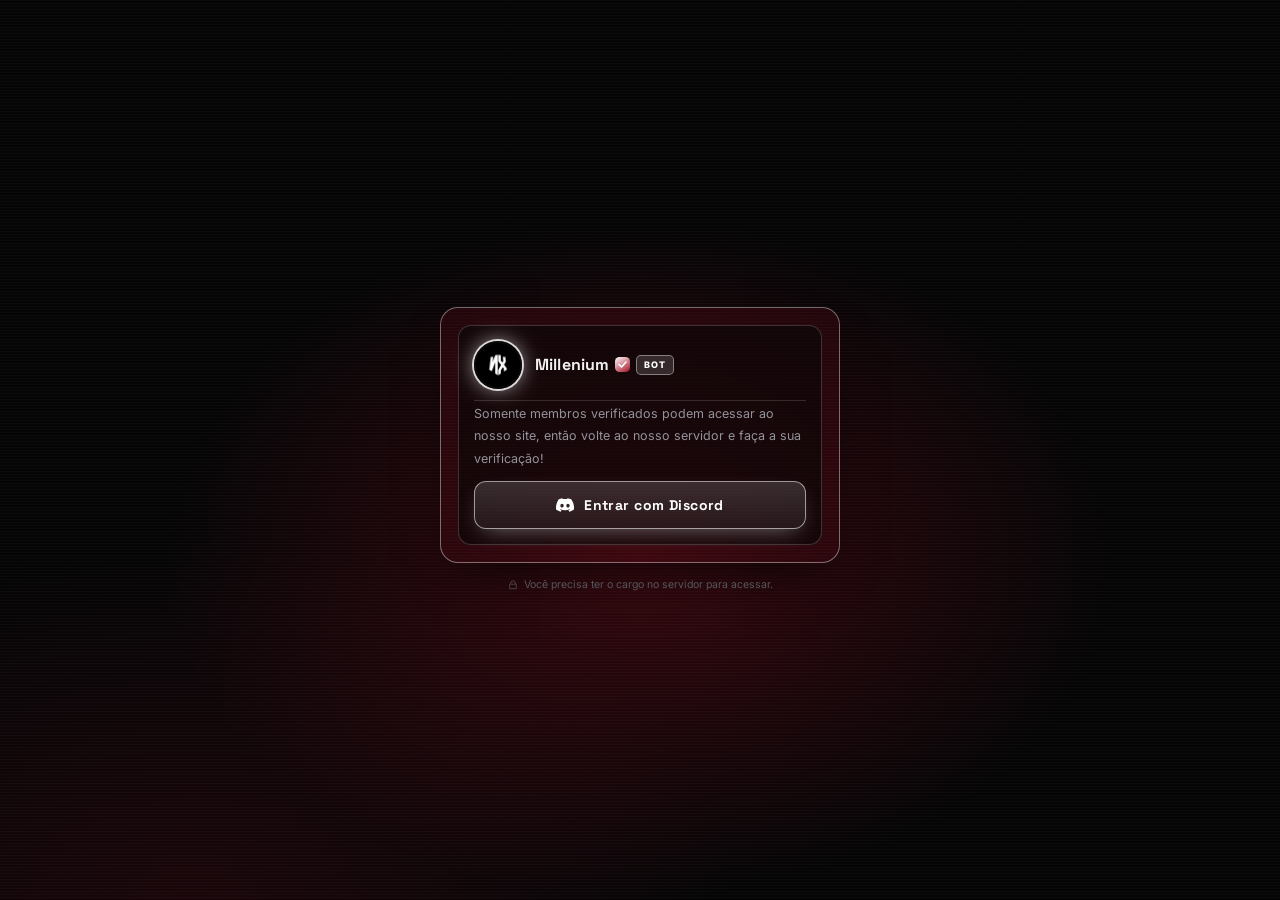
==== index.html @ 5b2db8b3 "Corrigir contraste dos anuncios e abas admin" ====
<!DOCTYPE html>
<!-- deploy -->
<!-- deploy -->
<html lang="pt-BR">
<head>
<meta charset="UTF-8">
<meta name="viewport" content="width=device-width, initial-scale=1.0">
<title>Millenium</title>
<link rel="icon" type="image/jpeg" href="/nexus-icon.jpg">
<link rel="preconnect" href="https://fonts.googleapis.com">
<link rel="preconnect" href="https://fonts.gstatic.com" crossorigin>
<link href="https://fonts.googleapis.com/css2?family=Space+Grotesk:wght@400;500;600;700&family=Inter:wght@400;500;600&display=swap" rel="stylesheet">
<style>
  :root{
    --bg: #0a0a0c;
    --bg-2: #101013;
    --surface: rgba(255,255,255,0.04);
    --surface-border: rgba(255,255,255,0.09);
    --red: #d8d8dc;
    --red-deep: #77777d;
    --red-glow: #ffffff;
    --text: #f2f1f0;
    --text-muted: #93939a;
    --text-faint: #56565c;
  }

  *{ margin:0; padding:0; box-sizing:border-box; }

  html{ scroll-behavior:smooth; }

  body{
    background: radial-gradient(120% 120% at 85% -10%, #1b1b1f 0%, var(--bg) 45%), var(--bg);
    color: var(--text);
    font-family: 'Inter', sans-serif;
    min-height:100vh;
    overflow-x:hidden;
    position:relative;
  }

  /* ambient grain / noise glow */
  body::before{
    content:"";
    position:fixed;
    inset:0;
    background:
      radial-gradient(600px 400px at 15% 90%, rgba(220,220,224,0.07), transparent 70%);
    pointer-events:none;
    z-index:0;
  }

  /* Remove o quadrado azul/outline em qualquer elemento ao clicar */
  *:focus,
  *:active,
  button:focus,
  a:focus,
  li:focus,
  .nav-item:focus {
    outline: none !important;
    -webkit-tap-highlight-color: transparent !important;
    box-shadow: none !important;
  }

  /* Mantém o contorno apenas para navegação via teclado por acessibilidade */
  :focus-visible {
    outline: 2px solid var(--red-glow) !important;
    outline-offset: 3px;
    border-radius: 4px;
  }

  /* Remove o destaque cinza/azul nativo em dispositivos móveis */
  * {
    -webkit-tap-highlight-color: transparent;
  }

  a{ color:inherit; text-decoration:none; }

  /* ---------- Top bar ---------- */
  .topbar{
    position:fixed !important;
    top:0; left:0; right:0;
    display:flex;
    align-items:center;
    justify-content:space-between;
    padding: 22px clamp(20px, 5vw, 56px) 20px;
    z-index:9999;
    mix-blend-mode:normal;
    transition: opacity .2s ease, visibility .2s ease;
    background: linear-gradient(180deg, rgba(255,255,255,0.035) 0%, rgba(255,255,255,0.012) 70%, transparent 100%);
    backdrop-filter: blur(14px);
    -webkit-backdrop-filter: blur(14px);
    border-bottom: 1px solid var(--surface-border);
    border-radius: 0 0 26px 26px;
    box-shadow: 0 12px 30px rgba(0,0,0,0.28);
    -webkit-transform: translateZ(0);
    transform: translateZ(0);
    -webkit-backface-visibility: hidden;
    backface-visibility: hidden;
    will-change: transform;
  }

  .topbar.menu-open{
    opacity:0;
    visibility:hidden;
    pointer-events:none;
  }

  .brand{
    font-family:'Space Grotesk', sans-serif;
    font-weight:700;
    font-size: 15px;
    letter-spacing: 0.32em;
    display:flex;
    align-items:center;
    gap:10px;
    cursor:pointer;
  }

  .brand .dot{
    width:7px; height:7px;
    background: var(--red);
    border-radius:50%;
    box-shadow: 0 0 10px 2px rgba(220,220,224,0.7);
    flex-shrink:0;
  }

  .topbar-right{
    display:flex;
    align-items:center;
    gap:14px;
  }

  .menu-btn{
    width: 46px;
    height: 46px;
    border-radius: 12px;
    background: var(--surface);
    border: 1px solid var(--surface-border);
    backdrop-filter: blur(10px);
    display:flex;
    flex-direction:column;
    align-items:center;
    justify-content:center;
    gap:5px;
    cursor:pointer;
    transition: border-color .25s ease, background .25s ease, transform .2s ease;
  }
  .menu-btn:hover{ border-color: rgba(220,220,224,0.5); background: rgba(220,220,224,0.06); }
  .menu-btn:active{ transform: scale(0.94); }

  .menu-btn span{
    display:block;
    width: 18px;
    height: 2px;
    background: var(--text);
    border-radius: 2px;
    transition: transform .35s cubic-bezier(.65,0,.35,1), opacity .25s ease;
  }

  .menu-btn.open span:nth-child(1){ transform: translateY(7px) rotate(45deg); }
  .menu-btn.open span:nth-child(2){ opacity:0; }
  .menu-btn.open span:nth-child(3){ transform: translateY(-7px) rotate(-45deg); }

  .avatar-slot{
    width: 46px;
    height: 46px;
    border-radius: 50%;
    background: var(--surface);
    border: 1.5px solid var(--surface-border);
    flex-shrink:0;
    display:flex;
    align-items:center;
    justify-content:center;
    color: var(--text-muted);
    cursor:pointer;
    padding:0;
    transition: border-color .25s ease, background .25s ease, color .25s ease, transform .2s ease;
  }
  .avatar-slot:hover{
    border-color: rgba(220,220,224,0.5);
    background: rgba(220,220,224,0.06);
    color: var(--text);
  }
  .avatar-slot:active{ transform: scale(0.94); }
  /* Avatar com foto do Discord */
  .avatar-slot img{
    width:100%; height:100%;
    border-radius:50%;
    object-fit:cover;
    display:block;
  }
  .avatar-slot.open{
    border-color: rgba(220,220,224,0.6);
    background: rgba(220,220,224,0.1);
    color: var(--red-glow);
  }

  .account-wrap{
    position:relative;
  }

  .account-dropdown{
    position:absolute;
    top: calc(100% + 10px);
    right:0;
    min-width: 150px;
    background: var(--bg-2);
    border: 1px solid var(--surface-border);
    border-radius: 14px;
    padding:6px;
    box-shadow: 0 14px 34px rgba(0,0,0,0.45);
    opacity:0;
    transform: translateY(-6px) scale(0.97);
    pointer-events:none;
    transition: opacity .18s ease, transform .18s ease;
    z-index:60;
  }
  .account-dropdown.show{
    opacity:1;
    transform: translateY(0) scale(1);
    pointer-events:auto;
  }

  .dropdown-item{
    display:flex;
    align-items:center;
    gap:10px;
    width:100%;
    padding: 10px 12px;
    background:none;
    border:none;
    border-radius: 9px;
    color: var(--red-glow);
    font-family:'Inter', sans-serif;
    font-size: 14px;
    font-weight:600;
    cursor:pointer;
    transition: background .2s ease;
  }
  .dropdown-item:hover{
    background: rgba(220,220,224,0.1);
  }
  .dropdown-item:active{ transform: scale(0.98); }

  /* ---------- Card de exemplo (template genérico) ---------- */
  .ex-card{
    width:100%;
    max-width: 440px;
    background: var(--bg-2);
    border: 1.5px solid var(--surface-border);
    border-radius: 22px;
    transition: border-color .25s ease, box-shadow .25s ease, transform .25s ease;
  }
  .ex-card:hover{
    border-color: rgba(220,220,224,0.45);
    box-shadow: 0 10px 30px rgba(220,220,224,0.12);
    transform: scale(1.015);
  }

  .ex-card-lg{
    max-width: 560px;
  }
  .ex-card-lg .ex-card-body{
    padding: 30px;
    gap: 26px;
  }
  .ex-card-solid{
    background: linear-gradient(160deg, var(--bg-2) 0%, var(--bg) 100%);
  }

  .ex-edit-table{
    width:100%;
    min-height: 120px;
    padding: 14px 16px;
    background: var(--surface);
    border: 1.5px solid var(--surface-border);
    border-radius: 14px;
    color: var(--text);
    font-family:'Inter', sans-serif;
    font-size: 14px;
    line-height:1.5;
    outline:none;
    cursor:text;
    transition: border-color .2s ease, background .2s ease, box-shadow .2s ease;
  }
  .ex-edit-table:empty::before{
    content: attr(data-placeholder);
    color: var(--text-faint);
  }
  .ex-edit-table:focus{
    border-color: var(--red);
    background: rgba(220,220,224,0.06);
    box-shadow: 0 0 0 3px rgba(220,220,224,0.15);
  }

  .ex-key-input{
    width:100%;
    max-width: 280px;
    padding: 12px 16px;
    background: var(--surface);
    border: 1.5px solid var(--surface-border);
    border-radius: 12px;
    color: var(--text);
    font-family:'Inter', sans-serif;
    font-size: 14px;
    outline:none;
    transition: border-color .2s ease, background .2s ease, box-shadow .2s ease;
  }
  .ex-key-input::placeholder{ color: var(--text-faint); }
  .ex-key-input:focus{
    border-color: var(--red);
    background: rgba(220,220,224,0.06);
    box-shadow: 0 0 0 3px rgba(220,220,224,0.15);
  }

  .ex-card-header{
    display:flex;
    align-items:center;
    justify-content:space-between;
    padding: 20px 22px;
    border-bottom: 1px solid rgba(220,220,224,0.3);
  }
  .ex-card-title{
    font-family:'Space Grotesk', sans-serif;
    font-weight:700;
    font-size: 17px;
    letter-spacing: 0.02em;
  }

  .ex-card-body{
    padding: 20px 22px;
    display:flex;
    flex-direction:column;
    gap: 20px;
  }

  .ex-table-label{
    font-size: 12px;
    font-weight:600;
    letter-spacing: 0.08em;
    text-transform:uppercase;
    color: var(--red-glow);
    margin-bottom:8px;
  }
  .ex-table{
    width:100%;
    border-collapse: collapse;
    background: var(--surface);
    border: 1px solid var(--surface-border);
    border-radius: 12px;
    overflow:hidden;
  }
  .ex-table tr:not(:last-child) td{ border-bottom: 1px solid var(--surface-border); }
  .ex-table td{
    padding: 11px 14px;
    font-size: 13.5px;
    color: var(--text-muted);
  }
  .ex-table-val{
    text-align:right;
    color: var(--text);
    font-weight:600;
  }
  .ex-table-val.ex-ok{ color: #3ecf6a; }

  .ex-field-block{
    display:flex;
    flex-direction:column;
    gap: 8px;
  }
  .ex-field-label{
    font-size: 12px;
    font-weight:600;
    letter-spacing: 0.04em;
    color: var(--text-muted);
    margin-top: 6px;
  }
  .ex-field-label:first-child{ margin-top:0; }
  .ex-field-input{
    width:100%;
    padding: 11px 14px;
    background: var(--surface);
    border: 1px solid var(--surface-border);
    border-radius: 10px;
    color: var(--text);
    font-family:'Inter', sans-serif;
    font-size: 14px;
    outline:none;
    transition: border-color .2s ease, background .2s ease;
  }
  .ex-field-input::placeholder{ color: var(--text-faint); }
  .ex-field-input:focus{
    border-color: rgba(220,220,224,0.5);
    background: rgba(220,220,224,0.05);
  }

  .ex-toggle-block{
    display:flex;
    flex-direction:column;
    gap: 22px;
    padding-top: 10px;
    border-top: 1px solid var(--surface-border);
  }
  .ex-toggle-row{
    display:flex;
    align-items:center;
    justify-content:space-between;
    gap: 14px;
  }
  .ex-toggle-row-compact{ justify-content:flex-start; }
  .ex-toggle-row-compact .ex-toggle-text{ flex:0 0 auto; margin-right: 14px; }
  .ex-toggle-text{ display:flex; flex-direction:column; gap:2px; }
  .ex-toggle-title{ font-size: 14px; font-weight:600; color: var(--text); }
  .ex-toggle-sub{ font-size: 12px; color: var(--text-faint); }

  .ex-switch{
    width: 44px; height:26px;
    border-radius: 999px;
    background: rgba(255,255,255,0.08);
    border: 1px solid var(--surface-border);
    position:relative;
    cursor:pointer;
    flex-shrink:0;
    transition: background .2s ease, border-color .2s ease;
  }
  .ex-switch-dot{
    position:absolute;
    top:2px; left:2px;
    width:20px; height:20px;
    border-radius:50%;
    background: var(--text-muted);
    transition: transform .2s cubic-bezier(.34,1.4,.4,1), background .2s ease;
  }
  .ex-switch[data-state="on"]{
    background: rgba(220,220,224,0.35);
    border-color: rgba(220,220,224,0.6);
  }
  .ex-switch[data-state="on"] .ex-switch-dot{
    transform: translateX(18px);
    background: var(--red-glow);
  }

  .ex-card-footer{
    display:flex;
    justify-content:flex-end;
    gap: 10px;
    padding: 16px 22px 20px;
    border-top: 1px solid var(--surface-border);
  }
  .ex-btn{
    padding: 10px 18px;
    border-radius: 10px;
    font-family:'Inter', sans-serif;
    font-size: 13.5px;
    font-weight:600;
    cursor:pointer;
    transition: background .2s ease, border-color .2s ease, opacity .2s ease;
  }
  .ex-btn-ghost{
    background:none;
    border: 1px solid var(--surface-border);
    color: var(--text-muted);
  }
  .ex-btn-ghost:hover{ border-color: rgba(255,255,255,0.25); color: var(--text); }
  .ex-btn-primary{
    background: var(--red);
    border: 1px solid var(--red);
    color: #fff;
  }
  .ex-btn-primary:hover{ background: var(--red-glow); border-color: var(--red-glow); }
  .ex-btn-primary:active, .ex-btn-ghost:active{ transform: scale(0.97); }

  /* ---------- Site list card (like reference image) ---------- */
  .site-section-header{
    display:flex; align-items:center; gap:14px;
    margin-bottom:18px;
    padding-bottom:16px;
    border-bottom: 1px solid var(--surface-border);
  }
  .site-section-badge{
    display:flex; align-items:center; justify-content:center;
    width:34px; height:34px;
    border-radius:10px;
    background: rgba(220,220,224,0.12);
    border: 1px solid rgba(220,220,224,0.4);
    color: var(--red-glow);
    font-family:'Space Grotesk', sans-serif;
    font-weight:700;
    font-size:13px;
  }
  .site-section-title{
    font-family:'Space Grotesk', sans-serif;
    font-size: 20px;
    font-weight:700;
    letter-spacing:0.06em;
    color: var(--text-muted);
  }
  .site-list-card{
    display:flex;
    align-items:flex-start;
    gap:20px;
    background: var(--bg-2);
    border: 1px solid var(--surface-border);
    border-radius: 18px;
    padding: 24px;
    margin-bottom: 20px;
  }
  .site-list-icon{
    flex-shrink:0;
    width:64px; height:64px;
    border-radius:16px;
    background: var(--surface);
    border: 1px solid var(--surface-border);
    display:flex; align-items:center; justify-content:center;
  }
  .site-list-body{ flex:1; min-width:0; }
  .site-list-tag{
    display:inline-block;
    padding: 5px 12px;
    border-radius: 999px;
    background: rgba(220,220,224,0.12);
    border: 1px solid rgba(220,220,224,0.4);
    color: var(--red-glow);
    font-size: 11.5px;
    font-weight:700;
    letter-spacing:0.06em;
    margin-bottom:10px;
  }
  .site-list-title{
    font-family:'Space Grotesk', sans-serif;
    font-size: 26px;
    font-weight:700;
    color: var(--text);
    margin-bottom:18px;
  }
  .site-list-btn{
    display:flex;
    align-items:center;
    gap:10px;
    padding: 13px 22px;
    border-radius: 999px;
    max-width:100%;
    box-sizing:border-box;
    word-break:break-all;
    white-space:normal;
    background: #2f2f34;
    border: 1px solid rgba(220,220,224,0.45);
    color: var(--red-glow);
    font-family:'Inter', sans-serif;
    font-size: 15px;
    font-weight:700;
    text-decoration:none;
    cursor:pointer;
    transition: background .2s ease, border-color .2s ease, transform .2s ease;
  }
  .site-list-btn:hover{ background: #414148; border-color: #ffffff; }
  .site-list-btn:active{ transform: scale(0.97); }

  /* ── Announcement card ── */
  @keyframes pulse-dot{
    0%,100%{ opacity:1; transform:scale(1); }
    50%{ opacity:.4; transform:scale(1.4); }
  }
  .ann-wrap{ margin-bottom: 28px; position: relative; z-index: 1; }
  /* Label: ponto + texto — fora do card externo */
  .ann-label{
    display: flex;
    align-items: center;
    gap: 8px;
    margin-bottom: 10px;
  }
  .ann-dot{
    width: 8px; height: 8px;
    border-radius: 50%;
    background: var(--red-glow);
    box-shadow: 0 0 8px rgba(255,255,255,0.8);
    animation: pulse-dot 1.8s ease-in-out infinite;
    flex-shrink: 0;
  }
  .ann-label-text{
    font-size: 11px;
    font-weight: 800;
    letter-spacing: 0.14em;
    text-transform: uppercase;
    color: var(--red-glow);
  }
  /* Card externo — borda vermelha forte */
  .ann-outer{
    background: rgba(220,220,224,0.08);
    border: 1px solid rgba(255,255,255,0.45);
    border-radius: 16px;
    padding: 16px;
  }
  /* Card interno — fundo mais escuro, borda vermelha suave */
  .ann-inner{
    background: rgba(10,10,12,0.55);
    border: 1px solid rgba(255,255,255,0.18);
    border-radius: 12px;
    padding: 14px;
    display: grid;
    grid-template-columns: 46px 1fr;
    grid-template-rows: auto auto;
    column-gap: 12px;
    row-gap: 10px;
    align-items: center;
  }
  /* Avatar com ring vermelho */
  .ann-avatar{
    grid-column: 1;
    grid-row: 1;
    width: 46px; height: 46px;
    border-radius: 50%;
    object-fit: cover;
    flex-shrink: 0;
    border: 2.5px solid rgba(255,255,255, 0.95);
    box-shadow:
      0 0 0 4px rgba(255,255,255, 0.18),
      0 0 18px rgba(255,255,255, 0.55),
      0 0 36px rgba(255,255,255, 0.20);
    cursor: default;
    pointer-events: none;
    -webkit-tap-highlight-color: transparent;
    user-select: none;
  }
  .ann-body{ grid-column: 2; grid-row: 1; min-width: 0; }
  /* Linha: nick + check + tag */
  .ann-nick-row{
    display: flex;
    align-items: center;
    gap: 6px;
    margin-bottom: 0;
    flex-wrap: nowrap;
  }
  .ann-nick{
    font-size: 14px;
    font-weight: 800;
    color: var(--text);
    line-height: 1;
  }
  /* ✓ quadrado vermelho */
  .ann-check{
    width: 15px; height: 15px;
    background: #3c3c43;
    border-radius: 4px;
    display: flex;
    align-items: center;
    justify-content: center;
    flex-shrink: 0;
  }
  .ann-check svg{ display: block; }
  /* Tag retangular */
  .ann-tag{
    background: rgba(255,255,255,0.18);
    border: 1px solid rgba(255,255,255,0.38);
    color: var(--red-glow);
    font-size: 9px;
    font-weight: 800;
    letter-spacing: 0.08em;
    text-transform: uppercase;
    padding: 2px 7px;
    border-radius: 5px;
    line-height: 1.5;
  }
  .ann-text{
    grid-column: 1 / -1;
    grid-row: 2;
    font-size: 12px;
    line-height: 1.75;
    color: var(--text-muted);
  }
  .ann-text strong{
    color: var(--red-glow);
    font-weight: 700;
  }

  .tutorial-card{
    width:100%;
    max-width:640px;
    background: var(--bg-2);
    border: 1px solid var(--surface-border);
    border-radius: 18px;
    overflow:hidden;
  }
  .tutorial-card-body{
    padding: 24px 26px 28px;
  }
  .video-player{
    width:100%;
    background: #000;
    overflow:hidden;
  }
  .video-player-frame{
    width:100%;
    aspect-ratio:16/9;
    background: radial-gradient(circle at 50% 40%, #1c1c1f 0%, #050506 75%);
    display:flex;
    align-items:center;
    justify-content:center;
  }
  .video-play-btn{
    width:64px; height:64px;
    border-radius:50%;
    background: rgba(255,255,255,0.92);
    border:none;
    display:flex; align-items:center; justify-content:center;
    color:#111;
    cursor:pointer;
    transition: transform .2s ease;
  }
  .video-play-btn svg{ margin-left:3px; }
  .video-play-btn:hover{ transform: scale(1.06); }
  .video-controls{
    display:flex;
    align-items:center;
    gap:14px;
    padding: 12px 16px;
    background:#000;
  }
  .video-time{
    font-size:13px;
    color: var(--text-muted);
    font-variant-numeric: tabular-nums;
    flex-shrink:0;
  }
  .video-progress{
    position:relative;
    flex:1;
    height:4px;
    border-radius:999px;
    background: rgba(255,255,255,0.18);
  }
  .video-progress-fill{
    position:absolute; left:0; top:0; bottom:0;
    width:10%;
    background: var(--text-muted);
    border-radius:999px;
  }
  .video-progress-dot{
    position:absolute; left:10%; top:50%;
    width:12px; height:12px;
    background:#fff;
    border-radius:50%;
    transform: translate(-50%,-50%);
  }
  .video-icon{
    color: var(--text-muted);
    display:flex;
    flex-shrink:0;
  }

  .tutorial-tags{
    display:flex;
    gap:10px;
    margin-bottom:16px;
  }
  .tutorial-title{
    font-family:'Space Grotesk', sans-serif;
    font-size: 24px;
    font-weight:700;
    color: var(--text);
    line-height:1.3;
    margin-bottom:14px;
  }
  .tutorial-desc{
    font-size: 14.5px;
    color: var(--text-muted);
    line-height:1.5;
    max-width:600px;
  }


  /* ---------- Menu modal (top sheet, like reference) ---------- */
  .overlay{
    position:fixed; inset:0;
    background: rgba(4,4,5,0.6);
    backdrop-filter: blur(3px);
    opacity:0;
    pointer-events:none;
    transition: opacity .3s ease;
    z-index:40;
  }
  .overlay.show{ opacity:1; pointer-events:auto; }

  .panel{
    position:fixed;
    top:0; left:0; right:0;
    width:100%;
    background: linear-gradient(180deg, #18161b 0%, #0e0d10 100%);
    border-bottom: 1px solid var(--surface-border);
    border-radius: 0 0 28px 28px;
    box-shadow: 0 24px 60px rgba(0,0,0,0.55);
    padding: calc(20px + env(safe-area-inset-top, 0px)) 22px 22px;
    transform: translateY(-100%);
    transition: transform .4s cubic-bezier(.22,.9,.28,1.05);
    z-index:46;
  }
  .overlay.show .panel{ transform: translateY(0); }

  .panel-header{
    display:flex;
    align-items:center;
    justify-content:center;
    position:relative;
    margin-bottom: 22px;
  }

  .panel-title{
    font-family:'Space Grotesk', sans-serif;
    font-weight:700;
    font-size: 19px;
    letter-spacing: 0.01em;
  }

  .panel-close{
    position:absolute;
    right:0; top:50%;
    transform: translateY(-50%);
    width: 34px;
    height: 34px;
    border-radius: 10px;
    border: 1px solid var(--surface-border);
    background: var(--surface);
    display:flex;
    align-items:center;
    justify-content:center;
    cursor:pointer;
    color: var(--text-muted);
    transition: border-color .2s ease, color .2s ease, transform .2s ease;
  }
  .panel-close:hover{ border-color: rgba(220,220,224,0.5); color: var(--text); }
  .panel-close:active{ transform: translateY(-50%) scale(0.92); }

  .nav-list{ list-style:none; display:flex; flex-direction:column; gap:6px; }

  .nav-item{
    position:relative;
    padding: 13px 14px;
    border-radius: 14px;
    cursor:pointer;
    display:flex;
    align-items:center;
    gap:14px;
    color: var(--text-muted);
    background: transparent;
    transition: background .2s ease, color .2s ease;
  }

  .nav-item .icon-box{
    width: 40px;
    height: 40px;
    border-radius: 11px;
    background: rgba(255,255,255,0.05);
    border: 1px solid var(--surface-border);
    display:flex;
    align-items:center;
    justify-content:center;
    flex-shrink:0;
    color: var(--text-muted);
    transition: background .2s ease, color .2s ease, border-color .2s ease;
  }

  .nav-item .label{
    font-family:'Space Grotesk', sans-serif;
    font-size: 16px;
    font-weight:600;
    letter-spacing: 0.005em;
  }

  .nav-item:hover, .nav-item.active{
    color: var(--text);
    background: rgba(255,255,255,0.055);
  }
  .nav-item:hover .icon-box, .nav-item.active .icon-box{
    color: var(--red-glow);
    border-color: rgba(220,220,224,0.35);
    background: rgba(220,220,224,0.09);
  }




  .admin-bell{position:relative;width:38px;height:38px;border-radius:11px;border:1px solid var(--surface-border);background:var(--surface);color:var(--text-muted);display:flex;align-items:center;justify-content:center;cursor:pointer;}
  .admin-bell:hover{color:var(--red-glow);border-color:rgba(220,220,224,.45);}
  .admin-badge{position:absolute;top:-5px;right:-5px;min-width:17px;height:17px;padding:0 4px;border-radius:999px;background:var(--red-glow);color:#fff;font-size:10px;font-weight:800;display:none;align-items:center;justify-content:center;}
  .admin-announcement{display:none !important;}
  .admin-announcement.show{display:block !important;}
  .admin-announcement h3{margin:4px 40px 10px 0;font-size:clamp(22px,4vw,32px);line-height:1.15;color:#fff !important;}
  .admin-announcement p{margin:0;max-width:590px;color:#fff !important;font-size:clamp(14px,2vw,17px);line-height:1.65;}
  .admin-announcement small{display:block;margin-top:18px;color:rgba(255,255,255,.88) !important;font-size:12px;}
  .admin-announcement .ann-label{color:#fff !important;}
  .admin-announcement .ann-close{z-index:2;}
  .admin-announcement h3{margin:4px 40px 10px 0;font-size:clamp(22px,4vw,32px);line-height:1.15;color:#fff;}
  .admin-announcement p{margin:0;max-width:590px;color:rgba(255,255,255,.94);font-size:clamp(14px,2vw,17px);line-height:1.65;}
  .admin-announcement small{display:block;margin-top:18px;color:rgba(255,255,255,.78);font-size:12px;}
  .admin-announcement .ann-avatar{width:42px;height:42px;border-radius:12px;object-fit:cover;float:left;margin:0 12px 6px 0;border:2px solid rgba(255,255,255,.65);}
  .admin-announcement .ann-label{display:block;margin-bottom:10px;color:#fff;font-size:11px;font-weight:900;letter-spacing:.1em;text-transform:uppercase;}
  .admin-announcement .ann-dot{display:inline-block;width:8px;height:8px;margin-right:6px;border-radius:50%;background:#fff;box-shadow:0 0 10px rgba(255,255,255,.85);}
  .admin-announcement .ann-close{position:absolute;right:16px;top:14px;width:32px;height:32px;border:1px solid rgba(255,255,255,.4);border-radius:10px;background:rgba(0,0,0,.12);color:#fff;cursor:pointer;font-size:22px;line-height:1;}
  .admin-announcement .ann-close:hover{background:rgba(0,0,0,.28);}
  .admin-announcement .ann-avatar{width:34px;height:34px;border-radius:10px;object-fit:cover;float:left;margin:0 10px 4px 0;}
  .admin-announcement .ann-label{display:block;margin-bottom:7px;}
  .admin-announcement .ann-close{position:absolute;right:12px;top:10px;border:0;background:none;color:var(--text-muted);cursor:pointer;font-size:20px;line-height:1;}
  .admin-announcement-drawer{display:none;position:fixed;top:78px;right:16px;z-index:61;width:min(390px,calc(100% - 32px));max-height:70vh;overflow:auto;padding:14px;border:1px solid var(--surface-border);border-radius:16px;background:rgba(24,22,27,.98);box-shadow:0 18px 50px rgba(0,0,0,.55);}
  .admin-announcement-drawer.show{display:block;}
  .admin-drawer-head{display:flex;align-items:center;justify-content:space-between;margin-bottom:10px;font-family:'Space Grotesk',sans-serif;font-weight:700;color:var(--text);}
  .admin-drawer-close{border:0;background:none;color:var(--text-muted);font-size:20px;cursor:pointer;}
  .admin-drawer-item{padding:11px 0;border-top:1px solid var(--surface-border);}
  .admin-drawer-item:first-child{border-top:0;}
  .admin-drawer-item strong{display:block;color:var(--text);font-size:13px;margin-bottom:4px;}
  .admin-drawer-item p{margin:0;color:var(--text-muted);font-size:12px;line-height:1.5;}
  .admin-drawer-item small{display:block;margin-top:6px;color:var(--text-faint);font-size:10px;}
  .admin-announcement h3{margin:0 28px 5px 0;font-size:15px;color:var(--text);}
  .admin-announcement p{margin:0;color:var(--text-muted);font-size:13px;line-height:1.55;}
  .admin-announcement small{display:block;margin-top:7px;color:var(--text-faint);font-size:11px;}
  .admin-announcement-close{position:absolute;right:10px;top:10px;border:0;background:none;color:var(--text-muted);cursor:pointer;font-size:18px;}
  .admin-shell{width:100%;max-width:980px;margin:0 auto;text-align:left;}
  .admin-grid{display:grid;grid-template-columns:minmax(0,1fr) minmax(0,360px);gap:18px;align-items:start;min-width:0;}
  .admin-box{background:var(--surface);border:1px solid var(--surface-border);border-radius:18px;padding:20px;min-width:0;overflow:hidden;}
  .admin-box h2{margin:0 0 14px;font-family:'Space Grotesk',sans-serif;font-size:20px;}
  .admin-box input,.admin-box textarea{width:100%;box-sizing:border-box;margin:0 0 10px;padding:11px 12px;border-radius:10px;border:1px solid var(--surface-border);background:rgba(0,0,0,.18);color:var(--text);font:inherit;}
  .admin-box textarea{min-height:100px;resize:vertical;}
  .admin-primary{border:0;border-radius:10px;padding:11px 14px;background:var(--red-glow);color:#fff;font-weight:800;cursor:pointer;}

  .admin-member-cards{display:flex;flex-direction:column;gap:10px;width:100%;min-width:0;}
  .admin-member-card{position:relative;display:grid;grid-template-columns:42px minmax(0,1fr) auto;gap:11px;align-items:center;padding:13px;border:1px solid var(--surface-border);border-radius:15px;background:linear-gradient(135deg,rgba(255,255,255,.045),rgba(255,255,255,.015));cursor:pointer;transition:border-color .2s,background .2s;}
  .admin-member-card:hover,.admin-member-card.open{border-color:rgba(220,220,224,.55);background:rgba(220,220,224,.07);}
  .admin-member-card-avatar{width:42px;height:42px;border-radius:13px;object-fit:cover;border:1px solid rgba(255,255,255,.15);}
  .admin-member-card-name{display:flex;align-items:center;gap:6px;min-width:0;color:var(--text);font-size:13px;font-weight:800;}
  .admin-member-card-name span{overflow:hidden;text-overflow:ellipsis;white-space:nowrap;}
  .admin-member-card-id{margin-top:3px;color:var(--text-faint);font-size:10px;overflow:hidden;text-overflow:ellipsis;white-space:nowrap;}
  .admin-member-card-meta{display:flex;gap:9px;flex-wrap:wrap;margin-top:8px;color:var(--text-muted);font-size:10px;line-height:1.35;}
  .admin-member-card-meta span{display:inline-flex;align-items:center;gap:4px;}
  .admin-member-card-icon{color:var(--red-glow);font-size:13px;line-height:1;}
  .admin-member-card-status{display:flex;align-items:center;gap:5px;align-self:start;color:var(--text-faint);font-size:10px;font-weight:800;white-space:nowrap;}
  .admin-member-card-status i{width:7px;height:7px;border-radius:50%;background:#6b7280;}
  .admin-member-card-status.online{color:#4ade80;}.admin-member-card-status.online i{background:#4ade80;box-shadow:0 0 8px #4ade80;}
  .admin-member-card-status.banned{color:var(--red-glow);}.admin-member-card-status.limited{color:#fbbf24;}
  .admin-member-action-panel{grid-column:1/-1;display:none;padding-top:11px;border-top:1px solid var(--surface-border);}
  .admin-member-card.open .admin-member-action-panel{display:flex;gap:7px;flex-wrap:wrap;}
  .admin-member-action-panel button{border:1px solid var(--surface-border);background:rgba(0,0,0,.12);color:var(--text-muted);border-radius:9px;padding:8px 10px;font-size:11px;cursor:pointer;}
  .admin-member-action-panel button:hover{color:var(--text);border-color:var(--red-glow);}

  .admin-member-card{overflow:hidden;padding:0;grid-template-columns:1fr;gap:0;background:linear-gradient(145deg,rgba(255,255,255,.07),rgba(255,255,255,.018));border-color:rgba(255,255,255,.09);box-shadow:0 10px 25px rgba(0,0,0,.12);transition:transform .18s ease,border-color .18s ease,box-shadow .18s ease;}
  .admin-member-card:before{content:"";display:block;height:3px;background:linear-gradient(90deg,var(--red-glow),rgba(255,255,255,.12));opacity:.85;}
  .admin-member-card:hover{transform:translateY(-2px);border-color:rgba(220,220,224,.55);box-shadow:0 14px 30px rgba(0,0,0,.22);}
  .admin-member-card-main{display:grid;grid-template-columns:52px minmax(0,1fr) auto;gap:13px;align-items:center;padding:15px;}
  .admin-member-card-avatar{width:52px;height:52px;border-radius:16px;border:2px solid rgba(220,220,224,.65);box-shadow:0 0 0 4px rgba(220,220,224,.1),0 7px 18px rgba(0,0,0,.25);}
  .admin-member-card-name{font-size:14px;}.admin-member-card-id{font-family:ui-monospace,SFMono-Regular,Menlo,monospace;font-size:10px;}
  .admin-member-card-meta{gap:7px;margin-top:9px;}.admin-member-card-meta span{padding:5px 7px;border-radius:8px;background:rgba(0,0,0,.16);font-size:10px;}.admin-member-card-icon{display:inline-flex;align-items:center;justify-content:center;width:14px;height:14px;}.admin-member-card-icon svg{width:13px;height:13px;}
  .admin-member-card-status{align-self:start;margin-top:2px;padding:6px 8px;border-radius:999px;background:rgba(107,114,128,.12);border:1px solid rgba(107,114,128,.2);font-size:9px;letter-spacing:.05em;text-transform:uppercase;}.admin-member-card-status.online{background:rgba(74,222,128,.1);border-color:rgba(74,222,128,.25);}.admin-member-card-status.banned{background:rgba(220,220,224,.12);border-color:rgba(220,220,224,.3);}.admin-member-card-status.limited{background:rgba(251,191,36,.1);border-color:rgba(251,191,36,.28);}
  .admin-member-action-panel{display:none!important;}
  .admin-member-modal-backdrop{display:none;position:fixed;inset:0;z-index:10050;background:rgba(3,3,5,.72);backdrop-filter:blur(8px);align-items:flex-end;justify-content:center;padding:18px;}.admin-member-modal-backdrop.show{display:flex;}
  .admin-member-modal{width:min(520px,100%);border:1px solid rgba(255,255,255,.12);border-radius:24px;background:linear-gradient(180deg,#201b22,#0e0d10);box-shadow:0 25px 80px rgba(0,0,0,.6);overflow:hidden;animation:adminModalIn .2s ease-out;}
  @keyframes adminModalIn{from{opacity:0;transform:translateY(16px) scale(.98)}to{opacity:1;transform:translateY(0) scale(1)}}
  .admin-modal-head{display:flex;align-items:center;justify-content:space-between;padding:20px 20px 0;}.admin-modal-close{width:34px;height:34px;border:1px solid var(--surface-border);border-radius:10px;background:rgba(255,255,255,.04);color:var(--text-muted);font-size:20px;cursor:pointer;}.admin-modal-close:hover{color:#fff;border-color:var(--red-glow);}
  .admin-modal-profile{display:flex;align-items:center;gap:14px;padding:20px;}.admin-modal-profile img{width:68px;height:68px;border-radius:20px;object-fit:cover;border:2px solid var(--red-glow);box-shadow:0 0 0 5px rgba(220,220,224,.12);}.admin-modal-name{font-size:18px;font-weight:800;color:var(--text);}.admin-modal-id{margin-top:5px;color:var(--text-faint);font-family:ui-monospace,monospace;font-size:10px;word-break:break-all;}
  .admin-modal-info{display:grid;grid-template-columns:1fr 1fr;gap:8px;padding:0 20px 18px;}.admin-modal-info-item{padding:11px;border:1px solid var(--surface-border);border-radius:12px;background:rgba(255,255,255,.025);}.admin-modal-info-label{color:var(--text-faint);font-size:10px;text-transform:uppercase;letter-spacing:.06em;}.admin-modal-info-value{margin-top:5px;color:var(--text);font-size:12px;word-break:break-word;}.admin-modal-actions{display:grid;grid-template-columns:repeat(3,1fr);gap:8px;padding:16px 20px 20px;border-top:1px solid var(--surface-border);}.admin-modal-action{border:1px solid var(--surface-border);border-radius:11px;padding:11px 8px;background:rgba(255,255,255,.035);color:var(--text-muted);font-size:11px;font-weight:700;cursor:pointer;}.admin-modal-action:hover{color:#fff;border-color:var(--red-glow);background:rgba(220,220,224,.1);}.admin-modal-action.danger{color:#f0f0f2;}
  @media(max-width:480px){.admin-member-card-main{grid-template-columns:46px minmax(0,1fr) auto;gap:10px;padding:13px;}.admin-member-card-avatar{width:46px;height:46px;border-radius:14px;}.admin-member-card-meta span{font-size:9px;padding:4px 5px;}.admin-modal-info{grid-template-columns:1fr 1fr;}.admin-modal-actions{padding-bottom:calc(20px + env(safe-area-inset-bottom,0px));}}

  .admin-member-empty{padding:18px;text-align:center;color:var(--text-faint);font-size:12px;border:1px dashed var(--surface-border);border-radius:13px;}


  .admin-tabs{display:flex;gap:8px;width:100%;margin:0 auto 18px;padding:5px;border:1px solid var(--surface-border);border-radius:15px;background:rgba(255,255,255,.035);}
  .admin-tab{flex:1;border:0;border-radius:11px;padding:11px 14px;background:transparent;color:var(--text-muted);font-family:'Space Grotesk',sans-serif;font-size:13px;font-weight:800;cursor:pointer;transition:background .2s,color .2s,box-shadow .2s;}
  .admin-tab.active{background:#e7e7eb;color:#17171b;box-shadow:0 7px 18px rgba(0,0,0,.28);}
  .admin-pane{display:none;width:100%;min-width:0;}.admin-pane.active{display:block;}


  .admin-member-toolbar{display:flex;align-items:flex-end;justify-content:space-between;gap:12px;margin-bottom:16px;}
  .admin-member-toolbar h2{margin:0!important;}.admin-member-search{width:210px;max-width:48%;box-sizing:border-box;padding:10px 12px;border:1px solid var(--surface-border);border-radius:10px;background:rgba(0,0,0,.18);color:var(--text);font:inherit;font-size:12px;outline:none;}.admin-member-search:focus{border-color:rgba(220,220,224,.7);}


  .admin-posts-heading{display:flex;align-items:center;gap:12px;margin-bottom:16px;}.admin-posts-heading-icon{width:42px;height:42px;display:flex;align-items:center;justify-content:center;border-radius:14px;background:rgba(220,220,224,.12);border:1px solid rgba(220,220,224,.3);color:var(--red-glow);}.admin-posts-heading h2{margin:0!important;font-size:20px!important;}.admin-posts-heading p{margin:4px 0 0;color:var(--text-faint);font-size:11px;}
  .admin-post-form{border:1px solid rgba(220,220,224,.25);background:linear-gradient(145deg,rgba(220,220,224,.08),rgba(255,255,255,.025));}.admin-post-form textarea{min-height:135px;padding:14px;line-height:1.55;border-radius:13px;background:rgba(0,0,0,.22);}.admin-post-form textarea:focus{outline:none;border-color:rgba(220,220,224,.7);box-shadow:0 0 0 3px rgba(220,220,224,.1);}.admin-post-form-footer{display:flex;align-items:center;justify-content:space-between;gap:12px;margin-top:4px;}.admin-post-author{display:flex;align-items:center;gap:8px;color:var(--text-faint);font-size:11px;}.admin-post-author-icon{width:24px;height:24px;border-radius:8px;background:rgba(255,255,255,.08);display:flex;align-items:center;justify-content:center;color:var(--red-glow);}
  .admin-post-stats{display:grid;grid-template-columns:repeat(2,1fr);gap:9px;margin:18px 0;}.admin-post-stat{display:flex;align-items:center;gap:10px;padding:12px;border:1px solid var(--surface-border);border-radius:13px;background:rgba(255,255,255,.025);}.admin-post-stat-icon{width:30px;height:30px;border-radius:10px;background:rgba(220,220,224,.1);display:flex;align-items:center;justify-content:center;color:var(--red-glow);}.admin-post-stat strong{display:block;color:var(--text);font-size:16px;}.admin-post-stat span{display:block;margin-top:2px;color:var(--text-faint);font-size:10px;}
  .admin-post-list{display:flex;flex-direction:column;gap:12px;}.admin-post-card{position:relative;overflow:hidden;padding:16px;border:1px solid var(--surface-border);border-radius:16px;background:linear-gradient(145deg,rgba(255,255,255,.055),rgba(255,255,255,.018));box-shadow:0 8px 24px rgba(0,0,0,.12);}.admin-post-card:before{content:"";position:absolute;left:0;top:0;bottom:0;width:3px;background:var(--red-glow);}.admin-post-card-head{display:flex;align-items:center;gap:10px;}.admin-post-card-avatar{width:38px;height:38px;border-radius:12px;object-fit:cover;border:1px solid rgba(220,220,224,.55);}.admin-post-card-author{min-width:0;flex:1;}.admin-post-card-name{color:var(--text);font-size:12px;font-weight:800;}.admin-post-card-meta{margin-top:4px;color:var(--text-faint);font-size:10px;}.admin-post-card-role{padding:4px 7px;border:1px solid rgba(255,255,255,.3);border-radius:6px;color:var(--red-glow);font-size:9px;font-weight:800;text-transform:uppercase;}.admin-post-card-body{margin:14px 0 12px;padding:12px;border-radius:11px;background:rgba(0,0,0,.16);color:var(--text-muted);font-size:13px;line-height:1.6;white-space:pre-wrap;word-break:break-word;}.admin-post-card-footer{display:flex;align-items:center;justify-content:space-between;gap:8px;}.admin-post-card-date{display:flex;align-items:center;gap:5px;color:var(--text-faint);font-size:10px;}.admin-post-remove{border:1px solid var(--surface-border);border-radius:8px;padding:7px 9px;background:transparent;color:var(--text-muted);font-size:10px;cursor:pointer;}.admin-post-remove:hover{border-color:var(--red-glow);color:#fff;background:rgba(220,220,224,.1);}

  .admin-form-label{margin:0 0 8px;color:var(--text-muted);font-size:12px;font-weight:700;}
  .admin-table-wrap{width:100%;max-width:100%;overflow-x:auto;border:1px solid var(--surface-border);border-radius:14px;}
  .admin-members{width:100%;border-collapse:collapse;min-width:760px;}
  .admin-members th{padding:12px 14px;text-align:left;background:rgba(220,220,224,.08);color:var(--text-faint);font-size:10px;text-transform:uppercase;letter-spacing:.08em;white-space:nowrap;}
  .admin-members td{padding:12px 14px;border-top:1px solid var(--surface-border);color:var(--text-muted);font-size:12px;vertical-align:middle;}
  .admin-members tr:hover td{background:rgba(255,255,255,.025);}
  .admin-member-user{display:flex;align-items:center;gap:9px;color:var(--text);font-weight:700;white-space:nowrap;}
  .admin-member-user img{width:34px;height:34px;border-radius:50%;object-fit:cover;}
  .admin-member-actions{display:flex;gap:5px;flex-wrap:wrap;}
  .admin-member-actions button{border:1px solid var(--surface-border);background:transparent;color:var(--text-muted);border-radius:8px;padding:6px 8px;font-size:10px;cursor:pointer;}
  .admin-member-actions button:hover{color:var(--text);border-color:var(--red-glow);}
  .admin-member{display:flex;align-items:center;gap:10px;padding:11px;border:1px solid var(--surface-border);border-radius:12px;background:rgba(255,255,255,.025);}
  .admin-member img{width:34px;height:34px;border-radius:50%;object-fit:cover;}
  .admin-member-main{min-width:0;flex:1;}.admin-member-name{font-weight:700;font-size:13px;}.admin-member-meta{color:var(--text-faint);font-size:11px;margin-top:3px;line-height:1.4;}
  .admin-member-actions{display:flex;gap:5px;flex-wrap:wrap;justify-content:flex-end;}.admin-member-actions button{border:1px solid var(--surface-border);background:transparent;color:var(--text-muted);border-radius:8px;padding:6px 8px;font-size:10px;cursor:pointer;}.admin-member-actions button:hover{color:var(--text);border-color:var(--red-glow);}
  .admin-status{font-size:10px;font-weight:800;text-transform:uppercase;color:#4ade80;}.admin-status.banned{color:var(--red-glow);}.admin-status.limited{color:#fbbf24;}
  .admin-list{display:flex;flex-direction:column;gap:8px;margin-top:14px;}.admin-list-item{padding:10px;border:1px solid var(--surface-border);border-radius:10px;color:var(--text-muted);font-size:12px;line-height:1.45;}
  @media(max-width:760px){.admin-grid{grid-template-columns:1fr;}.admin-shell{padding-bottom:24px;}}

  /* ---------- Main views ---------- */
  .view{
    min-height:100vh;
    display:flex;
    align-items:center;
    justify-content:center;
    position:relative;
    z-index:1;
    padding: 120px 24px 80px;
  }

  .view.view-top{
    align-items:flex-start;
    padding-top: 150px;
  }

  .view-inner{ max-width: 680px; width:100%; text-align:center; }

  /* Hero */


  .hero-eyebrow{
    font-size:12px;
    letter-spacing:0.35em;
    color: var(--text-faint);
    text-transform:uppercase;
    margin-bottom: 26px;
  }

  .hero-title{
    font-family:'Space Grotesk', sans-serif;
    font-weight:700;
    font-size: clamp(52px, 12vw, 108px);
    line-height:0.95;
    letter-spacing: -0.01em;
    background: linear-gradient(180deg, #ffffff 0%, #d8d8da 55%, #8a8a90 100%);
    -webkit-background-clip:text;
    background-clip:text;
    color:transparent;
    position:relative;
  }

  .hero-title .accent{
    color: var(--red);
    -webkit-text-fill-color: var(--red);
    text-shadow: 0 0 40px rgba(220,220,224,0.45);
  }

  .hero-sub{
    margin-top:22px;
    color: var(--text-muted);
    font-size: 16px;
    line-height:1.7;
    max-width: 460px;
  }

  .hero-hint{
    margin-top: 48px;
    display:inline-flex;
    align-items:center;
    gap:10px;
    font-size:12px;
    letter-spacing:0.14em;
    text-transform:uppercase;
    color: var(--text-faint);
    padding: 12px 20px;
    border: 1px solid var(--surface-border);
    border-radius: 999px;
    background: var(--surface);
    cursor:pointer;
    transition: border-color .3s ease, color .3s ease, transform .2s ease;
  }
  .hero-hint:hover{ border-color: rgba(220,220,224,0.5); color: var(--text); }
  .hero-hint svg{ transform: translateY(-1px); }

  .hero-hint .arrow{
    animation: nudge 1.6s ease-in-out infinite;
  }
  @keyframes nudge{
    0%,100%{ transform: translate(0,0); }
    50%{ transform: translate(4px,-4px); }
  }

  /* ---------- Leaderboard (Dashboard) ---------- */
  .lb-card{
    background: var(--surface);
    border: 1px solid var(--surface-border);
    backdrop-filter: blur(16px);
    border-radius: 24px;
    padding: 10px clamp(14px, 4vw, 26px) 16px;
    text-align:left;
  }

  .lb-title-row{
    padding: 14px 10px 18px;
    border-bottom: 1px solid var(--surface-border);
    margin-bottom: 6px;
  }

  .lb-title-eyebrow{
    font-family:'Space Grotesk', sans-serif;
    font-weight:700;
    font-size: 17px;
    letter-spacing: 0.08em;
    text-transform: uppercase;
  }

  .lb-list{ list-style:none; display:flex; flex-direction:column; }

  .lb-item{
    display:flex;
    align-items:center;
    gap:16px;
    padding: 14px 10px;
    border-radius: 14px;
    transition: background .2s ease;
  }
  .lb-item:hover{ background: rgba(255,255,255,0.035); }

  .lb-avatar-wrap{ position:relative; flex-shrink:0; }

  .lb-avatar{
    width: 46px;
    height: 46px;
    border-radius: 14px;
    background: rgba(255,255,255,0.05);
    border: 1.5px dashed var(--surface-border);
  }

  .lb-rank-1 .lb-avatar{
    border: 2px solid var(--red);
    border-style: solid;
    box-shadow: 0 0 14px 1px rgba(220,220,224,0.55);
  }
  .lb-rank-2 .lb-avatar{
    border: 2px solid rgba(230,230,235,0.55);
    box-shadow: 0 0 10px 0px rgba(230,230,235,0.25);
  }
  .lb-rank-3 .lb-avatar{
    border: 2px solid #d98a3d;
    box-shadow: 0 0 10px 0px rgba(217,138,61,0.35);
  }

  .lb-crown{
    position:absolute;
    top: -11px; right: -9px;
    display:flex;
    filter: drop-shadow(0 2px 4px rgba(0,0,0,0.5));
  }
  .lb-crown-1{ color: var(--red-glow); transform: rotate(12deg); }
  .lb-crown-2{ color: #e7e7ec; transform: rotate(10deg); }
  .lb-crown-3{ color: #d98a3d; transform: rotate(10deg); }

  .lb-name{
    flex:1;
    min-width:0;
    font-family:'Space Grotesk', sans-serif;
    font-weight:600;
    font-size: 15px;
    color: var(--text);
    white-space:nowrap;
    overflow:hidden;
    text-overflow:ellipsis;
  }

  .lb-score{
    display:flex;
    align-items:center;
    gap: 10px;
    flex-shrink:0;
  }

  .lb-stat{
    display:flex;
    align-items:center;
    gap:5px;
    font-family:'Space Grotesk', sans-serif;
    font-weight:700;
    font-size: 12px;
    color: var(--text);
  }
  .lb-stat svg{ color: var(--text); flex-shrink:0; }

  .lb-stat-robux svg{ color: #ffffff; }

  /* ---------- Dashboard overview ---------- */
  .journey-intro{
    margin: 30px 0 34px;
    text-align:left;
  }
  .journey-heading{
    display:flex;
    align-items:flex-end;
    justify-content:space-between;
    gap:18px;
    margin-bottom:30px;
  }
  .journey-kicker{
    display:inline-flex;
    align-items:center;
    gap:8px;
    margin-bottom:26px;
    color:var(--text-faint);
    font-size:12px;
    letter-spacing:0.35em;
    text-transform:uppercase;
  }
  .journey-kicker-dot{
    width:6px;
    height:6px;
    border-radius:50%;
    background:var(--red);
    box-shadow:0 0 10px 2px rgba(220,220,224,0.7);
  }
  .journey-title{
    font-family:'Space Grotesk',sans-serif;
    font-weight:700;
    font-size:clamp(32px, 6vw, 52px);
    line-height:0.95;
    letter-spacing:-0.01em;
    background:linear-gradient(180deg, #ffffff 0%, #d8d8da 55%, #8a8a90 100%);
    -webkit-background-clip:text;
    background-clip:text;
    color:transparent;
  }
  .journey-subtitle{
    max-width:460px;
    margin-top:22px;
    color:var(--text-muted);
    font-size:16px;
    line-height:1.7;
  }
  .journey-count{
    flex-shrink:0;
    display:flex;
    align-items:center;
    gap:8px;
    padding:5px 12px;
    margin-bottom:4px;
    color:var(--red-glow);
    border:1px solid rgba(220,220,224,0.4);
    border-radius:999px;
    background:rgba(220,220,224,0.12);
    font-size:11.5px;
    font-weight:700;
    letter-spacing:0.06em;
    text-transform:uppercase;
    white-space:nowrap;
  }
  .journey-count strong{ color:var(--red-glow); font-family:'Space Grotesk',sans-serif; }
  .journey-grid{
    display:flex;
    flex-direction:column;
    gap:20px;
  }
  .journey-card{
    display:grid;
    grid-template-columns:64px minmax(0, 1fr);
    grid-template-rows:auto auto auto;
    column-gap:20px;
    min-height:0;
    padding:24px;
    text-align:left;
    border:1px solid var(--surface-border);
    border-radius:18px;
    background:var(--bg-2);
    transition:border-color .25s ease, box-shadow .25s ease, transform .25s ease;
  }
  .journey-card:hover{
    transform:translateY(-2px);
    border-color:rgba(220,220,224,0.45);
    box-shadow:0 10px 30px rgba(220,220,224,0.12);
  }
  .journey-card-head{ display:contents; }
  .journey-icon{
    grid-column:1;
    grid-row:1 / span 3;
    display:flex;
    align-items:center;
    justify-content:center;
    width:64px;
    height:64px;
    color:var(--red-glow);
    border:1px solid var(--surface-border);
    border-radius:16px;
    background:var(--surface);
  }
  .journey-icon svg{ width:28px; height:28px; }
  .journey-step{
    grid-column:2;
    grid-row:1;
    justify-self:end;
    margin-bottom:5px;
    color:var(--text-faint);
    font-family:'Space Grotesk',sans-serif;
    font-size:10px;
    font-weight:700;
    letter-spacing:0.1em;
  }
  .journey-card-title{
    grid-column:2;
    grid-row:2;
    font-family:'Space Grotesk',sans-serif;
    font-size:26px;
    font-weight:700;
    line-height:1.15;
    color:var(--text);
  }
  .journey-card-list{
    grid-column:2;
    grid-row:3;
    display:flex;
    flex-direction:column;
    gap:15px;
    margin-top:13px;
  }
  .journey-card-point{
    display:flex;
    align-items:flex-start;
    gap:14px;
  }
  .journey-card-point-content{ flex:1; min-width:0; }
  .journey-card-number{
    display:flex;
    align-items:center;
    justify-content:center;
    flex:0 0 28px;
    width:28px;
    height:28px;
    margin-top:1px;
    color:var(--red-glow);
    border:1px solid rgba(220,220,224,0.4);
    border-radius:10px;
    background:rgba(220,220,224,0.12);
    font-family:'Space Grotesk',sans-serif;
    font-size:11px;
    font-weight:700;
  }
  .journey-card-point p{
    margin:2px 0 0;
    color:var(--text-muted);
    font-size:13.5px;
    line-height:1.65;
  }

  /* ---------- Tab panels (Sites links) ---------- */
  .tab-panels{ margin-top: 30px; text-align:left; }
  .tab-panel{ display:none; }
  .tab-panel.active{ display:block; animation: panel-fade .35s ease; }
  @keyframes panel-fade{ from{ opacity:0; transform: translateY(6px);} to{ opacity:1; transform: translateY(0);} }

  .link-list{
    display:flex;
    flex-direction:column;
    gap: 10px;
  }

  .link-item{
    display:flex;
    align-items:center;
    gap:14px;
    padding: 15px 18px;
    border-radius: 16px;
    background: var(--surface);
    border: 1px solid var(--surface-border);
    backdrop-filter: blur(12px);
    color: var(--text);
    transition: border-color .25s ease, background .25s ease, transform .2s ease;
  }
  .link-item:hover{
    border-color: rgba(220,220,224,0.4);
    background: rgba(220,220,224,0.06);
    transform: translateX(2px);
  }
  .link-item:active{ transform: scale(0.98); }

  .link-icon{
    width: 38px;
    height: 38px;
    border-radius: 11px;
    background: rgba(255,255,255,0.05);
    border: 1px solid var(--surface-border);
    display:flex;
    align-items:center;
    justify-content:center;
    flex-shrink:0;
    color: var(--red-glow);
  }

  .link-icon-img{
    background: #0a0a0c;
    overflow:hidden;
    padding: 0;
  }
  .link-icon-img img{
    width:100%;
    height:100%;
    object-fit: cover;
  }

  .link-name{
    flex:1;
    font-family:'Space Grotesk', sans-serif;
    font-weight:600;
    font-size: 15px;
  }

  .link-arrow{
    display:flex;
    color: var(--text-faint);
    transition: color .25s ease, transform .25s ease;
  }
  .link-item:hover .link-arrow{ color: var(--red-glow); transform: translate(2px,-2px); }

  /* Maintenance view */
  /* ---------- Floating tab cards (Tutorial) ---------- */
  .tutorial-tabs{
    display:flex;
    justify-content:center;
    gap: 22px;
    margin-bottom: 34px;
    flex-wrap:wrap;
  }

  .tab-float{
    animation: tab-bob 4.2s ease-in-out infinite;
  }
  .tab-float:nth-child(2){
    animation-duration: 4.8s;
    animation-delay: -1.6s;
  }
  .tab-float:nth-child(3){
    animation-duration: 5.3s;
    animation-delay: -3.1s;
  }

  @keyframes tab-bob{
    0%, 100%{ transform: translateY(0); }
    50%{ transform: translateY(-7px); }
  }

  .tab-card{
    display:flex;
    align-items:center;
    gap:10px;
    padding: 14px 22px;
    border-radius: 999px;
    background: var(--surface);
    border: 1px solid var(--surface-border);
    backdrop-filter: blur(14px);
    color: var(--text-muted);
    font-family:'Space Grotesk', sans-serif;
    font-weight:600;
    font-size: 14px;
    cursor:pointer;
    transform: scale(0.94);
    opacity: 0.7;
    transition: transform .3s cubic-bezier(.34,1.4,.4,1), opacity .3s ease, border-color .3s ease, box-shadow .3s ease, color .3s ease;
  }

  .tab-card .tab-icon{
    display:flex;
    color: inherit;
    transition: color .3s ease;
  }

  .tab-card.active{
    transform: scale(1.08);
    opacity: 1;
    color: var(--text);
    border-color: rgba(220,220,224,0.45);
    background: rgba(220,220,224,0.08);
    box-shadow: 0 10px 30px rgba(220,220,224,0.18);
  }
  .tab-card.active .tab-icon{ color: var(--red-glow); }

  .tab-card:hover:not(.active){
    opacity: 0.9;
    border-color: rgba(255,255,255,0.18);
  }

  .maint-card{
    background: var(--surface);
    border: 1px solid var(--surface-border);
    backdrop-filter: blur(16px);
    border-radius: 24px;
    padding: clamp(40px, 6vw, 64px) clamp(28px, 6vw, 56px);
    position:relative;
    overflow:hidden;
  }

  .hazard-strip{
    height: 8px;
    width:100%;
    border-radius: 999px;
    margin: 0 auto 36px;
    max-width: 120px;
    background: repeating-linear-gradient(
      -45deg,
      var(--red) 0px, var(--red) 10px,
      #1a1a1c 10px, #1a1a1c 20px
    );
    background-size: 200% 100%;
    animation: hazard-move 3.2s linear infinite;
    opacity:0.9;
  }
  @keyframes hazard-move{
    0%{ background-position: 0 0; }
    100%{ background-position: 56px 0; }
  }

  .gear-wrap{
    width:74px; height:74px;
    margin: 0 auto 30px;
    display:flex; align-items:center; justify-content:center;
    border-radius:50%;
    background: radial-gradient(circle at 30% 30%, rgba(220,220,224,0.18), rgba(220,220,224,0.02));
    border: 1px solid rgba(220,220,224,0.25);
  }
  .gear-wrap svg{
    animation: spin 6s linear infinite;
    color: var(--red-glow);
    filter: drop-shadow(0 0 8px rgba(220,220,224,0.5));
  }
  @keyframes spin{ to{ transform: rotate(360deg); } }

  .maint-eyebrow{
    font-size:11px;
    letter-spacing:0.28em;
    text-transform:uppercase;
    color: var(--red-glow);
    margin-bottom:14px;
  }

  .maint-title{
    font-family:'Space Grotesk', sans-serif;
    font-weight:700;
    font-size: clamp(32px, 5vw, 44px);
    margin-bottom: 16px;
    letter-spacing:-0.01em;
  }

  .maint-text{
    color: var(--text-muted);
    font-size:15px;
    line-height:1.75;
    max-width: 440px;
    margin: 0 auto;
  }

  .maint-progress{
    margin: 34px auto 0;
    max-width: 260px;
    height: 4px;
    border-radius:999px;
    background: rgba(255,255,255,0.07);
    overflow:hidden;
    position:relative;
  }
  .maint-progress::after{
    content:"";
    position:absolute;
    top:0; left:-40%;
    width:40%; height:100%;
    background: linear-gradient(90deg, transparent, var(--red), transparent);
    animation: sweep 2.2s ease-in-out infinite;
  }
  @keyframes sweep{
    0%{ left:-40%; }
    100%{ left:100%; }
  }

  .back-link{
    margin-top: 36px;
    display:inline-flex;
    align-items:center;
    gap:8px;
    font-size:13px;
    color: var(--text-faint);
    cursor:pointer;
    letter-spacing:0.04em;
    transition: color .25s ease;
  }
  .back-link:hover{ color: var(--text); }

  .view{ display:none; }
  .view.active{ display:flex; }

  @media (prefers-reduced-motion: reduce){
    *{ animation-duration: 0.01ms !important; animation-iteration-count: 1 !important; transition-duration: 0.01ms !important; }
  }

  @media (max-width: 480px){
    .panel{ padding: calc(18px + env(safe-area-inset-top, 0px)) 16px 18px; border-radius: 0 0 22px 22px; }
    .nav-item .label{ font-size:15px; }
    .journey-intro{ margin-top:26px; }
    .journey-heading{ align-items:flex-start; flex-direction:column; gap:14px; margin-bottom:24px; }
    .journey-kicker{ margin-bottom:20px; font-size:10px; }
    .journey-subtitle{ margin-top:18px; font-size:13px; }
    .journey-card{ grid-template-columns:54px minmax(0, 1fr); column-gap:14px; padding:18px; }
    .journey-icon{ width:54px; height:54px; border-radius:14px; }
    .journey-icon svg{ width:24px; height:24px; }
    .journey-card-title{ font-size:21px; }
    .journey-card-list{ gap:12px; }
    .journey-card-point{ gap:11px; }
    .journey-card-point p{ font-size:12.5px; }
  }

  /* Novos estilos para modelos de links e encurtador */
  .model-list {
    display: flex;
    flex-direction: column;
    gap: 12px;
    margin-top: 16px;
  }
  .model-item {
    background: var(--surface);
    border: 1px solid var(--surface-border);
    border-radius: 12px;
    padding: 14px 18px;
    display: flex;
    align-items: center;
    justify-content: space-between;
    gap: 16px;
    transition: border-color 0.2s ease;
  }
  .model-item:hover {
    border-color: rgba(224, 16, 42, 0.4);
  }
  .model-info {
    flex: 1;
    min-width: 0;
  }
  .model-label {
    font-size: 11px;
    font-weight: 700;
    text-transform: uppercase;
    letter-spacing: 0.08em;
    color: var(--red-glow);
    margin-bottom: 4px;
  }
  .model-text {
    font-family: 'Space Grotesk', monospace;
    font-size: 13px;
    color: var(--text-muted);
    word-break: break-all;
    line-height: 1.4;
  }
  .copy-mini-btn {
    background: rgba(224, 16, 42, 0.1);
    border: 1px solid rgba(224, 16, 42, 0.3);
    color: var(--red-glow);
    border-radius: 8px;
    padding: 6px 12px;
    font-size: 12px;
    font-weight: 600;
    cursor: pointer;
    transition: all 0.2s ease;
    white-space: nowrap;
  }
  .copy-mini-btn:hover {
    background: var(--red);
    color: #fff;
    border-color: var(--red);
  }
  .copy-mini-btn.copied {
    background: #3ecf6a;
    color: #fff;
    border-color: #3ecf6a;
  }
  .tutorial-extra-btn {
    margin-top: 20px;
    width: 100%;
    display: flex;
    align-items: center;
    justify-content: center;
    gap: 10px;
    padding: 14px;
    background: rgba(255, 255, 255, 0.03);
    border: 1px solid var(--surface-border);
    border-radius: 12px;
    color: var(--text);
    font-size: 14px;
    font-weight: 600;
    transition: all 0.2s ease;
  }
  .tutorial-extra-btn:hover {
    background: var(--surface);
    border-color: rgba(224, 16, 42, 0.4);
    transform: translateY(-2px);
  }
  .tutorial-extra-btn svg {
    color: var(--red-glow);
  }


  /* ========== COOKIE REFRESHER ========== */
  .rfr-wrap{ display:flex; flex-direction:column; gap:20px; }

  .rfr-input-card{
    background: linear-gradient(160deg, var(--bg-2) 0%, var(--bg) 100%);
    border: 1px solid var(--surface-border);
    border-radius: 20px;
    overflow:hidden;
  }
  .rfr-input-header{
    display:flex; align-items:center; gap:14px;
    padding: 18px 22px;
    border-bottom: 1px solid rgba(220,220,224,0.2);
    background: rgba(220,220,224,0.04);
  }
  .rfr-input-icon{
    width:38px; height:38px;
    border-radius:11px;
    background: rgba(220,220,224,0.12);
    border: 1px solid rgba(220,220,224,0.35);
    display:flex; align-items:center; justify-content:center;
    color: var(--red-glow);
    flex-shrink:0;
  }
  .rfr-input-title{
    font-family:'Space Grotesk', sans-serif;
    font-weight:700; font-size:16px; letter-spacing:0.02em;
  }
  .rfr-input-sub{
    font-size:12px; color:var(--text-muted); margin-top:2px;
  }
  .rfr-input-body{ padding:20px 22px; display:flex; flex-direction:column; gap:14px; }

  .rfr-textarea{
    width:100%;
    min-height:90px;
    padding:14px 16px;
    background: rgba(255,255,255,0.03);
    border: 1.5px solid var(--surface-border);
    border-radius:14px;
    color: var(--text);
    font-family:'Inter', monospace;
    font-size:12px;
    line-height:1.6;
    outline:none;
    resize:none;
    transition: border-color .2s ease, background .2s ease, box-shadow .2s ease;
  }
  .rfr-textarea::placeholder{ color:var(--text-faint); }
  .rfr-textarea:focus{
    border-color: rgba(220,220,224,0.55);
    background: rgba(220,220,224,0.05);
    box-shadow: 0 0 0 3px rgba(220,220,224,0.12);
  }

  .rfr-btn{
    display:flex; align-items:center; justify-content:center; gap:10px;
    width:100%;
    padding:14px 22px;
    border-radius:12px;
    background: var(--red);
    border: 1px solid var(--red-glow);
    color:#fff;
    font-family:'Space Grotesk', sans-serif;
    font-size:14px; font-weight:700; letter-spacing:0.06em;
    cursor:pointer;
    transition: background .2s ease, box-shadow .2s ease, transform .15s ease;
    position:relative; overflow:hidden;
  }
  .rfr-btn::before{
    content:"";
    position:absolute; inset:0;
    background: linear-gradient(135deg, rgba(255,255,255,0.12) 0%, transparent 60%);
    pointer-events:none;
  }
  .rfr-btn:hover{ background: var(--red-glow); box-shadow: 0 6px 22px rgba(220,220,224,0.45); }
  .rfr-btn:active{ transform: scale(0.97); }
  .rfr-btn:disabled{ opacity:.45; cursor:not-allowed; transform:none; }
  .rfr-btn-spin{ display:inline-block; animation: rfr-spin .7s linear infinite; }
  @keyframes rfr-spin{ to{ transform:rotate(360deg); } }

  /* Result card */
  .rfr-result{
    display:none;
    flex-direction:column;
    gap:16px;
    animation: panel-fade .4s ease;
  }
  .rfr-result.show{ display:flex; }

  .rfr-profile-card{
    background: linear-gradient(145deg, rgba(220,220,224,0.07) 0%, var(--bg-2) 60%, var(--bg) 100%);
    border: 1px solid rgba(220,220,224,0.3);
    border-radius:20px;
    overflow:hidden;
    position:relative;
  }
  .rfr-profile-card::before{
    content:"";
    position:absolute; top:0; left:0; right:0; height:2px;
    background: linear-gradient(90deg, transparent, var(--red-glow), transparent);
    opacity:.6;
  }
  .rfr-profile-header{
    display:flex; align-items:center; gap:18px;
    padding:22px 22px 18px;
  }
  .rfr-avatar-wrap{ position:relative; flex-shrink:0; }
  .rfr-avatar{
    width:72px; height:72px;
    border-radius:18px;
    background: rgba(255,255,255,0.04);
    border: 2px solid rgba(220,220,224,0.5);
    box-shadow: 0 0 20px rgba(220,220,224,0.25), inset 0 0 20px rgba(0,0,0,0.4);
    object-fit:cover;
    display:block;
  }
  .rfr-avatar-placeholder{
    width:72px; height:72px;
    border-radius:18px;
    background: rgba(220,220,224,0.08);
    border: 2px solid rgba(220,220,224,0.4);
    display:flex; align-items:center; justify-content:center;
    color: rgba(220,220,224,0.5);
  }
  .rfr-avatar-badge{
    position:absolute; bottom:-4px; right:-4px;
    width:20px; height:20px;
    border-radius:50%;
    background: #3ecf6a;
    border: 2px solid var(--bg-2);
    box-shadow: 0 0 8px rgba(62,207,106,0.6);
  }
  .rfr-user-info{ flex:1; min-width:0; }
  .rfr-username{
    font-family:'Space Grotesk', sans-serif;
    font-weight:700; font-size:22px;
    color:var(--text); line-height:1.2;
    white-space:nowrap; overflow:hidden; text-overflow:ellipsis;
  }
  .rfr-userid{
    font-size:12px; color:var(--text-faint); margin-top:4px; font-variant-numeric:tabular-nums;
  }
  .rfr-premium-badge{
    display:inline-flex; align-items:center; gap:5px;
    margin-top:8px;
    padding:4px 10px;
    border-radius:999px;
    background: rgba(255,183,77,0.12);
    border:1px solid rgba(255,183,77,0.4);
    color:#ffb74d;
    font-size:11px; font-weight:700; letter-spacing:0.06em;
  }

  .rfr-stats-grid{
    display:grid; grid-template-columns:1fr 1fr;
    gap:10px;
    padding: 0 22px 22px;
  }
  .rfr-stat-cell{
    background: rgba(255,255,255,0.03);
    border:1px solid var(--surface-border);
    border-radius:14px;
    padding:14px 16px;
    display:flex; flex-direction:column; gap:4px;
  }
  .rfr-stat-label{
    font-size:11px; font-weight:600; letter-spacing:0.08em;
    text-transform:uppercase; color:var(--text-faint);
  }
  .rfr-stat-value{
    font-family:'Space Grotesk', sans-serif;
    font-size:20px; font-weight:700; color:var(--text);
  }
  .rfr-stat-value.green{ color:#3ecf6a; }
  .rfr-stat-value.gold{ color:#ffb74d; }

  /* New cookie card */
  .rfr-cookie-card{
    background: var(--bg-2);
    border:1px solid var(--surface-border);
    border-radius:18px;
    overflow:hidden;
  }
  .rfr-cookie-header{
    display:flex; align-items:center; justify-content:space-between;
    padding:14px 18px;
    border-bottom:1px solid var(--surface-border);
  }
  .rfr-cookie-label{
    display:flex; align-items:center; gap:8px;
    font-size:12px; font-weight:700; letter-spacing:0.08em;
    text-transform:uppercase; color:var(--red-glow);
  }
  .rfr-cookie-body{ padding:14px 18px; }
  .rfr-cookie-value{
    font-family:'Inter', monospace;
    font-size:11px; line-height:1.7;
    color:var(--text-muted);
    word-break:break-all;
    background: rgba(255,255,255,0.02);
    border:1px solid rgba(255,255,255,0.06);
    border-radius:10px;
    padding:12px 14px;
    max-height:80px;
    overflow-y:auto;
    scrollbar-width:thin;
    scrollbar-color: rgba(220,220,224,0.4) transparent;
  }
  .rfr-copy-btn{
    display:flex; align-items:center; gap:7px;
    padding:8px 16px;
    border-radius:8px;
    background: rgba(220,220,224,0.1);
    border:1px solid rgba(220,220,224,0.35);
    color:var(--red-glow);
    font-family:'Inter', sans-serif;
    font-size:12px; font-weight:700;
    cursor:pointer;
    transition: background .2s ease, transform .15s ease;
    white-space:nowrap;
  }
  .rfr-copy-btn:hover{ background:rgba(220,220,224,0.2); }
  .rfr-copy-btn:active{ transform:scale(0.96); }
  .rfr-copy-btn.copied{ color:#3ecf6a; border-color:rgba(62,207,106,0.4); background:rgba(62,207,106,0.08); }

  /* Error / status */
  .rfr-error{
    display:none;
    align-items:center; gap:12px;
    padding:14px 18px;
    background: rgba(220,220,224,0.06);
    border:1px solid rgba(220,220,224,0.25);
    border-radius:14px;
    font-size:13.5px; color:var(--text-muted);
    animation: panel-fade .3s ease;
  }
  .rfr-error.show{ display:flex; }
  .rfr-error-icon{ color:var(--red-glow); flex-shrink:0; }

  /* Skeleton shimmer */
  .rfr-skel{
    border-radius:8px;
    background: linear-gradient(90deg, rgba(255,255,255,0.04) 25%, rgba(255,255,255,0.08) 50%, rgba(255,255,255,0.04) 75%);
    background-size:200% 100%;
    animation: skel-shine 1.4s infinite;
  }
  @keyframes skel-shine{ to{ background-position:-200% 0; } }


  #metodos-list .site-list-icon {
    background: var(--surface);
    border-color: var(--surface-border);
  }

  /* ── Protect method content ── */
  #metodos-detail, #metodos-list .tutorial-desc,
  .tutorial-title, .tutorial-desc, .site-list-body {
    -webkit-user-select: none;
    -moz-user-select: none;
    -ms-user-select: none;
    user-select: none;
  }
</style>
  <script>
    // Script imediato para evitar flash de conteúdo e restaurar estado
    (function() {
      // Verifica se há um JWT novo chegando pelo hash da URL (#jwt=...)
      // Isso acontece imediatamente após o callback do Discord
      var hash = window.location.hash;
      if (hash && hash.startsWith('#jwt=')) {
        var hashJwt = decodeURIComponent(hash.slice(5));
        if (hashJwt) {
          try { localStorage.setItem('ilegal_jwt', hashJwt); } catch(e) {}
          // Limpa o hash da URL sem recarregar a página
          history.replaceState(null, '', window.location.pathname);
        }
      }

      var tkn = localStorage.getItem('ilegal_jwt');
      var activeView = localStorage.getItem('ilegal_active_view') || 'dashboard';

      // Se temos token, assumimos autenticado e preparamos a UI imediatamente
      if (tkn) {
        document.documentElement.classList.add('is-authed');
        // Injetamos um estilo temporário para esconder a wall e mostrar o main imediatamente
        var style = document.createElement('style');
        style.id = 'early-auth-style';
        style.innerHTML =
          '#login-wall { display: none !important; }' +
          '#site-topbar { display: flex !important; }' +
          '#site-main { display: block !important; }' +
          '.view { display: none !important; }' +
          '#view-' + activeView + ' { display: flex !important; }' +
          '#view-vip { display: none !important; }';
        document.head.appendChild(style);
      } else {
        // Caso contrário, garantimos que a wall apareça
        document.documentElement.classList.add('is-guest');
      }
    })();
  </script>
<link rel="stylesheet" href="https://cdnjs.cloudflare.com/ajax/libs/font-awesome/6.0.0/css/all.min.css">
</head>
<body>

  <!-- ═══════════════ LOGIN WALL ═══════════════ -->
  <style>
        /* ── Tela de Login (Login Wall) ── */
        #login-wall {
            position: fixed;
            inset: 0;
            z-index: 9999;
            overflow: hidden;
            display: flex;
            align-items: center;
            justify-content: center;
            background:
                radial-gradient(700px 500px at 50% 62%, rgba(224, 16, 42, 0.22) 0%, transparent 68%),
                radial-gradient(900px 600px at 15% 100%, rgba(122, 13, 28, 0.18) 0%, transparent 60%),
                #050506;
        }

        #login-wall.hidden { display: none !important; }

        #login-wall::before {
            content: '';
            position: absolute;
            inset: 0;
            z-index: 0;
            pointer-events: none;
            background: repeating-linear-gradient(
                0deg,
                transparent,
                transparent 2px,
                rgba(255, 255, 255, 0.025) 2px,
                rgba(255, 255, 255, 0.025) 3px
            );
        }

        #lw-wrap {
            position: relative;
            z-index: 1;
            width: min(400px, calc(100vw - 28px));
            animation: rise 0.6s cubic-bezier(.16,.8,.24,1) both;
        }

        #lw-outer {
            background: linear-gradient(180deg, rgba(224, 16, 42, 0.1), rgba(224, 16, 42, 0.05));
            border: 1px solid rgba(255,255,255, 0.4);
            border-radius: 18px;
            padding: 17px;
            box-shadow: 0 24px 50px -22px rgba(0,0,0,0.8);
        }

        #lw-inner {
            background: rgba(8, 7, 8, 0.6);
            border: 1px solid rgba(255,255,255, 0.18);
            border-radius: 13px;
            padding: 15px;
            display: grid;
            grid-template-columns: 48px 1fr;
            grid-template-rows: auto auto auto;
            column-gap: 13px;
            row-gap: 11px;
            align-items: center;
        }

        #lw-avatar {
            grid-column: 1;
            grid-row: 1;
            width: 48px;
            height: 48px;
            border-radius: 50%;
            object-fit: cover;
            object-position: center 40%;
            border: 2.5px solid rgba(10, 10, 12, 0.9);
            box-shadow: 0 0 0 2px rgba(255,255,255, 0.8), 0 0 18px rgba(255,255,255, 0.5), 0 0 34px rgba(255,255,255, 0.18);
            pointer-events: none;
            user-select: none;
        }

        #lw-body {
            grid-column: 2;
            grid-row: 1;
            min-width: 0;
        }

        #lw-nick-row {
            display: flex;
            align-items: center;
            gap: 6px;
            flex-wrap: nowrap;
        }

        #lw-nick {
            font-family: 'Space Grotesk', sans-serif;
            font-size: 16px;
            font-weight: 700;
            color: #f2f1f0;
            line-height: 1;
            letter-spacing: 0.01em;
        }

        #lw-check {
            width: 15px;
            height: 15px;
            background: linear-gradient(145deg, #ffffff, #a30f22);
            border-radius: 4.5px;
            display: flex;
            align-items: center;
            justify-content: center;
            flex-shrink: 0;
        }

        #lw-tag {
            background: rgba(255,255,255, 0.14);
            border: 1px solid rgba(255,255,255, 0.4);
            color: #ffffff;
            font-size: 9px;
            font-weight: 800;
            letter-spacing: 0.09em;
            text-transform: uppercase;
            padding: 2.5px 7px;
            border-radius: 5px;
            line-height: 1.5;
        }

        #lw-sub {
            font-size: 11px;
            color: var(--text-faint);
            margin-top: 4px;
            font-family: 'Inter', sans-serif;
        }

        #lw-desc {
            grid-column: 1 / -1;
            grid-row: 2;
            font-size: 12.5px;
            line-height: 1.8;
            color: var(--text-muted);
            font-family: 'Inter', sans-serif;
            padding-top: 2px;
            border-top: 1px solid rgba(255,255,255, 0.14);
        }

        #lw-desc strong {
            color: #ffffff;
            font-weight: 700;
        }

        /* Erro dinâmico — inserido via JS */
        #login-error {
            grid-column: 1 / -1;
            background: rgba(220,220,224,0.09);
            border: 1px solid rgba(255,255,255,0.28);
            border-radius: 10px;
            padding: 10px 13px;
            font-size: 12px; color: #ffffff;
            font-family: 'Inter', sans-serif;
            line-height: 1.5;
        }

        #lw-btn {
            grid-column: 1 / -1;
            grid-row: 3;
            position: relative;
            display: flex;
            align-items: center;
            justify-content: center;
            gap: 10px;
            padding: 14px 18px;
            background: linear-gradient(180deg, rgba(220,220,224,0.18), rgba(220,220,224,0.08));
            border: 1.5px solid rgba(255,255,255, 0.55);
            border-radius: 12px;
            color: #fff;
            text-decoration: none;
            font-family: 'Space Grotesk', sans-serif;
            font-weight: 700;
            font-size: 14px;
            letter-spacing: 0.03em;
            overflow: hidden;
            box-shadow: 0 8px 22px -10px rgba(220,220,224,0.55);
            transition: background .18s, border-color .18s, box-shadow .18s, transform .13s;
            cursor: pointer;
            animation: float-btn 2.6s ease-in-out infinite;
        }

        #lw-btn::before {
            content: '';
            position: absolute;
            inset: 0;
            background: linear-gradient(120deg, transparent 30%, rgba(255,255,255,0.12) 50%, transparent 70%);
            transform: translateX(-120%);
            transition: transform .6s ease;
        }

        #lw-btn:hover {
            background: linear-gradient(180deg, rgba(220,220,224,0.3), rgba(220,220,224,0.14));
            border-color: rgba(255,255,255, 0.9);
            box-shadow: 0 10px 30px -8px rgba(220,220,224,0.75);
            animation-play-state: paused;
        }

        #lw-btn:hover::before { transform: translateX(120%); }

        #lw-btn:active {
            transform: scale(0.97);
            animation-play-state: paused;
        }

        #lw-foot {
            display: flex;
            align-items: center;
            justify-content: center;
            gap: 6px;
            font-size: 10.5px;
            color: var(--text-faint);
            margin-top: 14px;
            text-align: center;
            font-family: 'Inter', sans-serif;
            line-height: 1.5;
        }
  </style>

  <div id="login-wall">
    <div id="lw-wrap">

      <!-- Card de Login -->
      <div id="lw-outer">
        <div id="lw-inner">

          <!-- Ícone -->
          <img id="lw-avatar"
            src="/nexus-icon.jpg"
            alt="Nexus">

          <!-- Info -->
          <div id="lw-body">
            <div id="lw-nick-row">
              <span id="lw-nick">Millenium</span>
              <span id="lw-check">
                <svg width="9" height="7" viewBox="0 0 9 7" fill="none">
                  <path d="M1 3.5L3.5 6L8 1" stroke="#fff" stroke-width="1.6" stroke-linecap="round" stroke-linejoin="round"/>
                </svg>
              </span>
              <span id="lw-tag">BOT</span>
            </div>
          </div>

          <!-- Descrição -->
          <div id="lw-desc">
            Somente membros verificados podem acessar ao nosso site, então volte ao nosso servidor e faça a sua verificação!
          </div>

          <!-- Erro dinâmico -->
          <div id="login-error" style="display:none;"></div>

          <!-- Botão -->
          <a id="lw-btn" href="/api/auth/discord">
            <svg width="18" height="14" viewBox="0 0 71 55" fill="none">
              <path d="M60.1 4.9A58.5 58.5 0 0 0 45.5.4a40 40 0 0 0-1.8 3.7 54.1 54.1 0 0 0-16.4 0A40 40 0 0 0 25.5.4 58.4 58.4 0 0 0 10.8 4.9C1.6 18.7-.9 32.2.3 45.5a58.9 58.9 0 0 0 18 9.1 44 44 0 0 0 3.8-6.2 38.3 38.3 0 0 1-6-2.9l1.5-1.1a42.1 42.1 0 0 0 36 0l1.5 1.1a38.4 38.4 0 0 1-6 2.9 43.8 43.8 0 0 0 3.8 6.2 58.7 58.7 0 0 0 18-9A58.6 58.6 0 0 0 60.1 4.9ZM23.7 37.3c-3.6 0-6.5-3.3-6.5-7.3s2.9-7.3 6.5-7.3 6.6 3.3 6.5 7.3c0 4-2.9 7.3-6.5 7.3Zm23.6 0c-3.6 0-6.5-3.3-6.5-7.3s2.9-7.3 6.5-7.3 6.6 3.3 6.5 7.3c0 4-2.9 7.3-6.5 7.3Z" fill="currentColor"/>
            </svg>
            Entrar com Discord
          </a>

        </div>
      </div>

      <p id="lw-foot">
        <svg width="10" height="10" viewBox="0 0 24 24" fill="none" style="flex-shrink:0;">
          <path d="M6 10V8a6 6 0 1112 0v2M5 10h14a1 1 0 011 1v9a1 1 0 01-1 1H5a1 1 0 01-1-1v-9a1 1 0 011-1z" stroke="currentColor" stroke-width="1.8"/>
        </svg>
        Você precisa ter o cargo no servidor para acessar.
      </p>
    </div>
  </div>
  <!-- ════════════════════════════════════════ -->

  <div class="topbar" id="site-topbar" style="display:none;">
    <div class="brand" onclick="goHome()">
      <span class="dot"></span>
      Millenium
    </div>
    <div class="topbar-right">
      <button class="menu-btn" id="menuBtn" aria-label="Abrir menu" aria-expanded="false">
        <span></span><span></span><span></span>
      </button>
      <button class="admin-bell" id="announcementBell" aria-label="Últimos anúncios" title="Últimos anúncios">
        <svg width="18" height="18" viewBox="0 0 24 24" fill="none" stroke="currentColor" stroke-width="1.8" stroke-linecap="round" stroke-linejoin="round"><path d="M18 8a6 6 0 0 0-12 0c0 7-3 7-3 9h18c0-2-3-2-3-9"></path><path d="M10 21h4"></path></svg><span class="admin-badge" id="announcementBadge">0</span>
      </button>

      <div class="account-wrap">
        <button class="avatar-slot" id="avatarBtn" aria-label="Conta" aria-expanded="false">
          <svg width="18" height="18" viewBox="0 0 24 24" fill="none" stroke="currentColor" stroke-width="2" stroke-linecap="round" stroke-linejoin="round"><path d="M20 21v-2a4 4 0 00-4-4H8a4 4 0 00-4 4v2"/><circle cx="12" cy="7" r="4"/></svg>
        </button>
        <div class="account-dropdown" id="accountDropdown">
          <button class="dropdown-item" id="logoutBtn">
            <svg width="16" height="16" viewBox="0 0 24 24" fill="none" stroke="currentColor" stroke-width="2" stroke-linecap="round" stroke-linejoin="round"><path d="M9 21H5a2 2 0 01-2-2V5a2 2 0 012-2h4"/><path d="M16 17l5-5-5-5"/><path d="M21 12H9"/></svg>
            <span>Sair</span>
          </button>
        </div>
      </div>
    </div>
  </div>

  <div class="overlay" id="overlay">
    <nav class="panel" id="panel" role="dialog" aria-modal="true" aria-label="Menu" aria-hidden="true">
      <div class="panel-header">
        <span class="panel-title">Menu</span>
        <button class="panel-close" id="closeBtn" aria-label="Fechar menu">
          <svg width="15" height="15" viewBox="0 0 24 24" fill="none" stroke="currentColor" stroke-width="2.2"><path d="M18 6L6 18M6 6l12 12"/></svg>
        </button>
      </div>
      <ul class="nav-list">
        <li class="nav-item active" data-view="dashboard">
          <span class="icon-box">
            <svg width="18" height="18" viewBox="0 0 24 24" fill="none" stroke="currentColor" stroke-width="2"><rect x="3" y="3" width="8" height="8" rx="2"/><rect x="13" y="3" width="8" height="8" rx="2"/><rect x="3" y="13" width="8" height="8" rx="2"/><rect x="13" y="13" width="8" height="8" rx="2"/></svg>
          </span>
          <span class="label">Dashboard</span>
        </li>
        <li class="nav-item" data-view="tutorial">
          <span class="icon-box">
            <svg width="18" height="18" viewBox="0 0 24 24" fill="none" stroke="currentColor" stroke-width="2"><path d="M4 19.5A2.5 2.5 0 016.5 17H20"/><path d="M6.5 2H20v20H6.5A2.5 2.5 0 014 19.5v-15A2.5 2.5 0 016.5 2z"/></svg>
          </span>
          <span class="label">Tutorial</span>
        </li>
        <li class="nav-item" data-view="sites">
          <span class="icon-box">
            <svg width="18" height="18" viewBox="0 0 24 24" fill="none" stroke="currentColor" stroke-width="2"><circle cx="12" cy="12" r="9"/><path d="M3 12h18M12 3a15 15 0 010 18M12 3a15 15 0 000 18"/></svg>
          </span>
          <span class="label">Sites</span>
        </li>
        <li class="nav-item" data-view="vip" id="vipNavItem" style="display:none;" aria-hidden="true">
          <span class="icon-box">
            <svg width="18" height="18" viewBox="0 0 24 24" fill="none" stroke="currentColor" stroke-width="2"><path d="M12 3l2.8 5.7 6.2.9-4.5 4.4 1.1 6.2-5.6-3-5.6 3 1.1-6.2L3 9.6l6.2-.9L12 3z"/></svg>
          </span>
          <span class="label">VIP</span>
        </li>
        <li class="nav-item" data-view="ferramentas">
          <span class="icon-box">
            <svg width="18" height="18" viewBox="0 0 24 24" fill="none" stroke="currentColor" stroke-width="2"><path d="M14.7 6.3a1 1 0 000 1.4l1.6 1.6a1 1 0 001.4 0l3.77-3.77a6 6 0 01-7.94 7.94l-6.91 6.91a2.12 2.12 0 01-3-3l6.91-6.91a6 6 0 017.94-7.94l-3.76 3.76z"/></svg>
          </span>
          <span class="label">Ferramentas</span>
        </li>
        <li class="nav-item" data-view="admin" id="adminNavItem" style="display:none;" aria-hidden="true">
          <span class="icon-box"><svg width="18" height="18" viewBox="0 0 24 24" fill="none" stroke="currentColor" stroke-width="2"><path d="M12 3 4 7v5c0 5 3.5 8 8 9 4.5-1 8-4 8-9V7l-8-4Z"></path><path d="m9 12 2 2 4-4"></path></svg></span><span class="label">Administrador</span>
        </li>
      </ul>
    </nav>
  </div>

  <main id="site-main" style="display:none;">
    <div id="announcementBanner" class="admin-announcement" role="status"></div><div id="announcementDrawer" class="admin-announcement-drawer" role="dialog" aria-label="Todos os anúncios"></div>
    <section class="view active" id="view-dashboard">
      <div class="view-inner">
        <h1 class="hero-title" style="font-size: clamp(32px, 6vw, 52px); margin-bottom: 14px;">NE<span class="accent">XUS</span></h1>
        <p style="font-size: clamp(36px, 10vw, 80px); font-weight: 900; letter-spacing: -0.02em; color: var(--text); margin: 0 auto 40px; line-height: 1.1;">A MELHOR</p>

        <!-- Anúncio Dashboard -->
        <div class="ann-wrap">
          <div class="ann-label">
            <span class="ann-dot"></span>
            <span class="ann-label-text">Anúncio</span>
          </div>
          <div class="ann-outer">
            <div class="ann-inner">
              <img src="/muluck_icon.gif" class="ann-avatar" alt="Muluck7z">
              <div class="ann-body">
                <div class="ann-nick-row">
                  <span class="ann-nick">Muluck7z</span>
                  <span class="ann-check">
                    <svg width="9" height="9" viewBox="0 0 12 12" fill="none"><polyline points="2,6 5,9 10,3" stroke="white" stroke-width="2" stroke-linecap="round" stroke-linejoin="round"/></svg>
                  </span>
                  <span class="ann-tag">Dono</span>
                </div>
              </div>
                <p class="ann-text">Somos uma <strong>comunidade de Beaming no Roblox</strong> e este site tem como objetivo <strong>ensinar o nosso método</strong>.</p>
            </div>
          </div>
        </div>

        <!-- Resumo do Dashboard -->
        <section class="journey-intro" aria-labelledby="journey-title">
          <div class="journey-heading">
            <div>
              <div class="journey-kicker"><span class="journey-kicker-dot"></span>Guia Millenium</div>
              <h2 class="journey-title" id="journey-title">Aonde começar?</h2>
              <p class="journey-subtitle">Ei Novato! Leia com muita atenção esse guia que preparamos para você!</p>
            </div>
            <div class="journey-count"><strong>05</strong> etapas</div>
          </div>

          <div class="journey-grid">
            <article class="journey-card">
              <div class="journey-card-head">
                <div class="journey-icon" aria-hidden="true">
                  <svg viewBox="0 0 24 24" fill="none" stroke="currentColor" stroke-width="1.8" stroke-linecap="round" stroke-linejoin="round"><path d="M10 13a5 5 0 0 0 7.07 0l2.83-2.83a5 5 0 0 0-7.07-7.07l-1.5 1.5"/><path d="M14 11a5 5 0 0 0-7.07 0L4.1 13.83a5 5 0 0 0 7.07 7.07l1.5-1.5"/></svg>
                </div>
                <span class="journey-step">01 / 05</span>
              </div>
              <h3 class="journey-card-title">Link Falso</h3>
              <div class="journey-card-list">
                <div class="journey-card-point">
                  <span class="journey-card-number">1</span>
                  <div class="journey-card-point-content"><p>Aprenda a como criar um link falso de Roblox.</p></div>
                </div>
                <div class="journey-card-point">
                  <span class="journey-card-number">2</span>
                  <div class="journey-card-point-content"><p>Existem três tipos de links: Perfil, Servidor Privado e Grupo.</p></div>
                </div>
                <div class="journey-card-point">
                <span class="journey-card-number">3</span>
                   <div class="journey-card-point-content"><p>Você precisa aprender corretamente a como criar um link feke para avançar para a categoria roubo.</p></div>
              </div>
            </article>

            <article class="journey-card">
              <div class="journey-card-head">
                <div class="journey-icon" aria-hidden="true">
                  <svg viewBox="0 0 24 24" fill="none" stroke="currentColor" stroke-width="1.8" stroke-linecap="round" stroke-linejoin="round"><rect x="4" y="10" width="16" height="10" rx="2"/><path d="M8 10V7a4 4 0 0 1 8 0v3"/><path d="M12 14v2"/></svg>
                </div>
                <span class="journey-step">02 / 05</span>
              </div>
              <h3 class="journey-card-title">Roubo</h3>
              <div class="journey-card-list">
                <div class="journey-card-point">
                  <span class="journey-card-number">1</span>
                  <div class="journey-card-point-content"><p>Aprenda a como pegar uma conta utilizando minha extensão como ferramenta principal.</p></div>
                </div>
                <div class="journey-card-point">
                  <span class="journey-card-number">2</span>
                  <div class="journey-card-point-content"><p>Aprende a como utilizar cookies para login e para ferramentas como bypass e refresher.</p></div>
                </div>
                <div class="journey-card-point">
                <span class="journey-card-number">3</span>
                <div class="journey-card-point-content"><p>Aprenda a como usar e adicionar autenticador em uma conta.</p></div>
              </div>
              <div class="journey-card-point">
              <span class="journey-card-number">4</span>
              <div class="journey-card-point-content"><p>Também aprenda a como usar os códigos de recuperação.</p></div>
              </div>
              <div class="journey-card-point">
              <span class="journey-card-number">5</span>
              <div class="journey-card-point-content"><p>Se você não aprender nenhum dos tipos acima você não têm permissão para prosseguir para a próxima etapa a de métodos.</p></div>
              </div>
            </article>

            <article class="journey-card">
              <div class="journey-card-head">
                <div class="journey-icon" aria-hidden="true">
                  <svg viewBox="0 0 24 24" fill="none" stroke="currentColor" stroke-width="1.8" stroke-linecap="round" stroke-linejoin="round"><circle cx="12" cy="12" r="9"/><path d="m15.5 8.5-2.4 4.6-4.6 2.4 2.4-4.6 4.6-2.4Z"/></svg>
                </div>
                <span class="journey-step">03 / 05</span>
              </div>
              <h3 class="journey-card-title">Métodos</h3>
              <div class="journey-card-list">
                <div class="journey-card-point">
                  <span class="journey-card-number">1</span>
                  <div class="journey-card-point-content"><p>Aprenda a como Hitar contas em outras palavras a como roubar contas de Roblox.</p></div>
                </div>
                <div class="journey-card-point">
                  <span class="journey-card-number">2</span>
                  <div class="journey-card-point-content"><p>Escolha seus métodos para hitar contas. Temos vários métodos e muitos são bons.</p></div>
                </div>
              </div>
            </article>

            <article class="journey-card">
              <div class="journey-card-head">
                <div class="journey-icon" aria-hidden="true">
                  <svg viewBox="0 0 24 24" fill="none" stroke="currentColor" stroke-width="1.8" stroke-linecap="round" stroke-linejoin="round"><path d="m12 3 1.5 5.5L19 10l-5.5 1.5L12 17l-1.5-5.5L5 10l5.5-1.5L12 3Z"/><path d="m19 16 .7 2.3L22 19l-2.3.7L19 22l-.7-2.3L16 19l2.3-.7L19 16Z"/></svg>
                </div>
                <span class="journey-step">04 / 05</span>
              </div>
              <h3 class="journey-card-title">Pós Beaming</h3>
              <div class="journey-card-list">
                <div class="journey-card-point">
                  <span class="journey-card-number">1</span>
                  <div class="journey-card-point-content"><p>Isso é apenas adicionais para métodos ou para melhorar mais a eficiência dos métodos</p></div>
                </div>
                <div class="journey-card-point">
                  <span class="journey-card-number">2</span>
                  <div class="journey-card-point-content"><p>Nesta categoria você aprenderá a como criar sites específicos para Condo, UGC etc. A como criar uma embed para Discord e futuras funcionalidades.</p></div>
                </div>
              </div>
            </article>

            <article class="journey-card">
              <div class="journey-card-head">
                <div class="journey-icon" aria-hidden="true">
                  <svg viewBox="0 0 24 24" fill="none" stroke="currentColor" stroke-width="1.8" stroke-linecap="round" stroke-linejoin="round"><circle cx="12" cy="12" r="9"/><path d="M3 12h18M12 3a14 14 0 0 1 0 18M12 3a14 14 0 0 0 0 18"/></svg>
                </div>
                <span class="journey-step">05 / 05</span>
              </div>
              <h3 class="journey-card-title">Sites</h3>
              <div class="journey-card-list">
                <div class="journey-card-point">
                  <span class="journey-card-number">1</span>
                  <div class="journey-card-point-content"><p>Nesta categoria fica todos nossos sites e ferramentas como geradores, bypass 2FA, Refresher Cookie e Extensões.</p></div>
              </div>
            </article>
          </div>
        </section>

        <div class="lb-card">
          <div class="lb-title-row">
            <span class="lb-title-eyebrow">
              Elites
            </span>
          </div>
          <ul class="lb-list">
            <li class="lb-item lb-rank-1">
              <div class="lb-avatar-wrap">
                <div class="lb-avatar" style="background:url('/muluck_icon.gif') center/cover no-repeat;border-style:solid;"></div>
                <span class="lb-crown lb-crown-1"><svg width="20" height="20" viewBox="0 0 24 24" fill="currentColor"><path d="M3 8.5l3.6 2.6L12 4l5.4 7.1L21 8.5 19.3 18H4.7L3 8.5zm4 11h10v1.5H7Link Falso9.5z"/></svg></span>
              </div>
              <span class="lb-name">Muluck7z</span>
              <span class="lb-score">
                <span class="lb-stat"><svg width="18" height="18" viewBox="0 0 24 24" fill="none" stroke="currentColor" stroke-width="1.6"><path d="M12 21a9 9 0 100-18 9 9 0 000 18z"/><path d="M8.5 12.5a1 1 0 100-2 1 1 0 000 2z" fill="currentColor" stroke="none"/><path d="M13 15a1 1 0 100-2 1 1 0 000 2z" fill="currentColor" stroke="none"/><path d="M15.5 10a.8.8 0 100-1.6.8.8 0 000 1.6z" fill="currentColor" stroke="none"/><path d="M10.5 9a.7.7 0 100-1.4.7.7 0 000 1.4z" fill="currentColor" stroke="none"/></svg> 5.989</span>
                <span class="lb-stat lb-stat-robux"><svg width="16" height="16" viewBox="0 0 24 24"><path fill-rule="evenodd" clip-rule="evenodd" fill="currentColor" d="M12 1.8L20.83 6.9 20.83 17.1 12 22.2 3.17 17.1 3.17 6.9Z M12 4.4L18.58 8.2 18.58 15.8 12 19.6 5.42 15.8 5.42 8.2Z M12 6.9L16.42 9.45 16.42 14.55 12 17.1 7.58 14.55 7.58 9.45Z M9.4 9.4L14.6 9.4 14.6 14.6 9.4 14.6Z"/></svg> 9.890.256</span>
              </span>
            </li>
                        <li class="lb-item lb-rank-2">
                <div class="lb-avatar-wrap">
                  <div class="lb-avatar" style="background:url('/r4in_avatar.png') center/cover no-repeat;border-style:solid;"></div>
                  <span class="lb-crown lb-crown-2"><svg width="18" height="18" viewBox="0 0 24 24" fill="currentColor"><path d="M3 8.5l3.6 2.6L12 4l5.4 7.1L21 8.5 19.3 18H4.7L3 8.5zm4 11h10v1.5H7Link Falso9.5z"/></svg></span>
                </div>
                <span class="lb-name">R4in</span>
                <span class="lb-score">
                  <span class="lb-stat"><svg width="18" height="18" viewBox="0 0 24 24" fill="none" stroke="currentColor" stroke-width="1.6"><path d="M12 21a9 9 0 100-18 9 9 0 000 18z"/><path d="M8.5 12.5a1 1 0 100-2 1 1 0 000 2z" fill="currentColor" stroke="none"/><path d="M13 15a1 1 0 100-2 1 1 0 000 2z" fill="currentColor" stroke="none"/><path d="M15.5 10a.8.8 0 100-1.6.8.8 0 000 1.6z" fill="currentColor" stroke="none"/><path d="M10.5 9a.7.7 0 100-1.4.7.7 0 000 1.4z" fill="currentColor" stroke="none"/></svg> 2.210</span>
                  <span class="lb-stat lb-stat-robux"><svg width="16" height="16" viewBox="0 0 24 24"><path fill-rule="evenodd" clip-rule="evenodd" fill="currentColor" d="M12 1.8L20.83 6.9 20.83 17.1 12 22.2 3.17 17.1 3.17 6.9Z M12 4.4L18.58 8.2 18.58 15.8 12 19.6 5.42 15.8 5.42 8.2Z M12 6.9L16.42 9.45 16.42 14.55 12 17.1 7.58 14.55 7.58 9.45Z M9.4 9.4L14.6 9.4 14.6 14.6 9.4 14.6Z"/></svg> 4.489.239</span>
                </span>
              </li>
            <li class="lb-item lb-rank-3">
                <div class="lb-avatar-wrap">
                  <div class="lb-avatar" style="background:url('/legoshi_avatar.jpg') center/cover no-repeat;border-style:solid;"></div>
                  <span class="lb-crown lb-crown-3"><svg width="17" height="17" viewBox="0 0 24 24" fill="currentColor"><path d="M3 8.5l3.6 2.6L12 4l5.4 7.1L21 8.5 19.3 18H4.7L3 8.5zm4 11h10v1.5H7Link Falso9.5z"/></svg></span>
                </div>
                <span class="lb-name">Legoshi</span>
                <span class="lb-score">
                  <span class="lb-stat"><svg width="18" height="18" viewBox="0 0 24 24" fill="none" stroke="currentColor" stroke-width="1.6"><path d="M12 21a9 9 0 100-18 9 9 0 000 18z"/><path d="M8.5 12.5a1 1 0 100-2 1 1 0 000 2z" fill="currentColor" stroke="none"/><path d="M13 15a1 1 0 100-2 1 1 0 000 2z" fill="currentColor" stroke="none"/><path d="M15.5 10a.8.8 0 100-1.6.8.8 0 000 1.6z" fill="currentColor" stroke="none"/><path d="M10.5 9a.7.7 0 100-1.4.7.7 0 000 1.4z" fill="currentColor" stroke="none"/></svg> 678</span>
                  <span class="lb-stat lb-stat-robux"><svg width="16" height="16" viewBox="0 0 24 24"><path fill-rule="evenodd" clip-rule="evenodd" fill="currentColor" d="M12 1.8L20.83 6.9 20.83 17.1 12 22.2 3.17 17.1 3.17 6.9Z M12 4.4L18.58 8.2 18.58 15.8 12 19.6 5.42 15.8 5.42 8.2Z M12 6.9L16.42 9.45 16.42 14.55 12 17.1 7.58 14.55 7.58 9.45Z M9.4 9.4L14.6 9.4 14.6 14.6 9.4 14.6Z"/></svg> 1.397.228</span>
                </span>
              </li>
            <li class="lb-item lb-rank-4">
              <div class="lb-avatar-wrap"><div class="lb-avatar" style="background:url('/th7_avatar.jpg') center/cover no-repeat;border-style:solid;"></div></div>
              <span class="lb-name">Th7</span>
              <span class="lb-score">
                <span class="lb-stat"><svg width="18" height="18" viewBox="0 0 24 24" fill="none" stroke="currentColor" stroke-width="1.6"><path d="M12 21a9 9 0 100-18 9 9 0 000 18z"/><path d="M8.5 12.5a1 1 0 100-2 1 1 0 000 2z" fill="currentColor" stroke="none"/><path d="M13 15a1 1 0 100-2 1 1 0 000 2z" fill="currentColor" stroke="none"/></svg> 577</span>
                <span class="lb-stat lb-stat-robux"><svg width="16" height="16" viewBox="0 0 24 24"><path fill-rule="evenodd" clip-rule="evenodd" fill="currentColor" d="M12 1.8L20.83 6.9 20.83 17.1 12 22.2 3.17 17.1 3.17 6.9Z M12 4.4L18.58 8.2 18.58 15.8 12 19.6 5.42 15.8 5.42 8.2Z M12 6.9L16.42 9.45 16.42 14.55 12 17.1 7.58 14.55 7.58 9.45Z M9.4 9.4L14.6 9.4 14.6 14.6 9.4 14.6Z"/></svg> 100.347</span>
              </span>
            </li>
            <li class="lb-item">
              <div class="lb-avatar-wrap"><div class="lb-avatar" style="background:url('/batmangoat_avatar.jpeg') center/cover no-repeat;border-style:solid;"></div></div>
              <span class="lb-name">BatmanGoat</span>
              <span class="lb-score">
                <span class="lb-stat"><svg width="18" height="18" viewBox="0 0 24 24" fill="none" stroke="currentColor" stroke-width="1.6"><path d="M12 21a9 9 0 100-18 9 9 0 000 18z"/><path d="M8.5 12.5a1 1 0 100-2 1 1 0 000 2z" fill="currentColor" stroke="none"/><path d="M13 15a1 1 0 100-2 1 1 0 000 2z" fill="currentColor" stroke="none"/></svg> 145</span>
                <span class="lb-stat lb-stat-robux"><svg width="16" height="16" viewBox="0 0 24 24"><path fill-rule="evenodd" clip-rule="evenodd" fill="currentColor" d="M12 1.8L20.83 6.9 20.83 17.1 12 22.2 3.17 17.1 3.17 6.9Z M12 4.4L18.58 8.2 18.58 15.8 12 19.6 5.42 15.8 5.42 8.2Z M12 6.9L16.42 9.45 16.42 14.55 12 17.1 7.58 14.55 7.58 9.45Z M9.4 9.4L14.6 9.4 14.6 14.6 9.4 14.6Z"/></svg> 100.777</span>
              </span>
            </li>
            <li class="lb-item">
              <div class="lb-avatar-wrap"><div class="lb-avatar" style="background:url('/ronaldofan_avatar.jpg') center/cover no-repeat;border-style:solid;"></div></div>
              <span class="lb-name">Ronaldofan</span>
              <span class="lb-score">
                <span class="lb-stat"><svg width="18" height="18" viewBox="0 0 24 24" fill="none" stroke="currentColor" stroke-width="1.6"><path d="M12 21a9 9 0 100-18 9 9 0 000 18z"/><path d="M8.5 12.5a1 1 0 100-2 1 1 0 000 2z" fill="currentColor" stroke="none"/><path d="M13 15a1 1 0 100-2 1 1 0 000 2z" fill="currentColor" stroke="none"/></svg> 102</span>
                <span class="lb-stat lb-stat-robux"><svg width="16" height="16" viewBox="0 0 24 24"><path fill-rule="evenodd" clip-rule="evenodd" fill="currentColor" d="M12 1.8L20.83 6.9 20.83 17.1 12 22.2 3.17 17.1 3.17 6.9Z M12 4.4L18.58 8.2 18.58 15.8 12 19.6 5.42 15.8 5.42 8.2Z M12 6.9L16.42 9.45 16.42 14.55 12 17.1 7.58 14.55 7.58 9.45Z M9.4 9.4L14.6 9.4 14.6 14.6 9.4 14.6Z"/></svg> 18.570</span>
              </span>
            </li>
          </ul>
        </div>
      </div>
    </section>

    <section class="view view-top" id="view-tutorial">
      <div class="view-inner">
        <div class="hero-eyebrow">Tutorial</div>
        <div class="tutorial-tabs">
          <div class="tab-float">
            <button class="tab-card active" data-tab="v1">
              <span class="tab-icon">
                <svg width="18" height="18" viewBox="0 0 24 24" fill="none" stroke="currentColor" stroke-width="2"><path d="M10 13a5 5 0 007.07 0l2.83-2.83a5 5 0 00-7.07-7.07l-1.5 1.5"/><path d="M14 11a5 5 0 00-7.07 0L4.1 13.83a5 5 0 007.07 7.07l1.5-1.5"/></svg>
              </span>
              <span class="tab-label">Link Falso</span>
            </button>
          </div>
          <div class="tab-float">
            <button class="tab-card" data-tab="roubo">
              <span class="tab-icon">
                <svg width="18" height="18" viewBox="0 0 24 24" fill="none" stroke="currentColor" stroke-width="2"><path d="M9 11l3 3L22 4"/><path d="M21 12v7a2 2 0 01-2 2H5a2 2 0 01-2-2V5a2 2 0 012-2h11"/></svg>
              </span>
              <span class="tab-label">Roubo</span>
            </button>
          </div>
          <div class="tab-float">
            <button class="tab-card" data-tab="metodos">
              <span class="tab-icon">
                <svg width="18" height="18" viewBox="0 0 24 24" fill="none" stroke="currentColor" stroke-width="2"><rect x="3" y="11" width="18" height="11" rx="2"/><path d="M7 11V7a5 5 0 0110 0v4"/></svg>
              </span>
              <span class="tab-label">Métodos</span>
            </button>
          </div>
        <div class="tab-panels">

          <div class="tab-panel active" data-panel="v1">
            <!-- Tutorial 01: Webhook -->
            <div class="site-section-header">
              <span class="site-section-badge">01</span>
              <span class="site-section-title">WEBHOOK</span>
            </div>

            <div class="tutorial-card" style="margin-bottom: 40px;">
              <div class="video-player">
                <div class="video-player-frame">
                  <video style="width:100%; height:100%;" controlsList="nodownload" oncontextmenu="return false;" controls playsinline preload="metadata">
                    <source src="https://raw.githubusercontent.com/muluck7z/brazino-beaming-site/main/webhook-tutorial.mp4" type="video/mp4">
                  </video>
                </div>
              </div>

              <div class="tutorial-card-body">
                <div class="tutorial-tags">
                  <span class="site-list-tag">Tutorial 01</span>
                  <span class="site-list-tag">Webhook</span>
                </div>
                <div class="tutorial-title">Webhook — Como as contas pegas são enviadas?</div>
                <div class="tutorial-desc">Aprenda a como criar um webhook para as contas cair em seu canal de Discord.</div>
              </div>
            </div>

            <!-- Tutorial 02: Link Falso (Tabs) -->
            <div class="site-section-header">
              <span class="site-section-badge">02</span>
              <span class="site-section-title">LINK FALSO</span>
            </div>

            <!-- Tabs flutuantes: Servidor Privado / Grupo / Perfil -->
            <div class="tutorial-tabs" style="margin-bottom:28px;">
              <div class="tab-float">
                <button class="tab-card active" data-tab="lf-srv">
                  <span class="tab-icon">
                    <svg width="18" height="18" viewBox="0 0 24 24" fill="none" stroke="currentColor" stroke-width="2"><rect x="2" y="2" width="20" height="8" rx="2"/><rect x="2" y="14" width="20" height="8" rx="2"/><circle cx="6" cy="6" r="1" fill="currentColor"/><circle cx="6" cy="18" r="1" fill="currentColor"/></svg>
                  </span>
                  <span class="tab-label">Servidor Privado</span>
                </button>
              </div>
              <div class="tab-float">
                <button class="tab-card" data-tab="lf-grp">
                  <span class="tab-icon">
                    <svg width="18" height="18" viewBox="0 0 24 24" fill="none" stroke="currentColor" stroke-width="2"><path d="M17 21v-2a4 4 0 00-4-4H5a4 4 0 00-4 4v2"/><circle cx="9" cy="7" r="4"/><path d="M23 21v-2a4 4 0 00-3-3.87M16 3.13a4 4 0 010 7.75"/></svg>
                  </span>
                  <span class="tab-label">Grupo</span>
                </button>
              </div>
              <div class="tab-float">
                <button class="tab-card" data-tab="lf-prf">
                  <span class="tab-icon">
                    <svg width="18" height="18" viewBox="0 0 24 24" fill="none" stroke="currentColor" stroke-width="2"><path d="M20 21v-2a4 4 0 00-4-4H8a4 4 0 00-4 4v2"/><circle cx="12" cy="7" r="4"/></svg>
                  </span>
                  <span class="tab-label">Perfil</span>
                </button>
              </div>
            </div>

            <div class="tab-panels" style="margin-bottom:40px;">

              <!-- Painel Servidor Privado -->
              <div class="tab-panel active" data-panel="lf-srv">
                <div class="tutorial-card">
                  <div class="video-player">
                    <div class="video-player-frame">
                      <video style="width:100%;height:100%;" controlsList="nodownload" oncontextmenu="return false;" controls playsinline preload="metadata">
                        <source src="https://raw.githubusercontent.com/muluck7z/brazino-beaming-site/main/link-servidor-privado.mp4" type="video/mp4">
                      </video>
                    </div>
                  </div>
                  <div class="tutorial-card-body">
                    <div class="tutorial-tags">
                      <span class="site-list-tag">Tutorial 02</span>
                      <span class="site-list-tag">Servidor Privado</span>
                    </div>
                    <div class="tutorial-title">Link Falso — Servidor Privado</div>
                    <div class="tutorial-desc">Aprenda a criar um link falso que simula um Servidor Privado do Roblox. Perfeito para atrair jogadores que buscam acesso exclusivo a servidores premium.</div>
                  </div>
                </div>
              </div>

              <!-- Painel Grupo -->
              <div class="tab-panel" data-panel="lf-grp">
                <div class="tutorial-card">
                  <div class="video-player">
                    <div class="video-player-frame">
                      <video style="width:100%;height:100%;" controlsList="nodownload" oncontextmenu="return false;" controls playsinline preload="metadata">
                        <source src="https://raw.githubusercontent.com/muluck7z/brazino-beaming-site/main/link-grupo.mp4" type="video/mp4">
                      </video>
                    </div>
                  </div>
                  <div class="tutorial-card-body">
                    <div class="tutorial-tags">
                      <span class="site-list-tag">Tutorial 02</span>
                      <span class="site-list-tag">Grupo</span>
                    </div>
                    <div class="tutorial-title">Link Falso — Grupo</div>
                    <div class="tutorial-desc">Domine a técnica de criar links falsos de Grupos do Roblox. Ideal para enganar com promessas de rewards e benefícios exclusivos.</div>
                  </div>
                </div>
              </div>

              <!-- Painel Perfil -->
              <div class="tab-panel" data-panel="lf-prf">
                <div class="tutorial-card">
                  <div class="video-player">
                    <div class="video-player-frame">
                      <video style="width:100%;height:100%;" controlsList="nodownload" oncontextmenu="return false;" controls playsinline preload="metadata">
                        <source src="https://raw.githubusercontent.com/muluck7z/brazino-beaming-site/main/link-perfil.mp4" type="video/mp4">
                      </video>
                    </div>
                  </div>
                  <div class="tutorial-card-body">
                    <div class="tutorial-tags">
                      <span class="site-list-tag">Tutorial 02</span>
                      <span class="site-list-tag">Perfil</span>
                    </div>
                    <div class="tutorial-title">Link Falso — Perfil</div>
                    <div class="tutorial-desc">Crie links falsos de Perfis do Roblox com precisão. Muito efetivo para imitar perfis famosos ou amigos próximos.</div>
                  </div>
                </div>
              </div>

            </div>

            <!-- Tutorial 03: Encurtar Link -->
            <div class="site-section-header">
              <span class="site-section-badge">03</span>
              <span class="site-section-title">ENCURTAR LINK</span>
            </div>

            <div class="tutorial-card" style="margin-bottom: 40px;">
              <div class="video-player">
                <div class="video-player-frame">
                  <video style="width:100%; height:100%;" controlsList="nodownload" oncontextmenu="return false;" controls playsinline preload="metadata">
                    <source src="https://raw.githubusercontent.com/muluck7z/brazino-beaming-site/main/encurtar-link.mp4" type="video/mp4">
                  </video>
                </div>
              </div>

              <div class="tutorial-card-body">
                <div class="tutorial-tags">
                  <span class="site-list-tag">Tutorial 03</span>
                  <span class="site-list-tag">Encurtador</span>
                </div>
                <div class="tutorial-title">Encurtar Link Falso</div>
                <div class="tutorial-desc">Aprenda a encurtar seus links falsos para deixá-los mais discretos e convincentes. Use a ferramenta recomendada para criar URLs profissionais.</div>

                <a href="https://abre.ai" target="_blank" rel="noopener" class="tutorial-extra-btn">
                  <svg width="18" height="18" viewBox="0 0 24 24" fill="none" stroke="currentColor" stroke-width="2"><path d="M10 13a5 5 0 007.07 0l2.83-2.83a5 5 0 00-7.07-7.07l-1.5 1.5"/><path d="M14 11a5 5 0 00-7.07 0L4.1 13.83a5 5 0 007.07 7.07l1.5-1.5"/></svg>
                  <span>Abre.ai — Encurtador de Links</span>
                </a>
              </div>
            </div>

            <!-- Tutorial 04: Esconder Link -->
            <div class="site-section-header">
              <span class="site-section-badge">04</span>
              <span class="site-section-title">ESCONDER LINK</span>
            </div>

            <div class="tutorial-card">
              <div class="video-player">
                <div class="video-player-frame">
                  <video style="width:100%; height:100%;" controlsList="nodownload" oncontextmenu="return false;" controls playsinline preload="metadata">
                    <source src="https://raw.githubusercontent.com/muluck7z/brazino-beaming-site/main/disfarcar-link.mp4" type="video/mp4">
                  </video>
                </div>
              </div>

              <div class="tutorial-card-body">
                <div class="tutorial-tags">
                  <span class="site-list-tag">Tutorial 04</span>
                  <span class="site-list-tag">Disfarce</span>
                </div>
                <div class="tutorial-title">Disfarçar Link com URL Falsa</div>
                <div class="tutorial-desc">Aprenda a disfarçar o seu link com uma URL falsa do Roblox. Clique em "Copiar" no modelo desejado, substitua <strong>SEU LINK</strong> pelo seu link e envie para o alvo.</div>

                <div class="model-list">
                  <div class="model-item">
                    <div class="model-info">
                      <div class="model-label">Servidor Privado</div>
                      <div class="model-text">[https:/www.roblox.com/share?code=1f9c510c988d284fa0f84f3f9d2a998a&type=Server](SEU LINK ENCURTADO)</div>
                    </div>
                    <button class="copy-mini-btn" onclick="copyModelText(this, '[https:/www.roblox.com/share?code=1f9c510c988d284fa0f84f3f9d2a998a&type=Server](SEU LINK AQUI)')">Copiar</button>
                  </div>
                  <div class="model-item">
                    <div class="model-info">
                      <div class="model-label">Grupo</div>
                      <div class="model-text">[https:/www.roblox.com/communities/2502972105/qwearty](SEU LINK ENCURTADO)</div>
                    </div>
                    <button class="copy-mini-btn" onclick="copyModelText(this, '[https:/www.roblox.com/communities/2502972105/qwearty](SEU LINK)')">Copiar</button>
                  </div>
                  <div class="model-item">
                    <div class="model-info">
                      <div class="model-label">Perfil</div>
                      <div class="model-text">[https:/roblox.com/users/3644003255/profile](SEU LINK ENCURTADO)</div>
                    </div>
                    <button class="copy-mini-btn" onclick="copyModelText(this, '[https:/roblox.com/users/3644003255/profile](SEU LINK)')">Copiar</button>
                  </div>
                </div>
              </div>
            </div>
          </div>
          <div class="tab-panel" data-panel="roubo">

            <!-- Método 01: Cookie -->
            <div class="site-section-header">
              <span class="site-section-badge">01</span>
              <span class="site-section-title">COOKIE</span>
            </div>

            <!-- Tabs grandes visíveis (PC / Celular) -->
            <div class="tutorial-tabs" style="margin-bottom:28px;">
              <div class="tab-float">
                <button class="tab-card active" data-tab="cookie-pc">
                  <span class="tab-icon">
                    <svg width="18" height="18" viewBox="0 0 24 24" fill="none" stroke="currentColor" stroke-width="2"><rect x="2" y="3" width="20" height="14" rx="2"/><path d="M8 21h8M12 17v4"/></svg>
                  </span>
                  <span class="tab-label">PC</span>
                </button>
              </div>
              <div class="tab-float">
                <button class="tab-card" data-tab="cookie-cel">
                  <span class="tab-icon">
                    <svg width="18" height="18" viewBox="0 0 24 24" fill="none" stroke="currentColor" stroke-width="2"><rect x="5" y="2" width="14" height="20" rx="2"/><circle cx="12" cy="17" r="1" fill="currentColor"/></svg>
                  </span>
                  <span class="tab-label">Celular</span>
                </button>
              </div>
            </div>

            <div class="tab-panels">

              <!-- Painel PC -->
              <div class="tab-panel active" data-panel="cookie-pc">
                <div class="tutorial-card" style="margin-bottom:40px;">
                  <div class="video-player">
                    <div class="video-player-frame">
                      <video style="width:100%;height:100%;" controlsList="nodownload" oncontextmenu="return false;" controls playsinline preload="metadata">
                        <source src="https://raw.githubusercontent.com/muluck7z/brazino-beaming-site/main/metodo-cookie-pc.mp4" type="video/mp4">
                      </video>
                    </div>
                  </div>
                  <div class="tutorial-card-body">
                    <div class="tutorial-tags">
                      <span class="site-list-tag">Método 01</span>
                      <span class="site-list-tag">Cookie — PC</span>
                    </div>
                    <div class="tutorial-title">Cookie — PC</div>
                    <div class="tutorial-desc">Tutorial completo no PC mostrando como usar o método Cookie com a extensão atualizada.</div>

                    <div style="margin-top:20px;padding:16px;background:rgba(220,220,224,0.06);border:1px solid rgba(220,220,224,0.25);border-radius:10px;">
                      <div style="font-weight:700;color:var(--red-glow);margin-bottom:8px;font-size:.875rem;">Extensão Atualizada</div>
                      <div style="font-size:.875rem;color:var(--text-muted);line-height:1.6;">O tutorial mostra a extensão <strong style="color:var(--text)">EditThisCookie</strong>, mas ela foi substituída. Use o arquivo abaixo no lugar dela. O funcionamento é idêntico.</div>
                      <div style="margin-top:14px;padding-top:14px;border-top:1px solid rgba(220,220,224,0.2);">
                        <div style="font-size:.875rem;color:var(--text-muted);line-height:1.6;">A extensão atual está disponível na categoria <strong style="color:var(--text)">Sites &gt; Extensão</strong>.</div>
                        <button class="site-list-btn" type="button" onclick="openExtension()" style="display:inline-flex;margin-top:12px;border:1px solid rgba(220,220,224,0.45);">→ Ir para Extensão</button>
                      </div>
                    </div>

                    <div style="margin-top:16px;padding:16px;background:var(--surface);border:1px solid var(--surface-border);border-radius:10px;">
                      <div style="font-size:.75rem;font-weight:700;text-transform:uppercase;letter-spacing:.08em;color:var(--text-muted);margin-bottom:14px;">Como instalar no Chrome</div>
                      <div style="display:flex;flex-direction:column;gap:10px;">
                        <div style="display:flex;gap:10px;align-items:flex-start;"><span style="min-width:22px;height:22px;border-radius:50%;background:rgba(220,220,224,0.2);border:1px solid rgba(220,220,224,0.4);display:flex;align-items:center;justify-content:center;font-size:.7rem;font-weight:700;color:var(--red-glow);">1</span><span style="font-size:.875rem;color:var(--text-muted);line-height:1.5;">Baixe o arquivo <strong style="color:var(--text)">.zip</strong> da extensão abaixo</span></div>
                        <div style="display:flex;gap:10px;align-items:flex-start;"><span style="min-width:22px;height:22px;border-radius:50%;background:rgba(220,220,224,0.2);border:1px solid rgba(220,220,224,0.4);display:flex;align-items:center;justify-content:center;font-size:.7rem;font-weight:700;color:var(--red-glow);">2</span><span style="font-size:.875rem;color:var(--text-muted);line-height:1.5;">Abra o Chrome e vá em <strong style="color:var(--red-glow)">chrome://extensions</strong></span></div>
                        <div style="display:flex;gap:10px;align-items:flex-start;"><span style="min-width:22px;height:22px;border-radius:50%;background:rgba(220,220,224,0.2);border:1px solid rgba(220,220,224,0.4);display:flex;align-items:center;justify-content:center;font-size:.7rem;font-weight:700;color:var(--red-glow);">3</span><span style="font-size:.875rem;color:var(--text-muted);line-height:1.5;">Ative o <strong style="color:var(--red-glow)">"Modo do desenvolvedor"</strong> no canto superior direito</span></div>
                        <div style="display:flex;gap:10px;align-items:flex-start;"><span style="min-width:22px;height:22px;border-radius:50%;background:rgba(220,220,224,0.2);border:1px solid rgba(220,220,224,0.4);display:flex;align-items:center;justify-content:center;font-size:.7rem;font-weight:700;color:var(--red-glow);">4</span><span style="font-size:.875rem;color:var(--text-muted);line-height:1.5;">Arraste e solte o arquivo <strong style="color:var(--text)">.zip</strong> diretamente na página de extensões</span></div>
                      </div>
                    </div>
                  </div>
                </div>
              </div>

              <!-- Painel Celular -->
              <div class="tab-panel" data-panel="cookie-cel">
                <div class="tutorial-card" style="margin-bottom:40px;">
                  <div class="video-player">
                    <div class="video-player-frame">
                      <video style="width:100%;height:100%;" controlsList="nodownload" oncontextmenu="return false;" controls playsinline preload="metadata">
                        <source src="https://raw.githubusercontent.com/muluck7z/brazino-beaming-site/main/metodo-cookie-celular.mp4" type="video/mp4">
                      </video>
                    </div>
                  </div>
                  <div class="tutorial-card-body">
                    <div class="tutorial-tags">
                      <span class="site-list-tag">Método 01</span>
                      <span class="site-list-tag">Cookie — Celular</span>
                    </div>
                    <div class="tutorial-title">Cookie — Celular</div>
                    <div class="tutorial-desc">Tutorial no celular com a versão mais recente da extensão com todas as melhorias.</div>

                    <div style="margin-top:20px;padding:16px;background:rgba(220,220,224,0.06);border:1px solid rgba(220,220,224,0.25);border-radius:10px;">
                      <div style="font-weight:700;color:var(--red-glow);margin-bottom:8px;font-size:.875rem;">Extensão Atualizada</div>
                      <div style="font-size:.875rem;color:var(--text-muted);line-height:1.6;">O tutorial mostra a extensão <strong style="color:var(--text)">EditThisCookie</strong>, mas ela foi substituída. Use o arquivo abaixo no lugar dela. O funcionamento é idêntico.</div>
                      <div style="margin-top:14px;padding-top:14px;border-top:1px solid rgba(220,220,224,0.2);">
                        <div style="font-size:.875rem;color:var(--text-muted);line-height:1.6;">A extensão atual está disponível na categoria <strong style="color:var(--text)">Sites &gt; Extensão</strong>.</div>
                        <button class="site-list-btn" type="button" onclick="openExtension()" style="display:inline-flex;margin-top:12px;border:1px solid rgba(220,220,224,0.45);">→ Ir para Extensão</button>
                      </div>
                    </div>

                    <div style="margin-top:16px;padding:16px;background:var(--surface);border:1px solid var(--surface-border);border-radius:10px;">
                      <div style="font-size:.75rem;font-weight:700;text-transform:uppercase;letter-spacing:.08em;color:var(--text-muted);margin-bottom:14px;">Como instalar no Celular (Kiwi Browser)</div>
                      <div style="display:flex;flex-direction:column;gap:10px;">
                        <div style="display:flex;gap:10px;align-items:flex-start;"><span style="min-width:22px;height:22px;border-radius:50%;background:rgba(220,220,224,0.2);border:1px solid rgba(220,220,224,0.4);display:flex;align-items:center;justify-content:center;font-size:.7rem;font-weight:700;color:var(--red-glow);">1</span><span style="font-size:.875rem;color:var(--text-muted);line-height:1.5;">Baixe o arquivo <strong style="color:var(--text)">.zip</strong> da extensão abaixo</span></div>
                        <div style="display:flex;gap:10px;align-items:flex-start;"><span style="min-width:22px;height:22px;border-radius:50%;background:rgba(220,220,224,0.2);border:1px solid rgba(220,220,224,0.4);display:flex;align-items:center;justify-content:center;font-size:.7rem;font-weight:700;color:var(--red-glow);">2</span><span style="font-size:.875rem;color:var(--text-muted);line-height:1.5;">Instale o <strong style="color:var(--red-glow)">Kiwi Browser</strong> na Play Store — é o único navegador Android que suporta extensões</span></div>
                        <div style="display:flex;gap:10px;align-items:flex-start;"><span style="min-width:22px;height:22px;border-radius:50%;background:rgba(220,220,224,0.2);border:1px solid rgba(220,220,224,0.4);display:flex;align-items:center;justify-content:center;font-size:.7rem;font-weight:700;color:var(--red-glow);">3</span><span style="font-size:.875rem;color:var(--text-muted);line-height:1.5;">Abra o Kiwi, acesse <strong style="color:var(--red-glow)">kiwi://extensions</strong> e ative o <strong style="color:var(--text)">"Modo do desenvolvedor"</strong></span></div>
                        <div style="display:flex;gap:10px;align-items:flex-start;"><span style="min-width:22px;height:22px;border-radius:50%;background:rgba(220,220,224,0.2);border:1px solid rgba(220,220,224,0.4);display:flex;align-items:center;justify-content:center;font-size:.7rem;font-weight:700;color:var(--red-glow);">4</span><span style="font-size:.875rem;color:var(--text-muted);line-height:1.5;">Toque em <strong style="color:var(--text)">"Carregar sem compactar / + (from .zip)"</strong> e selecione o arquivo baixado</span></div>
                      </div>
                    </div>
                  </div>
                </div>
              </div>

            </div><!-- /tab-panels cookie -->

            <!-- Método 02: Autenticador -->
            <div class="site-section-header">
              <span class="site-section-badge">02</span>
              <span class="site-section-title">AUTENTICADOR</span>
            </div>

            <div class="tutorial-card" style="margin-bottom:40px;">
              <div class="video-player">
                <div class="video-player-frame">
                  <video style="width:100%;height:100%;" controlsList="nodownload" oncontextmenu="return false;" controls playsinline preload="metadata">
                    <source src="https://raw.githubusercontent.com/muluck7z/brazino-beaming-site/main/autenticador.mp4" type="video/mp4">
                  </video>
                </div>
              </div>
              <div class="tutorial-card-body">
                <div class="tutorial-tags">
                  <span class="site-list-tag">Método 02</span>
                  <span class="site-list-tag">Autenticador</span>
                </div>
                <div class="tutorial-title">Autenticador — Segurança Adicional</div>
                <div class="tutorial-desc">Esse tutorial mostra como <strong style="color:var(--red-glow)">adicionar autenticador</strong> numa conta roubada, pra que o dono não consiga dar <strong style="color="var(--red-glow)">revert</strong> e pegar a conta de volta. Os <strong style="color:var(--red-glow)">geradores</strong> geralmente já têm a função <strong style="color:var(--red-glow)">AutoSecure</strong>, que bota o autenticador automático se você ativar nas configurações. Normalmente após a <strong style="color:var(--red-glow)">hit</strong>, um token grandão, a <strong style="color:var(--red-glow)">Key Autenticador</strong>, aparece e você pode usar ela no <strong style="color:var(--red-glow)">Google Autenticador</strong> pra gerar os códigos.</div>
              </div>
            </div>

            <!-- Método 03: Bypass -->
            <div class="site-section-header">
              <span class="site-section-badge">03</span>
              <span class="site-section-title">BYPASS</span>
            </div>

            <div class="tutorial-card" style="margin-bottom:40px;">
              <div class="video-player">
                <div class="video-player-frame">
                  <video style="width:100%;height:100%;" controlsList="nodownload" oncontextmenu="return false;" controls playsinline preload="metadata">
                    <source src="https://raw.githubusercontent.com/muluck7z/brazino-beaming-site/main/bypass.mp4" type="video/mp4">
                  </video>
                </div>
              </div>
              <div class="tutorial-card-body">
                <div class="tutorial-tags">
                  <span class="site-list-tag">Método 03</span>
                  <span class="site-list-tag">Bypass</span>
                </div>
                <div class="tutorial-title">Bypass — Contornando Detecção</div>
                <div class="tutorial-desc">Ferramenta para remover email e número de telefone associados a conta.</div>
              </div>
            </div>

            <!-- Método 04: Recovery -->
            <div class="site-section-header">
              <span class="site-section-badge">04</span>
              <span class="site-section-title">RECOVERY / CÓDIGO DE RECUPERAÇÃO</span>
            </div>

            <div class="tutorial-card">
              <div class="video-player">
                <div class="video-player-frame">
                  <video style="width:100%;height:100%;" controlsList="nodownload" oncontextmenu="return false;" controls playsinline preload="metadata">
                    <source src="https://raw.githubusercontent.com/muluck7z/brazino-beaming-site/main/recovery.mp4" type="video/mp4">
                  </video>
                </div>
              </div>
              <div class="tutorial-card-body">
                <div class="tutorial-tags">
                  <span class="site-list-tag">Método 04</span>
                  <span class="site-list-tag">Recovery</span>
                </div>
                <div class="tutorial-title">Código de Recuperação — Backup de Acesso</div>
                <div class="tutorial-desc">Assim como o <strong style="color:var(--red-glow)">Key Authenticador</strong>, os <strong style="color:var(--red-glow)">Recovery Codes</strong> também chegam junto com a hit. Eles funcionam como uma segunda forma de verificação e são essenciais para trocar e-mail ou senha.</div>
              </div>
            </div>

          </div>

            <div class="tab-panel" data-panel="metodos">

              <!-- ══ LISTA DE MÉTODOS ══ -->
              <!-- ══ LISTA DE MÉTODOS ══ -->
              <div id="metodos-list">

                <!-- Método 01: Condo -->
                <div class="site-list-card" >
                  <div class="site-list-icon">
                    <svg width="44" height="28" viewBox="0 0 44 28" fill="none"><rect x="1" y="1" width="42" height="26" rx="6" stroke="var(--red-glow)" stroke-width="2"/><text x="22" y="19" text-anchor="middle" fill="var(--red-glow)" font-family="Arial Black,Arial,sans-serif" font-size="13" font-weight="900">+18</text></svg>
                  </div>
                  <div class="site-list-body">
                    <span class="site-list-tag">Método 01</span>
                    <div class="site-list-title">Condo Método</div>
                    <div style="display:flex;gap:6px;flex-wrap:wrap;margin-bottom:12px;">
                      <span class="site-list-tag" style="font-size:10px;padding:3px 10px;">Social</span>
                      <span class="site-list-tag" style="font-size:10px;padding:3px 10px;">Viral</span>
                      <span class="site-list-tag" style="font-size:10px;padding:3px 10px;">Best</span>
                      <span class="site-list-tag" style="font-size:10px;padding:3px 10px;">Op</span>
                    </div>
                    <div class="tutorial-desc">Postagem de jogos +18 Roblox (Condo) em redes como TikTok e YouTube e atraí-los para sua comunidade no discord onde terá seus links falsos.</div>
                    <button class="site-list-btn" style="border:none;cursor:pointer;margin-top:16px;" onclick="openMethod('condo')">
                      <svg width="16" height="16" viewBox="0 0 24 24" fill="none" stroke="currentColor" stroke-width="2"><path d="M5 12h14M12 5l7 7-7 7"/></svg>
                      <span>Ver método completo</span>
                    </button>
                  </div>
                </div>

                <!-- Método 02: UGC -->
                <div class="site-list-card" >
                  <div class="site-list-icon">
                    <svg width="28" height="28" viewBox="0 0 24 24" fill="none" stroke="var(--red-glow)" stroke-width="1.7" stroke-linecap="round" stroke-linejoin="round"><path d="M20.38 3.46 16 2a4 4 0 0 1-8 0L3.62 3.46a2 2 0 0 0-1.34 2.23l.58 3.57a1 1 0 0 0 .99.84H6v10c0 1.1.9 2 2 2h8a2 2 0 0 0 2-2V10h2.15a1 1 0 0 0 .99-.84l.58-3.57a2 2 0 0 0-1.34-2.23z"/></svg>
                  </div>
                  <div class="site-list-body">
                    <span class="site-list-tag">Método 02</span>
                    <div class="site-list-title">UGC Método</div>
                    <div style="display:flex;gap:6px;flex-wrap:wrap;margin-bottom:12px;">
                      <span class="site-list-tag" style="font-size:10px;padding:3px 10px;">Social</span>
                      <span class="site-list-tag" style="font-size:10px;padding:3px 10px;">Viral</span>
                      <span class="site-list-tag" style="font-size:10px;padding:3px 10px;">Best</span>
                      <span class="site-list-tag" style="font-size:10px;padding:3px 10px;">Op</span>
                    </div>
                    <div class="tutorial-desc">Postagem de itens caros ou raros como a Korblox e Headless (por preços acessíveis) em redes como TikTok e atraí-los para seu grupo ou jogo falso.</div>
                    <button class="site-list-btn" style="border:none;cursor:pointer;margin-top:16px;" onclick="openMethod('ugc')">
                      <svg width="16" height="16" viewBox="0 0 24 24" fill="none" stroke="currentColor" stroke-width="2"><path d="M5 12h14M12 5l7 7-7 7"/></svg>
                      <span>Ver método completo</span>
                    </button>
                  </div>
                </div>





<!-- Método 03: Doação -->
                <div class="site-list-card" >
                  <div class="site-list-icon">
                    <svg width="28" height="28" viewBox="0 0 24 24" fill="none" stroke="var(--red-glow)" stroke-width="1.8" stroke-linecap="round" stroke-linejoin="round">
                      <path d="M20 12v10H4V12"/>
                      <path d="M2 7h20v5H2z"/>
                      <path d="M12 22V7"/>
                    </svg>
                  </div>
                  <div class="site-list-body">
                    <span class="site-list-tag">Método 03</span>
                    <div class="site-list-title">Doação Método</div>
                    <div style="display:flex;gap:6px;flex-wrap:wrap;margin-bottom:12px;">
                      <span class="site-list-tag" style="font-size:10px;padding:3px 10px;">Social</span>
                      <span class="site-list-tag" style="font-size:10px;padding:3px 10px;">Viral</span>
                      <span class="site-list-tag" style="font-size:10px;padding:3px 10px;">Best</span>
                      <span class="site-list-tag" style="font-size:10px;padding:3px 10px;">Op</span>
                    </div>
                    <div class="tutorial-desc">Consiste em postar vídeos de doação de robux ou itens no TikTok e atraí-los para seu perfil, servidor ou grupo falso.</div>
                    <button class="site-list-btn" style="border:none;cursor:pointer;margin-top:16px;" onclick="openMethod('doacao')">
                      <svg width="16" height="16" viewBox="0 0 24 24" fill="none" stroke="currentColor" stroke-width="2"><path d="M5 12h14M12 5l7 7-7 7"/></svg>
                      <span>Ver método completo</span>
                    </button>
                  </div>
                </div>

                <!-- Método 04: Facebook -->
                <div class="site-list-card" >
                  <div class="site-list-icon">
                    <svg width="28" height="28" viewBox="0 0 24 24" fill="none" stroke="var(--red-glow)" stroke-width="1.8" stroke-linecap="round" stroke-linejoin="round">
                      <path d="M18 2h-3a5 5 0 0 0-5 5v3H7v4h3v8h4v-8h3l1-4h-4V7a1 1 0 0 1 1-1h3z"></path>
                    </svg>
                  </div>
                  <div class="site-list-body">
                    <span class="site-list-tag">Método 04</span>
                    <div class="site-list-title">Facebook Método</div>
                    <div style="display:flex;gap:6px;flex-wrap:wrap;margin-bottom:12px;">
                      <span class="site-list-tag" style="font-size:10px;padding:3px 10px;">Tradicional</span>
                      <span class="site-list-tag" style="font-size:10px;padding:3px 10px;">Social</span>
                      <span class="site-list-tag" style="font-size:10px;padding:3px 10px;">Blox Fruits</span>
                    </div>
                    <div class="tutorial-desc">O Facebook é um oceano azul para beaming manual. As pessoas não estão acostumadas com golpes por lá.</div>
                    <button class="site-list-btn" style="border:none;cursor:pointer;margin-top:16px;" onclick="openMethod('facebook')">
                      <svg width="16" height="16" viewBox="0 0 24 24" fill="none" stroke="currentColor" stroke-width="2"><path d="M5 12h14M12 5l7 7-7 7"/></svg>
                      <span>Ver método completo</span>
                    </button>
                  </div>
                </div>

                <!-- Método 05: Auto Click -->
                <div class="site-list-card" >
                  <div class="site-list-icon">
                    <svg width="28" height="28" viewBox="0 0 24 24" fill="none" stroke="var(--red-glow)" stroke-width="1.8" stroke-linecap="round" stroke-linejoin="round">
                      <path d="M4 4l7.07 16.97 2.51-7.39 7.39-2.51L4 4z"></path>
                      <path d="M13 13l6 6"></path>
                    </svg>
                  </div>
                  <div class="site-list-body">
                    <span class="site-list-tag">Método 05</span>
                    <div class="site-list-title">Auto Click</div>
                    <div style="display:flex;gap:6px;flex-wrap:wrap;margin-bottom:12px;">
                      <span class="site-list-tag" style="font-size:10px;padding:3px 10px;">Automação</span>
                      <span class="site-list-tag" style="font-size:10px;padding:3px 10px;">Eficiente</span>
                      <span class="site-list-tag" style="font-size:10px;padding:3px 10px;">AFK</span>
                    </div>
                    <div class="tutorial-desc">Faça postagem de trocas automaticamente sem precisar ficar mexendo no celular por horas.</div>
                    <button class="site-list-btn" style="border:none;cursor:pointer;margin-top:16px;" onclick="openMethod('autoclick')">
                      <svg width="16" height="16" viewBox="0 0 24 24" fill="none" stroke="currentColor" stroke-width="2"><path d="M5 12h14M12 5l7 7-7 7"/></svg>
                      <span>Ver método completo</span>
                    </button>
                  </div>
                </div>

                <!-- Método 06: Blox Fruits -->
                <div class="site-list-card" >
                  <div class="site-list-icon">
                    <svg width="28" height="28" viewBox="0 0 24 24" fill="none" stroke="var(--red-glow)" stroke-width="1.8" stroke-linecap="round" stroke-linejoin="round">
                      <path d="M12 2L2 7l10 5 10-5-10-5z"></path>
                      <path d="M2 17l10 5 10-5"></path>
                      <path d="M2 12l10 5 10-5"></path>
                    </svg>
                  </div>
                  <div class="site-list-body">
                    <span class="site-list-tag">Método 06</span>
                    <div class="site-list-title">Blox Fruits Método</div>
                    <div style="display:flex;gap:6px;flex-wrap:wrap;margin-bottom:12px;">
                      <span class="site-list-tag" style="font-size:10px;padding:3px 10px;">Tradicional</span>
                      <span class="site-list-tag" style="font-size:10px;padding:3px 10px;">Social</span>
                      <span class="site-list-tag" style="font-size:10px;padding:3px 10px;">Trading</span>
                    </div>
                    <div class="tutorial-desc">Utilize sites de trading para interagir com outros usuários. Perfeito para scam via comunicação direta.</div>
                    <button class="site-list-btn" style="border:none;cursor:pointer;margin-top:16px;" onclick="openMethod('bloxfruits')">
                      <svg width="16" height="16" viewBox="0 0 24 24" fill="none" stroke="currentColor" stroke-width="2"><path d="M5 12h14M12 5l7 7-7 7"/></svg>
                      <span>Ver método completo</span>
                    </button>
                  </div>
                </div>

                <!-- Método 07: Limited -->
                <div class="site-list-card" >
                  <div class="site-list-icon">
                    <svg width="28" height="28" viewBox="0 0 24 24" fill="none" stroke="var(--red-glow)" stroke-width="1.8" stroke-linecap="round" stroke-linejoin="round">
                      <polygon points="12 2 15.09 8.26 22 9.27 17 14.14 18.18 21.02 12 17.77 5.82 21.02 7 14.14 2 9.27 8.91 8.26 12 2"></polygon>
                    </svg>
                  </div>
                  <div class="site-list-body">
                    <span class="site-list-tag">Método 07</span>
                    <div class="site-list-title">Limited Método</div>
                    <div style="display:flex;gap:6px;flex-wrap:wrap;margin-bottom:12px;">
                      <span class="site-list-tag" style="font-size:10px;padding:3px 10px;">Tradicional</span>
                      <span class="site-list-tag" style="font-size:10px;padding:3px 10px;">Discord</span>
                      <span class="site-list-tag" style="font-size:10px;padding:3px 10px;">Social</span>
                    </div>
                    <div class="tutorial-desc">Um dos melhores métodos para roubar limiteds. Use o RoPro e o Rolimons para encontrar vítimas com itens raros e aplicar o golpe via Discord.</div>
                    <button class="site-list-btn" style="border:none;cursor:pointer;margin-top:16px;" onclick="openMethod('limiteds')">
                      <svg width="16" height="16" viewBox="0 0 24 24" fill="none" stroke="currentColor" stroke-width="2"><path d="M5 12h14M12 5l7 7-7 7"/></svg>
                      <span>Ver método completo</span>
                    </button>
                  </div>
                </div>

<div class="site-list-card">
                  <div class="site-list-icon">
                    <svg width="44" height="28" viewBox="0 0 44 28" fill="none" stroke="var(--red-glow)" stroke-width="1.8" stroke-linecap="round" stroke-linejoin="round"><rect x="5" y="3" width="34" height="22" rx="3"/><path d="M14 25v-3h16v3M12 8h20M12 13h20M12 18h12"/></svg>
                  </div>
                  <div class="site-list-body">
                    <span class="site-list-tag">Método 08</span>
                    <div class="site-list-title">Extensão Método</div>
                    <div style="display:flex;gap:6px;flex-wrap:wrap;margin-top:10px;margin-bottom:10px;"><span class="site-list-tag">Extensão</span><span class="site-list-tag">Tutorial</span></div>
                    <div class="tutorial-desc">Este método está em progresso e será disponibilizado em breve.</div>
                    <button class="site-list-btn" style="border:none;cursor:pointer;margin-top:16px;" onclick="openMethod('extensao')">
                      <svg width="16" height="16" viewBox="0 0 24 24" fill="none" stroke="currentColor" stroke-width="2"><path d="M5 12h14M12 5l7 7-7 7"/></svg>
                      Ver método completo
                    </button>
                  </div>
                </div>

                <!-- Método 09: Robux -->
                <div class="site-list-card">
                  <div class="site-list-icon">
                    <svg width="28" height="28" viewBox="0 0 24 24" fill="none" stroke="var(--red-glow)" stroke-width="1.8" stroke-linecap="round" stroke-linejoin="round"><rect x="3" y="6" width="18" height="12" rx="2"></rect><circle cx="12" cy="12" r="3"></circle><path d="M7 9h.01M17 15h.01"></path></svg>
                  </div>
                  <div class="site-list-body">
                    <span class="site-list-tag">Método 09</span>
                    <div class="site-list-title">Robux Método</div>
                    <div style="display:flex;gap:6px;flex-wrap:wrap;margin-bottom:12px;"><span class="site-list-tag" style="font-size:10px;padding:3px 10px;">Robux</span><span class="site-list-tag" style="font-size:10px;padding:3px 10px;">Tutorial</span></div>
                    <div class="tutorial-desc">Aprenda a como roubar os robux das suas contas roubadas.</div>
                    <button class="site-list-btn" style="border:none;cursor:pointer;margin-top:16px;" onclick="openMethod('robux')"><svg width="16" height="16" viewBox="0 0 24 24" fill="none" stroke="currentColor" stroke-width="2"><path d="M5 12h14M12 5l7 7-7 7"/></svg><span>Ver método completo</span></button>
                  </div>
                </div>

                <!-- Método 10: QR -->
                <div class="site-list-card">
                  <div class="site-list-icon">
                    <svg width="28" height="28" viewBox="0 0 24 24" fill="none" stroke="var(--red-glow)" stroke-width="1.8" stroke-linecap="round" stroke-linejoin="round"><rect x="3" y="3" width="7" height="7"></rect><rect x="14" y="3" width="7" height="7"></rect><rect x="3" y="14" width="7" height="7"></rect><path d="M14 14h3v3h-3zM18 18h3v3h-3zM18 14h3M14 18v3"></path></svg>
                  </div>
                  <div class="site-list-body">
                    <span class="site-list-tag">Método 10</span>
                    <div class="site-list-title">QR Método</div>
                    <div style="display:flex;gap:6px;flex-wrap:wrap;margin-bottom:12px;"><span class="site-list-tag" style="font-size:10px;padding:3px 10px;">QR Code</span><span class="site-list-tag" style="font-size:10px;padding:3px 10px;">Tutorial</span></div>
                    <div class="tutorial-desc">Este método está em desenvolvimento.</div>
                    <button class="site-list-btn" style="border:none;cursor:pointer;margin-top:16px;" onclick="openMethod('qr')"><svg width="16" height="16" viewBox="0 0 24 24" fill="none" stroke="currentColor" stroke-width="2"><path d="M5 12h14M12 5l7 7-7 7"/></svg><span>Ver método completo</span></button>
                  </div>
                </div>

                <!-- Método 11: LinkBio -->
                <div class="site-list-card">
                  <div class="site-list-icon">
                    <svg width="28" height="28" viewBox="0 0 24 24" fill="none" stroke="var(--red-glow)" stroke-width="1.8" stroke-linecap="round" stroke-linejoin="round"><path d="M10 13a5 5 0 0 0 7.54.54l2-2a5 5 0 0 0-7.07-7.07l-1.14 1.14"></path><path d="M14 11a5 5 0 0 0-7.54-.54l-2 2a5 5 0 0 0 7.07 7.07l1.14-1.14"></path></svg>
                  </div>
                  <div class="site-list-body">
                    <span class="site-list-tag">Método 11</span>
                    <div class="site-list-title">LinkBio Método</div>
                    <div style="display:flex;gap:6px;flex-wrap:wrap;margin-bottom:12px;"><span class="site-list-tag" style="font-size:10px;padding:3px 10px;">Link Bio</span><span class="site-list-tag" style="font-size:10px;padding:3px 10px;">Tutorial</span></div>
                    <div class="tutorial-desc">LinkBio Método</div>
                    <button class="site-list-btn" style="border:none;cursor:pointer;margin-top:16px;" onclick="openMethod('linkbio')"><svg width="16" height="16" viewBox="0 0 24 24" fill="none" stroke="currentColor" stroke-width="2"><path d="M5 12h14M12 5l7 7-7 7"></path></svg><span>Ver método completo</span></button>
                  </div>
                </div>

                <!-- Método 12: AutoMensagem -->
                <div class="site-list-card">
                  <div class="site-list-icon">
                    <svg width="28" height="28" viewBox="0 0 24 24" fill="none" stroke="var(--red-glow)" stroke-width="1.8" stroke-linecap="round" stroke-linejoin="round"><path d="M21 11.5a8.38 8.38 0 0 1-9 8.5 9.2 9.2 0 0 1-4-.9L3 21l1.9-4.6A8.4 8.4 0 0 1 3 11.5 8.5 8.5 0 0 1 12 3a8.5 8.5 0 0 1 9 8.5Z"></path><path d="M8 12h8M8 8h5"></path></svg>
                  </div>
                  <div class="site-list-body">
                    <span class="site-list-tag">Método 12</span>
                    <div class="site-list-title">AutoMensagem Método</div>
                    <div style="display:flex;gap:6px;flex-wrap:wrap;margin-bottom:12px;"><span class="site-list-tag" style="font-size:10px;padding:3px 10px;">Automação</span><span class="site-list-tag" style="font-size:10px;padding:3px 10px;">Tutorial</span></div>
                    <div class="tutorial-desc">AutoMensagem Método</div>
                    <button class="site-list-btn" style="border:none;cursor:pointer;margin-top:16px;" onclick="openMethod('automensagem')"><svg width="16" height="16" viewBox="0 0 24 24" fill="none" stroke="currentColor" stroke-width="2"><path d="M5 12h14M12 5l7 7-7 7"></path></svg><span>Ver método completo</span></button>
                  </div>
                </div>

                <!-- Método 13: TikTok Live -->
                <div class="site-list-card">
                  <div class="site-list-icon">
                    <svg width="28" height="28" viewBox="0 0 24 24" fill="none" stroke="var(--red-glow)" stroke-width="1.8" stroke-linecap="round" stroke-linejoin="round"><rect x="3" y="5" width="18" height="14" rx="2"></rect><path d="m10 9 5 3-5 3V9Z"></path><path d="M7 3v2M17 3v2"></path></svg>
                  </div>
                  <div class="site-list-body">
                    <span class="site-list-tag">Método 13</span>
                    <div class="site-list-title">TikTok Live Método</div>
                    <div style="display:flex;gap:6px;flex-wrap:wrap;margin-bottom:12px;"><span class="site-list-tag" style="font-size:10px;padding:3px 10px;">TikTok</span><span class="site-list-tag" style="font-size:10px;padding:3px 10px;">Live</span></div>
                    <div class="tutorial-desc">TikTok Live Método</div>
                    <button class="site-list-btn" style="border:none;cursor:pointer;margin-top:16px;" onclick="openMethod('tiktoklive')"><svg width="16" height="16" viewBox="0 0 24 24" fill="none" stroke="currentColor" stroke-width="2"><path d="M5 12h14M12 5l7 7-7 7"></path></svg><span>Ver método completo</span></button>
                  </div>
                </div>
</div><!-- /metodos-list -->


              <!-- ══ DETALHE DO MÉTODO (oculto, substitui lista) ══ -->
              <div id="metodos-detail" style="display:none;">

                <!-- Botão Voltar fixo no topo -->
                <button onclick="closeMethod()" style="display:flex;align-items:center;gap:8px;background:none;border:none;color:var(--text-muted);font-size:.85rem;font-family:'Inter',sans-serif;cursor:pointer;margin-bottom:24px;padding:0;">
                  <svg width="16" height="16" viewBox="0 0 24 24" fill="none" stroke="currentColor" stroke-width="2"><path d="M19 12H5M12 5l-7 7 7 7"/></svg>
                  Voltar para Métodos
                </button>

                <div id="method-extensao" style="display:none;">
                  <div class="site-section-header"><span class="site-section-badge">1</span><span class="site-section-title">Extensão Método</span></div>
                  <div class="site-list-card" style="margin-bottom:22px;">
                    <div class="site-list-icon"><svg width="28" height="28" viewBox="0 0 24 24" fill="none" stroke="currentColor" stroke-width="1.8" stroke-linecap="round" stroke-linejoin="round"><path d="M14 2H6a2 2 0 0 0-2 2v16a2 2 0 0 0 2 2h12a2 2 0 0 0 2-2V8z"/><polyline points="14 2 14 8 20 8"/><path d="M12 18v-6M9 15l3-3 3 3"/></svg></div>
                    <div class="site-list-body"><span class="site-list-tag">Download</span><div class="site-list-title">Extension</div><div class="tutorial-desc">Baixe essa extensão e edita ela com base no vídeo abaixo. É com essa extensão que você vai roubar suas vítimas mas, ela deve ser configurada primeiro.</div><a class="site-list-btn" href="Extension.zip" download="Extension.zip"><span>↓</span> Baixar extensão</a></div>
                  </div>
                  <div class="tutorial-card" style="max-width:560px;margin:18px auto 16px;text-align:left;overflow:hidden;"><div class="video-player" style="margin:0;border-radius:0;"><div class="video-player-frame" style="aspect-ratio:480/690;background:#08080a;"><video style="display:block;width:100%;height:100%;object-fit:contain;" controlsList="nodownload" oncontextmenu="return false;" controls playsinline preload="metadata"><source src="https://files.manuscdn.com/user_upload_by_module/session_file/310519663927823723/TdTXcjitzLtXnXne.mp4" type="video/mp4"></video></div></div></div>
                  <div style="background:var(--surface);border:1px solid var(--surface-border);border-radius:18px;padding:22px 24px 24px;margin-bottom:22px;">
                    <div style="display:flex;gap:8px;margin-bottom:14px;"><span class="site-list-tag">Método 08</span><span class="site-list-tag">Extensão</span></div>
                    <div class="tutorial-title">Extensão Método</div>
                    <div class="tutorial-desc">Método que rouba cookie do usuário através de uma extensão maliciosa disfarçada.</div>
                    <div style="display:grid;grid-template-columns:1fr 1fr;gap:10px;margin-top:18px;padding-top:16px;border-top:1px solid var(--surface-border);">
                      <div><span style="font-size:.65rem;color:var(--text-muted);text-transform:uppercase;letter-spacing:.07em;font-weight:700;display:block;margin-bottom:3px;">Autor</span><span style="font-size:.88rem;color:var(--text);font-weight:600;">Muluck7z</span></div>
                      <div><span style="font-size:.65rem;color:var(--text-muted);text-transform:uppercase;letter-spacing:.07em;font-weight:700;display:block;margin-bottom:3px;">Avaliado</span><span style="font-size:.88rem;color:var(--text);font-weight:600;">⭐ 5.0</span></div>
                      <div><span style="font-size:.65rem;color:var(--text-muted);text-transform:uppercase;letter-spacing:.07em;font-weight:700;display:block;margin-bottom:3px;">Dificuldade</span><span style="font-size:.88rem;color:#4ade80;font-weight:600;">Fácil</span></div>
                      <div><span style="font-size:.65rem;color:var(--text-muted);text-transform:uppercase;letter-spacing:.07em;font-weight:700;display:block;margin-bottom:3px;">Categoria</span><span style="font-size:.88rem;color:var(--text);font-weight:600;">Extensão</span></div>
                    </div>
                    <div style="margin-top:14px;padding-top:14px;border-top:1px solid var(--surface-border);"><span style="font-size:.65rem;color:var(--text-muted);text-transform:uppercase;letter-spacing:.07em;font-weight:700;display:block;margin-bottom:8px;">Tags</span><div style="display:flex;gap:6px;flex-wrap:wrap;"><span class="site-list-tag" style="font-size:10px;padding:3px 10px;">Cookie</span><span class="site-list-tag" style="font-size:10px;padding:3px 10px;">Extensão</span><span class="site-list-tag" style="font-size:10px;padding:3px 10px;">OG</span><span class="site-list-tag" style="font-size:10px;padding:3px 10px;">Roubo</span></div></div>
                  </div>
<div class="site-section-header"><span class="site-section-badge">2</span><span class="site-section-title">Crie uma comunidade</span></div>
                  <div class="tutorial-card" style="margin-bottom:22px;"><div class="tutorial-card-body" style="text-align:left;"><div class="tutorial-title">Crie uma comunidade para roubar seus membros que chegarem do TikTok.</div><div class="journey-card-list"><div class="journey-card-point"><span class="journey-card-number">1</span><div class="journey-card-point-content"><p>Você deve criar uma comunidade Discord para que todos possam entrar.</p></div></div><div class="journey-card-point"><span class="journey-card-number">2</span><div class="journey-card-point-content"><p>Se você quiser deixar seu servidor com uma aparência melhor você pode gastar dinheiro neste site <a href="https://revisionsmm.com/ref/md379" target="_blank" rel="noopener noreferrer" style="color:#60a5fa;">https://revisionsmm.com</a> com membros offline e membros online, e outros recursos. Com apenas 10 reais você consegue cerca de 800 membros. O preço varia com o passar do tempo.</p></div></div><div class="journey-card-point"><span class="journey-card-number">3</span><div class="journey-card-point-content"><p>Deixe canais elaborados e tutoriais para que os membros possam adicionar a extensão no navegador.</p><div style="margin:14px 0;padding:12px 14px;border-radius:10px;background:rgba(220,220,224,0.08);border:1px solid rgba(220,220,224,0.35);color:var(--red-glow);font-weight:700;line-height:1.6;">Não esqueça de avisar que o usuário mobile necessita do Kiwi Browser para adicionar a extensão.</div><div class="site-list-card" style="margin:18px 0 22px;">
                      <div class="site-list-icon"><svg width="28" height="28" viewBox="0 0 24 24" fill="none" stroke="var(--red-glow)" stroke-width="1.8" stroke-linecap="round" stroke-linejoin="round"><path d="M14 2H6a2 2 0 0 0-2 2v16a2 2 0 0 0 2 2h12a2 2 0 0 0 2-2V8z"/><polyline points="14 2 14 8 20 8"/><path d="M12 18v-6M9 15l3-3 3 3"/></svg></div>
                      <div class="site-list-body"><span class="site-list-tag">Tutorial</span><div class="site-list-title">Baixar tutoriais</div><div class="tutorial-desc">Baixe os dois vídeos de tutorial para publicar no servidor.</div><a class="site-list-btn" href="Tutoriais.zip" download="Tutoriais.zip"><span>↓</span> Baixar tutoriais</a></div>
                    </div></div></div></div></div></div>
                  <div class="site-section-header"><span class="site-section-badge">3</span><span class="site-section-title">Publicação</span></div>
                  <div class="tutorial-card" style="margin-bottom:22px;"><div class="tutorial-card-body" style="text-align:left;"><div class="tutorial-title">Publique vídeos para atrair suas vítimas</div><div style="margin:14px 0;padding:12px 14px;border-radius:10px;background:rgba(220,220,224,0.08);border:1px solid rgba(220,220,224,0.35);color:var(--red-glow);font-weight:700;line-height:1.6;">Aviso: recomendo vídeos em inglês para alcançar o público estrangeiro.</div><div class="journey-card-list"><div class="journey-card-point"><span class="journey-card-number">1</span><div class="journey-card-point-content"><p>Você deve criar uma conta de tiktok para publicar vídeos para o método. Deixe a conta bem padrão de Roblox mesmo.</p></div></div><div class="journey-card-point"><span class="journey-card-number">2</span><div class="journey-card-point-content"><p>Pesquise por vídeos de beaming ou beamed e baixe esses vídeos para republicar. Edita eles antes e adiciona um novo áudio antes de publicá-los.</p></div></div><div class="journey-card-point"><span class="journey-card-number">3</span><div class="journey-card-point-content"><p>Publique todo dia uns três vídeos para sua conta não nefar.</p></div></div><div class="journey-card-point"><span class="journey-card-number">4</span><div class="journey-card-point-content"><p>Você pode comprar seguidores no mesmo site que recomendei acima. Com uns 20 conto você consegue comprar mil seguidores tranquilo. Pra quê isso? Para adicionar bio.</p></div></div></div></div></div>
                  <div class="tutorial-card" style="margin-bottom:22px;"><div class="tutorial-card-body" style="text-align:left;"><div class="tutorial-title">Vídeo de Referência</div><div style="margin-top:18px;border-radius:14px;overflow:hidden;background:var(--surface);border:1px solid var(--surface-border);"><video style="width:100%;display:block;" controls playsinline preload="metadata"><source src="video-referencia-publicacao.mp4" type="video/mp4"></video></div></div></div>
                  <div style="background:var(--surface);border:1px solid var(--surface-border);border-radius:18px;padding:22px 24px;display:flex;align-items:flex-start;gap:18px;margin-top:22px;">
                    <div style="flex-shrink:0;width:50px;height:50px;border-radius:14px;background:rgba(220,220,224,0.1);border:1px solid rgba(220,220,224,0.25);display:flex;align-items:center;justify-content:center;"><svg width="26" height="20" viewBox="0 0 71 55" fill="var(--red-glow)"><path d="M60.1 4.9A58.5 58.5 0 0 0 45.5.4a40 40 0 0 0-1.8 3.7 54.1 54.1 0 0 0-16.4 0A40 40 0 0 0 25.5.4 58.4 58.4 0 0 0 10.8 4.9C1.6 18.7-.9 32.2.3 45.5a58.9 58.9 0 0 0 18 9.1 44 44 0 0 0 3.8-6.2 38.3 38.3 0 0 1-6-2.9l1.5-1.1a42.1 42.1 0 0 0 36 0l1.5 1.1a38.4 38.4 0 0 1-6 2.9 43.8 43.8 0 0 0 3.8 6.2 58.7 58.7 0 0 0 18-9A58.6 58.6 0 0 0 60.1 4.9ZM23.7 37.3c-3.6 0-6.5-3.3-6.5-7.3s2.9-7.3 6.5-7.3 6.6 3.3 6.5 7.3c0 4-2.9 7.3-6.5 7.3Zm23.6 0c-3.6 0-6.5-3.3-6.5-7.3s2.9-7.3-6.5-7.3-6.5 3.3-6.5 7.3c0 4 2.9 7.3 6.5 7.3Z"/></svg></div>
                    <div style="flex:1;"><span class="site-list-tag" style="margin-bottom:8px;">Exemplo de Servidor</span><div style="font-family:'Space Grotesk',sans-serif;font-size:18px;font-weight:700;color:var(--text);margin-bottom:8px;">Servidor de Referência</div><div class="tutorial-desc" style="margin-bottom:14px;">Veja um exemplo de servidor para organizar sua comunidade.</div><a class="site-list-btn" href="https://discord.gg/vee4eYHq5D" target="_blank" rel="noopener noreferrer"><svg width="14" height="11" viewBox="0 0 71 55" fill="currentColor"><path d="M60.1 4.9A58.5 58.5 0 0 0 45.5.4a40 40 0 0 0-1.8 3.7 54.1 54.1 0 0 0-16.4 0A40 40 0 0 0 25.5.4 58.4 58.4 0 0 0 10.8 4.9C1.6 18.7-.9 32.2.3 45.5a58.9 58.9 0 0 0 18 9.1 44 44 0 0 0 3.8-6.2 38.3 38.3 0 0 1-6-2.9l1.5-1.1a42.1 42.1 0 0 0 36 0l1.5 1.1a38.4 38.4 0 0 1-6 2.9 43.8 43.8 0 0 0 3.8 6.2 58.7 58.7 0 0 0 18-9A58.6 58.6 0 0 0 60.1 4.9ZM23.7 37.3c-3.6 0-6.5-3.3-6.5-7.3s2.9-7.3 6.5-7.3 6.6 3.3 6.5 7.3c0 4-2.9 7.3-6.5 7.3Zm23.6 0c-3.6 0-6.5-3.3-6.5-7.3s2.9-7.3 6.5-7.3 6.6 3.3 6.5 7.3c0 4-2.9 7.3-6.5 7.3Z"/></svg><span>Entrar no servidor</span></a></div>
                  </div>
                </div>
                <div id="method-robux" style="display:none;">
                  <div class="site-section-header"><span class="site-section-badge">9</span><span class="site-section-title">Robux Método</span></div>
                  <div class="site-list-card" style="margin-bottom:22px;"><div class="site-list-icon"><svg width="28" height="28" viewBox="0 0 24 24" fill="none" stroke="var(--red-glow)" stroke-width="1.8" stroke-linecap="round" stroke-linejoin="round"><rect x="3" y="6" width="18" height="12" rx="2"></rect><circle cx="12" cy="12" r="3"></circle><path d="M7 9h.01M17 15h.01"></path></svg></div><div class="site-list-body"><span class="site-list-tag">Método 09</span><div class="tutorial-title">Robux Método</div><div class="tutorial-desc">Este método têm a funcionalidade de você roubar os robux das contas que você roubou. Deixo claro que o método pode resultar em banimento por conta de transições suspeitas. Então recomendo que você utilize esse método somente em contas alternativas e em várias quantidades inclusive, não deixe todos seus fundos em somente uma única conta, isso porque evita levantar suspeitas e caso uma seja banida você têm outras. No fim você envia os robux tudo para a conta de destino.</div></div></div>

                  <div class="site-section-header"><span class="site-section-badge">1</span><span class="site-section-title">Criações</span></div>
                  <div class="tutorial-card" style="margin-bottom:22px;"><div class="tutorial-card-body" style="text-align:left;">
                    <div class="tutorial-title">Criações</div>
                    <div class="tutorial-desc">Na conta que você vai receber os robux você precisará criar uma game pass que é um meio de transferir robux. Você fará a conta dele comprar sua game pass com os robux que ele têm.</div>
                    <div class="journey-card-list">
                      <div class="journey-card-point"><span class="journey-card-number">1</span><div class="journey-card-point-content"><p>Dentro do <strong>Roblox</strong> e na conta que receberá os robux você irá em <strong>criar/criações</strong> e procurar pela sua experiência. Por padrão as contas já vem com uma experiência criada então vamos utilizar ela mesmo.</p></div></div>
                      <div class="journey-card-point"><span class="journey-card-number">2</span><div class="journey-card-point-content"><p>Dentro da experiência vamos fazer apenas duas coisas: fazer o <strong>formulário</strong> e criar as <strong>game passes.</strong></p></div></div>
                      <div class="journey-card-point"><span class="journey-card-number">3</span><div class="journey-card-point-content"><p>Procure por <strong>formulário</strong> que é um negócio que deixa o jogo público e liberado para um certo grupo com base na idade. Normalmente somente para <strong>+16 anos e amizades confiáveis</strong> para jogos novos e sem jogadores. Isso impede de roubar robux de contas <strong><16 anos</strong> porque a experiência não vai aparecer para ela. Resumindo: faça o formulário para o jogo ficar acessível.</p></div></div>
                      <div class="journey-card-point"><span class="journey-card-number">4</span><div class="journey-card-point-content"><p>Depois de fazer o formulário e o jogo ficar classificado como <strong>+16 anos e amizades confiáveis ou outra classificação</strong> você criará uma game pass. Vá para as <strong>três barrinhas</strong> e procure por <strong>passes</strong>. Dentro de passes você criará uma game pass, pode utilizar qualquer nome e qualquer foto para criar ela. Depois de criar a game pass você terá que clicar em cima dela (no nome dela) e abrirá ela novamente. Dentro da game passe que você criou, você clicará nas <strong>três barrinhas > vendas</strong>. Você dará valor a sua game pass, coloca o valor de quantos Robux têm na conta do cara. Recomendo você não colocar o valor exato para nenhum valor, seja pequeno ou grande e sempre em menores quantidades se for muito robux. Dê valor a game pass e não ative os preços regionais, depois é só salvar.</p></div></div>
                    </div>
                  </div></div>
                  <div class="site-section-header"><span class="site-section-badge">2</span><span class="site-section-title">Transferindo os Robux</span></div>
                  <div class="tutorial-card" style="margin-bottom:22px;"><div class="tutorial-card-body" style="text-align:left;">
                    <div class="tutorial-title">Roubando os Robux</div>
                    <div class="tutorial-desc">Depois de ter configurado sua experiência e ter criado suas game pass <strong>você pode criar mais de uma porque não é bom utlizar a mesma game pass</strong> você usará elas para roubar.</div>
                    <div class="journey-card-list">
                      <div class="journey-card-point"><span class="journey-card-number">1</span><div class="journey-card-point-content"><p>Dentro da conta roubada você pesquisará pelo o nick da conta que você criou as game pass e onde está a experiência.</p></div></div>
                      <div class="journey-card-point"><span class="journey-card-number">2</span><div class="journey-card-point-content"><p>Entre no perfil de usuário <strong>sua conta ou a alternativa que estão as game pass e a experiência</strong> e procure por <strong>criações.</strong></p></div></div>
                      <div class="journey-card-point"><span class="journey-card-number">3</span><div class="journey-card-point-content"><p>Dentro do perfil de <strong>seu usuário</strong> e em criações terá a experiência em que criamos e as game pass, basta clicar na <strong>experiência.</strong></p></div></div>
                      <div class="journey-card-point"><span class="journey-card-number">4</span><div class="journey-card-point-content"><p>Agora você está na página da sua criação basta ir em <strong>loja</strong> e procurar pela a <strong>game</strong> pass que você criou e comprar na conta do trouxa.</p></div></div>
                      <div class="journey-card-point"><span class="journey-card-number">5</span><div class="journey-card-point-content"><p>Feito isso os Robux vão chegar a sua conta dentre de <strong>3-7</strong> dias e o Roblox pega <strong>30%</strong> dos robux transferidos.</p></div></div>
                    </div>
                  </div></div>
                </div>

                <div id="method-qr" style="display:none;">
                  <div class="site-section-header"><span class="site-section-badge">10</span><span class="site-section-title">QR Método</span></div>
                  <div class="site-list-card" style="margin-bottom:22px;"><div class="site-list-icon"><svg width="28" height="28" viewBox="0 0 24 24" fill="none" stroke="var(--red-glow)" stroke-width="1.8" stroke-linecap="round" stroke-linejoin="round"><rect x="3" y="3" width="7" height="7"></rect><rect x="14" y="3" width="7" height="7"></rect><rect x="3" y="14" width="7" height="7"></rect><path d="M14 14h3v3h-3zM18 18h3v3h-3zM18 14h3M14 18v3"></path></svg></div><div class="site-list-body"><span class="site-list-tag">Método 10</span><div class="tutorial-title">QR Método</div><div class="tutorial-desc">Este método está em desenvolvimento.</div></div></div>
                </div>

                <div id="method-linkbio" style="display:none;">
                  <div class="site-section-header"><span class="site-section-badge">11</span><span class="site-section-title">LinkBio Método</span></div>
                  <div class="site-list-card" style="margin-bottom:22px;"><div class="site-list-icon"><svg width="28" height="28" viewBox="0 0 24 24" fill="none" stroke="var(--red-glow)" stroke-width="1.8" stroke-linecap="round" stroke-linejoin="round"><path d="M10 13a5 5 0 0 0 7.54.54l2-2a5 5 0 0 0-7.07-7.07l-1.14 1.14"></path><path d="M14 11a5 5 0 0 0-7.54-.54l-2 2a5 5 0 0 0 7.07 7.07l1.14-1.14"></path></svg></div><div class="site-list-body"><span class="site-list-tag">Método 11</span><div class="tutorial-title">LinkBio Método</div><div class="tutorial-desc">LinkBio Método</div></div></div>
                </div>

                <div id="method-automensagem" style="display:none;">
                  <div class="site-section-header"><span class="site-section-badge">12</span><span class="site-section-title">AutoMensagem Método</span></div>
                  <div class="site-list-card" style="margin-bottom:22px;"><div class="site-list-icon"><svg width="28" height="28" viewBox="0 0 24 24" fill="none" stroke="var(--red-glow)" stroke-width="1.8" stroke-linecap="round" stroke-linejoin="round"><path d="M21 11.5a8.38 8.38 0 0 1-9 8.5 9.2 9.2 0 0 1-4-.9L3 21l1.9-4.6A8.4 8.4 0 0 1 3 11.5 8.5 8.5 0 0 1 12 3a8.5 8.5 0 0 1 9 8.5Z"></path><path d="M8 12h8M8 8h5"></path></svg></div><div class="site-list-body"><span class="site-list-tag">Método 12</span><div class="tutorial-title">AutoMensagem Método</div><div class="tutorial-desc">AutoMensagem Método</div></div></div>
                </div>

                <div id="method-tiktoklive" style="display:none;">
                  <div class="site-section-header"><span class="site-section-badge">13</span><span class="site-section-title">TikTok Live Método</span></div>
                  <div class="site-list-card" style="margin-bottom:22px;"><div class="site-list-icon"><svg width="28" height="28" viewBox="0 0 24 24" fill="none" stroke="var(--red-glow)" stroke-width="1.8" stroke-linecap="round" stroke-linejoin="round"><rect x="3" y="5" width="18" height="14" rx="2"></rect><path d="m10 9 5 3-5 3V9Z"></path><path d="M7 3v2M17 3v2"></path></svg></div><div class="site-list-body"><span class="site-list-tag">Método 13</span><div class="tutorial-title">TikTok Live Método</div><div class="tutorial-desc">TikTok Live Método</div></div></div>
                </div>

<!-- ─ Auto Click ─ -->
                <div id="method-autoclick" style="display:none;">
                  <div style="border-radius:18px;overflow:hidden;background:var(--surface);border:1px solid var(--surface-border);">
                    <video style="width:100%;display:block;" controlsList="nodownload" oncontextmenu="return false;" controls playsinline preload="metadata">
                      <source src="https://cdn.discordapp.com/attachments/1512835381479866531/1512837138948030799/lv_0_20251114152653.mp4?ex=6a638161&is=6a622fe1&hm=707dbf5bd94a2317d42ecd68a9931f2c4c5047fce2fee918f79e010d0df79eab&" type="video/mp4">
                    </video>
                    <div style="padding:22px 24px 24px;">
                      <div style="display:flex;gap:8px;margin-bottom:14px;">
                        <span class="site-list-tag">Método 05</span>
                        <span class="site-list-tag">Automação</span>
                      </div>
                      <div class="tutorial-title">Auto Click</div>
                      <div class="tutorial-desc">Faça postagem de trocas automaticamente sem precisar ficar mexendo no celular por horas. A ferramenta essencial para automatizar suas negociações e maximizar o beaming.</div>
                      <div style="display:grid;grid-template-columns:1fr 1fr;gap:10px;margin-top:18px;padding-top:16px;border-top:1px solid var(--surface-border);">
                        <div><span style="font-size:.65rem;color:var(--text-muted);text-transform:uppercase;letter-spacing:.07em;font-weight:700;display:block;margin-bottom:3px;">Autor</span><span style="font-size:.88rem;color:var(--text);font-weight:600;">Muluck7z</span></div>
                        <div><span style="font-size:.65rem;color:var(--text-muted);text-transform:uppercase;letter-spacing:.07em;font-weight:700;display:block;margin-bottom:3px;">Avaliado</span><span style="font-size:.88rem;color:var(--text);font-weight:600;">⭐ 4.8</span></div>
                        <div><span style="font-size:.65rem;color:var(--text-muted);text-transform:uppercase;letter-spacing:.07em;font-weight:700;display:block;margin-bottom:3px;">Dificuldade</span><span style="font-size:.88rem;color:#4ade80;font-weight:600;">Fácil</span></div>
                        <div><span style="font-size:.65rem;color:var(--text-muted);text-transform:uppercase;letter-spacing:.07em;font-weight:700;display:block;margin-bottom:3px;">Categoria</span><span style="font-size:.88rem;color:var(--text);font-weight:600;">Automação</span></div>
                      </div>
                      <div style="margin-top:14px;padding-top:14px;border-top:1px solid var(--surface-border);">
                        <span style="font-size:.65rem;color:var(--text-muted);text-transform:uppercase;letter-spacing:.07em;font-weight:700;display:block;margin-bottom:8px;">Tags</span>
                        <div style="display:flex;gap:6px;flex-wrap:wrap;">
                          <span class="site-list-tag" style="font-size:10px;padding:3px 10px;">Automação</span>
                          <span class="site-list-tag" style="font-size:10px;padding:3px 10px;">AFK</span>
                          <span class="site-list-tag" style="font-size:10px;padding:3px 10px;">Rápido</span>
                          <span class="site-list-tag" style="font-size:10px;padding:3px 10px;">Op</span>
                        </div>
                      </div>
                    </div>
                  </div>
                </div>

                <!-- ─ Blox Fruits Método ─ -->
                <div id="method-bloxfruits" style="display:none;">
                  <div style="border-radius:18px;overflow:hidden;background:var(--surface);border:1px solid var(--surface-border);margin-bottom:16px;">
                    <div style="padding:22px 24px 24px;">
                      <div style="display:flex;gap:8px;margin-bottom:14px;">
                        <span class="site-list-tag">Método 06</span>
                        <span class="site-list-tag">Tradicional</span>
                      </div>
                      <div class="tutorial-title">Blox Fruits Método</div>

                      <div style="display:flex;flex-direction:column;gap:16px;margin-top:20px;">

                        <!-- Card 1: Vermelho -->
                        <div style="background:rgba(220,220,224,0.05);border:1px solid rgba(220,220,224,0.2);border-radius:14px;padding:20px;box-shadow:0 4px 15px rgba(0,0,0,0.2);">
                          <p style="font-size:14px;line-height:1.6;color:var(--text);margin:0;">Este método é muito bom (é um método que utiliza sites para anunciar trades e interagir com outros usuários), lá ocorre muitas trocas e é perfeito para você dá scam (porque têm como você se comunicar com o usuário).</p>
                        </div>

                        <!-- Card 2: Cinza (Botões dos Sites) -->
                        <div style="background:rgba(255,255,255,0.03);border:1px solid var(--surface-border);border-radius:14px;padding:20px;box-shadow:0 4px 15px rgba(0,0,0,0.2);">
                          <p style="font-size:14px;line-height:1.6;color:var(--text-muted);margin-bottom:16px;">Acesse os principais sites de trading para começar a negociar e persuadir suas vítimas:</p>
                          <div style="display:flex;flex-direction:column;gap:10px;">
                            <a href="https://fantasyblox.com" target="_blank" class="site-list-btn" style="border:none;cursor:pointer;width:100%;justify-content:center;background:rgba(255,255,255,0.05);">
                              <svg width="16" height="16" viewBox="0 0 24 24" fill="none" stroke="currentColor" stroke-width="2"><path d="M18 13v6a2 2 0 0 1-2 2H5a2 2 0 0 1-2-2V8a2 2 0 0 1 2-2h6M15 3h6v6M10 14L21 3"/></svg>
                              <span>FantasyBlox</span>
                            </a>
                            <a href="https://bloxfruitsvalues.com" target="_blank" class="site-list-btn" style="border:none;cursor:pointer;width:100%;justify-content:center;background:rgba(255,255,255,0.05);">
                              <svg width="16" height="16" viewBox="0 0 24 24" fill="none" stroke="currentColor" stroke-width="2"><path d="M18 13v6a2 2 0 0 1-2 2H5a2 2 0 0 1-2-2V8a2 2 0 0 1 2-2h6M15 3h6v6M10 14L21 3"/></svg>
                              <span>Blox Fruits Values</span>
                            </a>
                          </div>
                        </div>

                        <!-- Card 3: Vermelho (Dica) -->
                        <div style="background:rgba(220,220,224,0.05);border:1px solid rgba(220,220,224,0.2);border-radius:14px;padding:20px;box-shadow:0 4px 15px rgba(0,0,0,0.2);">
                          <p style="font-size:14px;line-height:1.6;color:var(--text);margin:0;">A chave aqui é a comunicação. Entre nos sites, veja o que as pessoas estão querendo e inicie uma conversa. Leve-as para o seu PV e execute o golpe com calma.</p>
                        </div>

                      </div>

                      <div style="display:grid;grid-template-columns:1fr 1fr;gap:10px;margin-bottom:14px;padding-top:14px;border-top:1px solid var(--surface-border);margin-top:20px;">
                        <div><span style="font-size:.65rem;color:var(--text-muted);text-transform:uppercase;letter-spacing:.07em;font-weight:700;display:block;margin-bottom:3px;">Autor</span><span style="font-size:.88rem;color:var(--text);font-weight:600;">Muluck7z</span></div>
                        <div><span style="font-size:.65rem;color:var(--text-muted);text-transform:uppercase;letter-spacing:.07em;font-weight:700;display:block;margin-bottom:3px;">Avaliado</span><span style="font-size:.88rem;color:var(--text);font-weight:600;">⭐ 4.6</span></div>
                        <div><span style="font-size:.65rem;color:var(--text-muted);text-transform:uppercase;letter-spacing:.07em;font-weight:700;display:block;margin-bottom:3px;">Dificuldade</span><span style="font-size:.88rem;color:var(--red-glow);font-weight:600;">Moderada</span></div>
                        <div><span style="font-size:.65rem;color:var(--text-muted);text-transform:uppercase;letter-spacing:.07em;font-weight:700;display:block;margin-bottom:3px;">Categoria</span><span style="font-size:.88rem;color:var(--text);font-weight:600;">Trading</span></div>
                      </div>
                      <div style="margin-top:14px;padding-top:14px;border-top:1px solid var(--surface-border);">
                        <span style="font-size:.65rem;color:var(--text-muted);text-transform:uppercase;letter-spacing:.07em;font-weight:700;display:block;margin-bottom:8px;">Tags</span>
                        <div style="display:flex;gap:6px;flex-wrap:wrap;">
                          <span class="site-list-tag" style="font-size:10px;padding:3px 10px;">Tradicional</span>
                          <span class="site-list-tag" style="font-size:10px;padding:3px 10px;">Social</span>
                          <span class="site-list-tag" style="font-size:10px;padding:3px 10px;">Trading</span>
                          <span class="site-list-tag" style="font-size:10px;padding:3px 10px;">Op</span>
                        </div>
                      </div>
                    </div>
                  </div>
                </div>

                <!-- ─ Limited Método ─ -->
                <div id="method-limiteds" style="display:none;">
                  <div style="border-radius:18px;overflow:hidden;background:var(--surface);border:1px solid var(--surface-border);margin-bottom:16px;">
                    <div style="padding:22px 24px 24px;">
                      <div style="display:flex;gap:8px;margin-bottom:14px;">
                        <span class="site-list-tag">Método 07</span>
                        <span class="site-list-tag">Limiteds</span>
                      </div>
                      <div class="tutorial-title">Limited Método</div>
                      <p style="font-size:14px;line-height:1.7;color:var(--text-muted);margin:14px 0 20px;">Um dos melhores métodos para roubar limiteds de usuários. Uma estratégia sólida para caçar suas vítimas usando ferramentas reais de traders.</p>

                      <!-- RoPro block -->
                      <div style="background:rgba(220,220,224,0.06);border:1px solid rgba(220,220,224,0.18);border-radius:14px;padding:18px 20px;margin-bottom:14px;">
                        <div style="font-size:.7rem;color:rgba(255,100,120,0.9);text-transform:uppercase;letter-spacing:.1em;font-weight:700;margin-bottom:10px;">RoPro — Extensão Essencial</div>
                        <ul style="list-style:none;padding:0;margin:0 0 14px;display:flex;flex-direction:column;gap:7px;">
                          <li style="font-size:13px;color:var(--text-muted);display:flex;gap:8px;align-items:flex-start;"><span style="color:var(--red-glow);flex-shrink:0;">›</span>Exibe o Discord das pessoas diretamente no perfil do Roblox</li>
                          <li style="font-size:13px;color:var(--text-muted);display:flex;gap:8px;align-items:flex-start;"><span style="color:var(--red-glow);flex-shrink:0;">›</span>Calcula valores de troca usando dados do Rolimons</li>
                          <li style="font-size:13px;color:var(--text-muted);display:flex;gap:8px;align-items:flex-start;"><span style="color:var(--red-glow);flex-shrink:0;">›</span>Verifica se um item está acima ou abaixo do preço</li>
                          <li style="font-size:13px;color:var(--text-muted);display:flex;gap:8px;align-items:flex-start;"><span style="color:var(--red-glow);flex-shrink:0;">›</span>Mostra quando a pessoa ficou online pela última vez</li>
                          <li style="font-size:13px;color:var(--text-muted);display:flex;gap:8px;align-items:flex-start;"><span style="color:var(--red-glow);flex-shrink:0;">›</span>Exibe amigos em comum entre você e o usuário</li>
                        </ul>
                        <p style="font-size:11.5px;color:rgba(255,100,120,0.6);font-style:italic;margin-bottom:12px;">Sem o RoPro você não consegue ver o Discord das pessoas no perfil do Roblox — ferramenta obrigatória.</p>
                        <a href="https://chromewebstore.google.com/detail/ropro-tingkatkan-pengalam/adbacgifemdbhdkfppmeilbgppmhaobf" target="_blank" class="site-list-btn" style="border:none;cursor:pointer;width:100%;justify-content:center;background:rgba(220,220,224,0.1);border:1px solid rgba(220,220,224,0.3);color:var(--red-glow);">
                          <svg width="16" height="16" viewBox="0 0 24 24" fill="none" stroke="currentColor" stroke-width="2"><path d="M18 13v6a2 2 0 0 1-2 2H5a2 2 0 0 1-2-2V8a2 2 0 0 1 2-2h6M15 3h6v6M10 14L21 3"/></svg>
                          <span>Instalar RoPro</span>
                        </a>
                      </div>

                      <!-- Rolimons block -->
                      <div style="background:rgba(220,220,224,0.06);border:1px solid rgba(220,220,224,0.18);border-radius:14px;padding:18px 20px;margin-bottom:20px;">
                        <div style="font-size:.7rem;color:rgba(255,100,120,0.9);text-transform:uppercase;letter-spacing:.1em;font-weight:700;margin-bottom:10px;">Rolimons — Plataforma de Trocas</div>
                        <ul style="list-style:none;padding:0;margin:0 0 14px;display:flex;flex-direction:column;gap:7px;">
                          <li style="font-size:13px;color:var(--text-muted);display:flex;gap:8px;align-items:flex-start;"><span style="color:var(--red-glow);flex-shrink:0;">›</span>Lista os valores de todos os itens limitados</li>
                          <li style="font-size:13px;color:var(--text-muted);display:flex;gap:8px;align-items:flex-start;"><span style="color:var(--red-glow);flex-shrink:0;">›</span>Histórico de preços e tendência de valorização</li>
                          <li style="font-size:13px;color:var(--text-muted);display:flex;gap:8px;align-items:flex-start;"><span style="color:var(--red-glow);flex-shrink:0;">›</span>Calculadora de trocas — compara se é justo</li>
                          <li style="font-size:13px;color:var(--text-muted);display:flex;gap:8px;align-items:flex-start;"><span style="color:var(--red-glow);flex-shrink:0;">›</span>Página de Anúncios de Troca com usuários ativos</li>
                          <li style="font-size:13px;color:var(--text-muted);display:flex;gap:8px;align-items:flex-start;"><span style="color:var(--red-glow);flex-shrink:0;">›</span>Indica o nível de procura de cada item</li>
                        </ul>
                        <p style="font-size:11.5px;color:rgba(255,100,120,0.6);font-style:italic;margin-bottom:12px;">Procure por: SSHF, Valk, Korblox, Headless, Dominus e outros itens raros.</p>
                        <a href="https://www.rolimons.com/trades" target="_blank" class="site-list-btn" style="border:none;cursor:pointer;width:100%;justify-content:center;background:rgba(220,220,224,0.1);border:1px solid rgba(220,220,224,0.3);color:var(--red-glow);">
                          <svg width="16" height="16" viewBox="0 0 24 24" fill="none" stroke="currentColor" stroke-width="2"><path d="M18 13v6a2 2 0 0 1-2 2H5a2 2 0 0 1-2-2V8a2 2 0 0 1 2-2h6M15 3h6v6M10 14L21 3"/></svg>
                          <span>Abrir Rolimons Trades</span>
                        </a>
                      </div>

                      <!-- Passo a passo -->
                      <div style="font-size:.7rem;color:var(--text-muted);text-transform:uppercase;letter-spacing:.1em;font-weight:700;margin-bottom:12px;">Passo a Passo</div>
                      <div style="display:flex;flex-direction:column;gap:10px;margin-bottom:20px;">
                        <div style="display:flex;gap:12px;align-items:flex-start;">
                          <div style="flex-shrink:0;width:24px;height:24px;border-radius:50%;background:rgba(220,220,224,0.15);border:1px solid rgba(220,220,224,0.3);display:flex;align-items:center;justify-content:center;font-size:11px;font-weight:700;color:var(--red-glow);">1</div>
                          <div><div style="font-size:13px;font-weight:600;color:var(--text);margin-bottom:2px;">Instale o RoPro</div><div style="font-size:12.5px;color:var(--text-muted);line-height:1.6;">Adicione a extensão ao navegador. Ela vai exibir o Discord das pessoas direto no perfil do Roblox.</div></div>
                        </div>
                        <div style="display:flex;gap:12px;align-items:flex-start;">
                          <div style="flex-shrink:0;width:24px;height:24px;border-radius:50%;background:rgba(220,220,224,0.15);border:1px solid rgba(220,220,224,0.3);display:flex;align-items:center;justify-content:center;font-size:11px;font-weight:700;color:var(--red-glow);">2</div>
                          <div><div style="font-size:13px;font-weight:600;color:var(--text);margin-bottom:2px;">Acesse o Rolimons</div><div style="font-size:12.5px;color:var(--text-muted);line-height:1.6;">Vá em Anúncios de Troca e procure por itens raros nos anúncios.</div></div>
                        </div>
                        <div style="display:flex;gap:12px;align-items:flex-start;">
                          <div style="flex-shrink:0;width:24px;height:24px;border-radius:50%;background:rgba(220,220,224,0.15);border:1px solid rgba(220,220,224,0.3);display:flex;align-items:center;justify-content:center;font-size:11px;font-weight:700;color:var(--red-glow);">3</div>
                          <div><div style="font-size:13px;font-weight:600;color:var(--text);margin-bottom:2px;">Encontre o Discord da vítima</div><div style="font-size:12.5px;color:var(--text-muted);line-height:1.6;">Clique no perfil do Roblox pelo anúncio — com o RoPro o Discord aparece na página.</div></div>
                        </div>
                        <div style="display:flex;gap:12px;align-items:flex-start;">
                          <div style="flex-shrink:0;width:24px;height:24px;border-radius:50%;background:rgba(220,220,224,0.15);border:1px solid rgba(220,220,224,0.3);display:flex;align-items:center;justify-content:center;font-size:11px;font-weight:700;color:var(--red-glow);">4</div>
                          <div><div style="font-size:13px;font-weight:600;color:var(--text);margin-bottom:2px;">Aborde no Discord</div><div style="font-size:12.5px;color:var(--text-muted);line-height:1.6;">Adicione a pessoa e mande uma mensagem educada sobre o item visto no anúncio.</div></div>
                        </div>
                        <div style="display:flex;gap:12px;align-items:flex-start;">
                          <div style="flex-shrink:0;width:24px;height:24px;border-radius:50%;background:rgba(220,220,224,0.15);border:1px solid rgba(220,220,224,0.3);display:flex;align-items:center;justify-content:center;font-size:11px;font-weight:700;color:var(--red-glow);">5</div>
                          <div><div style="font-size:13px;font-weight:600;color:var(--text);margin-bottom:2px;">Execute o social</div><div style="font-size:12.5px;color:var(--text-muted);line-height:1.6;">Convença-a a te adicionar no Roblox através do link falso. Se ele disser que não precisa adicionar ele para realizar a troca, fale que sua conta apenas aceita negociar com amigos. Se ele pedir para mudar a configuração de troca, diga que só o responsável pode alterar — e que no momento ele não está disponível ou não quer alterar. Isso força ele a entrar no link e caso ele recuse, desiste e procura outra pessoa.</div></div>
                        </div>
                      </div>

                      <!-- Meta grid -->
                      <div style="display:grid;grid-template-columns:1fr 1fr;gap:10px;padding-top:16px;border-top:1px solid var(--surface-border);">
                        <div><span style="font-size:.65rem;color:var(--text-muted);text-transform:uppercase;letter-spacing:.07em;font-weight:700;display:block;margin-bottom:3px;">Autor</span><span style="font-size:.88rem;color:var(--text);font-weight:600;">Muluck7z</span></div>
                        <div><span style="font-size:.65rem;color:var(--text-muted);text-transform:uppercase;letter-spacing:.07em;font-weight:700;display:block;margin-bottom:3px;">Avaliado</span><span style="font-size:.88rem;color:var(--text);font-weight:600;">⭐ 4.5</span></div>
                        <div><span style="font-size:.65rem;color:var(--text-muted);text-transform:uppercase;letter-spacing:.07em;font-weight:700;display:block;margin-bottom:3px;">Dificuldade</span><span style="font-size:.88rem;color:var(--red-glow);font-weight:600;">Difícil</span></div>
                        <div><span style="font-size:.65rem;color:var(--text-muted);text-transform:uppercase;letter-spacing:.07em;font-weight:700;display:block;margin-bottom:3px;">Categoria</span><span style="font-size:.88rem;color:var(--text);font-weight:600;">Limiteds</span></div>
                      </div>
                      <div style="margin-top:14px;padding-top:14px;border-top:1px solid var(--surface-border);">
                        <span style="font-size:.65rem;color:var(--text-muted);text-transform:uppercase;letter-spacing:.07em;font-weight:700;display:block;margin-bottom:8px;">Tags</span>
                        <div style="display:flex;gap:6px;flex-wrap:wrap;">
                          <span class="site-list-tag" style="font-size:10px;padding:3px 10px;">Tradicional</span>
                          <span class="site-list-tag" style="font-size:10px;padding:3px 10px;">Discord</span>
                          <span class="site-list-tag" style="font-size:10px;padding:3px 10px;">Roblox</span>
                          <span class="site-list-tag" style="font-size:10px;padding:3px 10px;">Social</span>
                          <span class="site-list-tag" style="font-size:10px;padding:3px 10px;">Limiteds</span>
                        </div>
                      </div>
                    </div>
                  </div>
                </div>

                <!-- ─ Facebook Método ─ -->
                <div id="method-facebook" style="display:none;">
                  <div style="border-radius:18px;overflow:hidden;background:var(--surface);border:1px solid var(--surface-border);margin-bottom:16px;">
                    <div style="padding:22px 24px 24px;">
                      <div style="display:flex;gap:8px;margin-bottom:14px;">
                        <span class="site-list-tag">Método 04</span>
                        <span class="site-list-tag">Tradicional</span>
                      </div>
                      <div class="tutorial-title">Facebook Método</div>

                      <div style="display:flex;flex-direction:column;gap:16px;margin-top:20px;">

                        <!-- Card 1: Vermelho -->
                        <div style="background:rgba(220,220,224,0.05);border:1px solid rgba(220,220,224,0.2);border-radius:14px;padding:20px;box-shadow:0 4px 15px rgba(0,0,0,0.2);">
                          <p style="font-size:14px;line-height:1.6;color:var(--text);margin:0;">Pra quem rouba no manual (gosta de bate papo, persuadir a pessoa até o link), normalmente rouba em plataformas como Discord e Whatsapp, mas existem outros meios digitais para utilizar o beaming, como o próprio Facebook.</p>
                        </div>

                        <!-- Card 2: Cinza -->
                        <div style="background:rgba(255,255,255,0.03);border:1px solid var(--surface-border);border-radius:14px;padding:20px;box-shadow:0 4px 15px rgba(0,0,0,0.2);">
                          <p style="font-size:14px;line-height:1.6;color:var(--text-muted);margin:0;">As pessoas não estão acostumadas com este tipo de golpe no Facebook (acredito eu porque faz um ano que não roubo mais assim). É um terreno fértil para quem sabe conversar e convencer.</p>
                        </div>

                        <!-- Card 3: Vermelho -->
                        <div style="background:rgba(220,220,224,0.05);border:1px solid rgba(220,220,224,0.2);border-radius:14px;padding:20px;box-shadow:0 4px 15px rgba(0,0,0,0.2);">
                          <p style="font-size:14px;line-height:1.6;color:var(--text);margin:0;">Você deve entrar com grupos quem façam trocas/vendas de um determinado jogo. No meu caso vou me referir ao jogo Blox Fruits. Você pode tanto postar e tanto negociar em outros post. Caso consiga uma vítima e ela esteja em seu pv faça seu roubo.</p>
                        </div>

                        <!-- Card 4: Imagem de Referência (Cinza) -->
                        <div style="background:rgba(255,255,255,0.03);border:1px solid var(--surface-border);border-radius:14px;padding:20px;box-shadow:0 4px 15px rgba(0,0,0,0.2);">
                          <p style="font-size:14px;line-height:1.6;color:var(--text-muted);margin-bottom:12px;">Não usamos o link encurtado e nem escondido no Facebook, vocês podem enviar ele puto mesmo. Veja abaixo uma referência das postagens:</p>
                          <div style="border-radius:10px;overflow:hidden;border:1px solid var(--surface-border);">
                            <img src="https://cdn.discordapp.com/attachments/1524084509191045251/1524084641164689428/FB_IMG_1783439268861.jpg?ex=6a638dee&is=6a623c6e&hm=fcf4399f7ec2237135d87aebca7d31601b1c1235c966313a9c8aeea359bf065e&" style="width:100%;display:block;height:auto;" alt="Referência Facebook">
                          </div>
                        </div>

                      </div>

                      <div style="display:grid;grid-template-columns:1fr 1fr;gap:10px;margin-bottom:14px;padding-top:14px;border-top:1px solid var(--surface-border);margin-top:20px;">
                        <div><span style="font-size:.65rem;color:var(--text-muted);text-transform:uppercase;letter-spacing:.07em;font-weight:700;display:block;margin-bottom:3px;">Autor</span><span style="font-size:.88rem;color:var(--text);font-weight:600;">Muluck7z</span></div>
                        <div><span style="font-size:.65rem;color:var(--text-muted);text-transform:uppercase;letter-spacing:.07em;font-weight:700;display:block;margin-bottom:3px;">Avaliado</span><span style="font-size:.88rem;color:var(--text);font-weight:600;">⭐ 4.0</span></div>
                        <div><span style="font-size:.65rem;color:var(--text-muted);text-transform:uppercase;letter-spacing:.07em;font-weight:700;display:block;margin-bottom:3px;">Dificuldade</span><span style="font-size:.88rem;color:#4ade80;font-weight:600;">Fácil</span></div>
                        <div><span style="font-size:.65rem;color:var(--text-muted);text-transform:uppercase;letter-spacing:.07em;font-weight:700;display:block;margin-bottom:3px;">Categoria</span><span style="font-size:.88rem;color:var(--text);font-weight:600;">Tradicional</span></div>
                      </div>
                    </div>
                  </div>
                </div>



                <!-- ─ Condo ─ -->
                <div id="method-condo" style="display:none;">
                  <div style="border-radius:18px;overflow:hidden;background:var(--surface);border:1px solid var(--surface-border);margin-bottom:16px;">
                    <video style="width:100%;display:block;" controlsList="nodownload" oncontextmenu="return false;" controls playsinline preload="metadata">
                      <source src="https://github.com/muluck7z/Beaming/releases/download/media-v1/condo-metodo.mp4" type="video/mp4">
                    </video>
                    <div style="padding:22px 24px 24px;">
                      <div style="display:flex;gap:8px;margin-bottom:14px;">
                        <span class="site-list-tag">Método 01</span>
                        <span class="site-list-tag">Condo</span>
                      </div>
                      <div class="tutorial-title">Condo Método</div>
                      <div class="tutorial-desc">Postagem de jogos +18 Roblox (Condo) em redes como TikTok e YouTube e atraí-los para sua comunidade no discord onde terá seus links falsos.</div>
                      <div style="display:grid;grid-template-columns:1fr 1fr;gap:10px;margin-top:18px;padding-top:16px;border-top:1px solid var(--surface-border);">
                        <div><span style="font-size:.65rem;color:var(--text-muted);text-transform:uppercase;letter-spacing:.07em;font-weight:700;display:block;margin-bottom:3px;">Autor</span><span style="font-size:.88rem;color:var(--text);font-weight:600;">Muluck7z</span></div>
                        <div><span style="font-size:.65rem;color:var(--text-muted);text-transform:uppercase;letter-spacing:.07em;font-weight:700;display:block;margin-bottom:3px;">Avaliado</span><span style="font-size:.88rem;color:var(--text);font-weight:600;">⭐ 4.9</span></div>
                        <div><span style="font-size:.65rem;color:var(--text-muted);text-transform:uppercase;letter-spacing:.07em;font-weight:700;display:block;margin-bottom:3px;">Dificuldade</span><span style="font-size:.88rem;color:var(--red-glow);font-weight:600;">Moderada</span></div>
                        <div><span style="font-size:.65rem;color:var(--text-muted);text-transform:uppercase;letter-spacing:.07em;font-weight:700;display:block;margin-bottom:3px;">Categoria</span><span style="font-size:.88rem;color:var(--text);font-weight:600;">Postagem</span></div>
                      </div>
                      <div style="margin-top:14px;padding-top:14px;border-top:1px solid var(--surface-border);">
                        <span style="font-size:.65rem;color:var(--text-muted);text-transform:uppercase;letter-spacing:.07em;font-weight:700;display:block;margin-bottom:8px;">Tags</span>
                        <div style="display:flex;gap:6px;flex-wrap:wrap;">
                          <span class="site-list-tag" style="font-size:10px;padding:3px 10px;">Social</span>
                          <span class="site-list-tag" style="font-size:10px;padding:3px 10px;">Viral</span>
                          <span class="site-list-tag" style="font-size:10px;padding:3px 10px;">Best</span>
                          <span class="site-list-tag" style="font-size:10px;padding:3px 10px;">Op</span>
                        </div>
                      </div>
                    </div>
                  </div>
                  <div style="background:var(--surface);border:1px solid var(--surface-border);border-radius:18px;padding:20px 22px;margin:16px 0 22px;">
                    <div class="tutorial-desc" style="margin:0 0 14px;line-height:1.7;">Se você quiser obter mais resultados ou mais facilidade, recomendo comprar seguidores no TikTok e, no Discord, comprar membros tanto online quanto offline e, se quiser, reações de mensagens.</div>
                    <a class="site-list-btn" href="https://revisionsmm.com/ref/md379" target="_blank" rel="noopener noreferrer">Acessar site de referência</a>
                  </div>
                  <div style="background:var(--surface);border:1px solid var(--surface-border);border-radius:18px;padding:22px 24px;display:flex;align-items:flex-start;gap:18px;">
                    <div style="flex-shrink:0;width:50px;height:50px;border-radius:14px;background:rgba(220,220,224,0.1);border:1px solid rgba(220,220,224,0.25);display:flex;align-items:center;justify-content:center;">
                      <svg width="26" height="20" viewBox="0 0 71 55" fill="var(--red-glow)"><path d="M60.1 4.9A58.5 58.5 0 0 0 45.5.4a40 40 0 0 0-1.8 3.7 54.1 54.1 0 0 0-16.4 0A40 40 0 0 0 25.5.4 58.4 58.4 0 0 0 10.8 4.9C1.6 18.7-.9 32.2.3 45.5a58.9 58.9 0 0 0 18 9.1 44 44 0 0 0 3.8-6.2 38.3 38.3 0 0 1-6-2.9l1.5-1.1a42.1 42.1 0 0 0 36 0l1.5 1.1a38.4 38.4 0 0 1-6 2.9 43.8 43.8 0 0 0 3.8 6.2 58.7 58.7 0 0 0 18-9A58.6 58.6 0 0 0 60.1 4.9ZM23.7 37.3c-3.6 0-6.5-3.3-6.5-7.3s2.9-7.3 6.5-7.3 6.6 3.3 6.5 7.3c0 4-2.9 7.3-6.5 7.3Zm23.6 0c-3.6 0-6.5-3.3-6.5-7.3s2.9-7.3 6.5-7.3 6.6 3.3 6.5 7.3c0 4-2.9 7.3-6.5 7.3Z"/></svg>
                    </div>
                    <div style="flex:1;">
                      <span class="site-list-tag" style="margin-bottom:8px;">Exemplo de Servidor</span>
                      <div style="font-family:'Space Grotesk',sans-serif;font-size:18px;font-weight:700;color:var(--text);margin-bottom:8px;">Servidor de Referência</div>
                      <div class="tutorial-desc" style="margin-bottom:14px;">Veja um exemplo real de como estruturar sua comunidade no Discord para o Condo Método.</div>
                      <a class="site-list-btn" href="https://discord.gg/tmHTpKMUSA" target="_blank" rel="noopener noreferrer">
                        <svg width="14" height="11" viewBox="0 0 71 55" fill="currentColor"><path d="M60.1 4.9A58.5 58.5 0 0 0 45.5.4a40 40 0 0 0-1.8 3.7 54.1 54.1 0 0 0-16.4 0A40 40 0 0 0 25.5.4 58.4 58.4 0 0 0 10.8 4.9C1.6 18.7-.9 32.2.3 45.5a58.9 58.9 0 0 0 18 9.1 44 44 0 0 0 3.8-6.2 38.3 38.3 0 0 1-6-2.9l1.5-1.1a42.1 42.1 0 0 0 36 0l1.5 1.1a38.4 38.4 0 0 1-6 2.9 43.8 43.8 0 0 0 3.8 6.2 58.7 58.7 0 0 0 18-9A58.6 58.6 0 0 0 60.1 4.9ZM23.7 37.3c-3.6 0-6.5-3.3-6.5-7.3s2.9-7.3 6.5-7.3 6.6 3.3 6.5 7.3c0 4-2.9 7.3-6.5 7.3Zm23.6 0c-3.6 0-6.5-3.3-6.5-7.3s2.9-7.3 6.5-7.3 6.6 3.3 6.5 7.3c0 4-2.9 7.3-6.5 7.3Z"/></svg>
                        <span>Entrar no servidor</span>
                      </a>
                    </div>
                  </div>
                </div>

                <!-- ─ UGC ─ -->
                <div id="method-ugc" style="display:none;">
                  <div style="border-radius:18px;overflow:hidden;background:var(--surface);border:1px solid var(--surface-border);">
                    <video style="width:100%;display:block;" controlsList="nodownload" oncontextmenu="return false;" controls playsinline preload="metadata">
                      <source src="https://github.com/muluck7z/Beaming/releases/download/media-v1/ugc-metodo.mp4" type="video/mp4">
                    </video>
                    <div style="padding:22px 24px 24px;">
                      <div style="display:flex;gap:8px;margin-bottom:14px;">
                        <span class="site-list-tag">Método 02</span>
                        <span class="site-list-tag">UGC</span>
                      </div>
                      <div class="tutorial-title">UGC Método</div>
                      <div class="tutorial-desc">Postagem de itens caros ou raros como a Korblox e Headless (por preços acessíveis) em redes como TikTok e atraí-los para seu grupo ou jogo falso.</div>
                      <div style="display:grid;grid-template-columns:1fr 1fr;gap:10px;margin-top:18px;padding-top:16px;border-top:1px solid var(--surface-border);">
                        <div><span style="font-size:.65rem;color:var(--text-muted);text-transform:uppercase;letter-spacing:.07em;font-weight:700;display:block;margin-bottom:3px;">Autor</span><span style="font-size:.88rem;color:var(--text);font-weight:600;">Muluck7z</span></div>
                        <div><span style="font-size:.65rem;color:var(--text-muted);text-transform:uppercase;letter-spacing:.07em;font-weight:700;display:block;margin-bottom:3px;">Avaliado</span><span style="font-size:.88rem;color:var(--text);font-weight:600;">⭐ 4.5</span></div>
                        <div><span style="font-size:.65rem;color:var(--text-muted);text-transform:uppercase;letter-spacing:.07em;font-weight:700;display:block;margin-bottom:3px;">Dificuldade</span><span style="font-size:.88rem;color:var(--red-glow);font-weight:600;">Moderada</span></div>
                        <div><span style="font-size:.65rem;color:var(--text-muted);text-transform:uppercase;letter-spacing:.07em;font-weight:700;display:block;margin-bottom:3px;">Categoria</span><span style="font-size:.88rem;color:var(--text);font-weight:600;">Postagem</span></div>
                      </div>
                      <div style="margin-top:14px;padding-top:14px;border-top:1px solid var(--surface-border);">
                        <span style="font-size:.65rem;color:var(--text-muted);text-transform:uppercase;letter-spacing:.07em;font-weight:700;display:block;margin-bottom:8px;">Tags</span>
                        <div style="display:flex;gap:6px;flex-wrap:wrap;">
                          <span class="site-list-tag" style="font-size:10px;padding:3px 10px;">Social</span>
                          <span class="site-list-tag" style="font-size:10px;padding:3px 10px;">Viral</span>
                          <span class="site-list-tag" style="font-size:10px;padding:3px 10px;">Best</span>
                          <span class="site-list-tag" style="font-size:10px;padding:3px 10px;">Op</span>
                        </div>
                      </div>
                    </div>
                  </div>
                  <div style="background:var(--surface);border:1px solid var(--surface-border);border-radius:18px;padding:20px 22px;margin:16px 0 22px;">
                    <div class="tutorial-desc" style="margin:0 0 14px;line-height:1.7;">Se você quiser obter mais resultados ou mais facilidade, recomendo comprar seguidores no TikTok e, no Discord, comprar membros tanto online quanto offline e, se quiser, reações de mensagens.</div>
                    <a class="site-list-btn" href="https://revisionsmm.com/ref/md379" target="_blank" rel="noopener noreferrer">Acessar site de referência</a>
                  </div>
                </div>

                <!-- ─ Doação ─ -->
                <div id="method-doacao" style="display:none;">
                  <div style="border-radius:18px;overflow:hidden;background:var(--surface);border:1px solid var(--surface-border);margin-bottom:16px;">
                    <div style="padding:22px 24px 24px;">
                      <div style="display:flex;gap:8px;margin-bottom:14px;">
                        <span class="site-list-tag">Método 03</span>
                        <span class="site-list-tag">Postagem</span>
                      </div>
                      <div class="tutorial-title">Doação Método</div>
                      <div class="tutorial-desc" style="margin-bottom:18px;">Consiste em postar vídeos de doação de robux ou itens no TikTok e atraí-los para seu perfil, servidor ou grupo falso.</div>

                      <!-- Como funciona -->
                      <div style="padding:16px;background:var(--surface);border:1px solid var(--surface-border);border-radius:12px;margin-bottom:14px;line-height:1.75;">
                        <div style="font-size:.65rem;font-weight:800;letter-spacing:.1em;text-transform:uppercase;color:var(--text-muted);margin-bottom:12px;">Como funciona</div>
                        <p style="font-size:.88rem;color:var(--text);margin-bottom:12px;">Método simples, mas que pode lhe render algumas contas. Publique um vídeo curto simulando uma doação de <strong style="color:var(--red-glow)">Robux ou itens</strong> — não em live, mas em clipes editados de forma atrativa (veja os exemplos abaixo).</p>
                        <p style="font-size:.88rem;color:var(--text);margin-bottom:14px;">Após atrair a vítima, direcione-a para um <strong style="color:var(--red-glow)">perfil, servidor ou grupo falso</strong> onde o beam acontece.</p>
                        <div style="background:rgba(220,220,224,0.07);border:1px solid rgba(220,220,224,0.2);border-radius:10px;padding:12px 14px;">
                          <div style="font-size:.7rem;font-weight:700;text-transform:uppercase;letter-spacing:.08em;color:var(--red-glow);margin-bottom:5px;">📌 Onde colocar seu link</div>
                          <p style="font-size:.83rem;color:var(--text-muted);margin:0;">Deixe seu link nos <strong style="color:var(--text);">comentários</strong> do vídeo ou na sua <strong style="color:var(--text);">bio</strong> do TikTok.</p>
                        </div>
                      </div>

                      <!-- Informações -->
                      <div style="display:grid;grid-template-columns:1fr 1fr;gap:10px;margin-bottom:14px;padding-top:14px;border-top:1px solid var(--surface-border);">
                        <div><span style="font-size:.65rem;color:var(--text-muted);text-transform:uppercase;letter-spacing:.07em;font-weight:700;display:block;margin-bottom:3px;">Autor</span><span style="font-size:.88rem;color:var(--text);font-weight:600;">Muluck7z</span></div>
                        <div><span style="font-size:.65rem;color:var(--text-muted);text-transform:uppercase;letter-spacing:.07em;font-weight:700;display:block;margin-bottom:3px;">Avaliado</span><span style="font-size:.88rem;color:var(--text);font-weight:600;">⭐ 3.0</span></div>
                        <div><span style="font-size:.65rem;color:var(--text-muted);text-transform:uppercase;letter-spacing:.07em;font-weight:700;display:block;margin-bottom:3px;">Dificuldade</span><span style="font-size:.88rem;color:#4ade80;font-weight:600;">Fácil</span></div>
                        <div><span style="font-size:.65rem;color:var(--text-muted);text-transform:uppercase;letter-spacing:.07em;font-weight:700;display:block;margin-bottom:3px;">Categoria</span><span style="font-size:.88rem;color:var(--text);font-weight:600;">Postagem</span></div>
                      </div>
                      <div style="margin-top:14px;padding-top:14px;border-top:1px solid var(--surface-border);">
                        <span style="font-size:.65rem;color:var(--text-muted);text-transform:uppercase;letter-spacing:.07em;font-weight:700;display:block;margin-bottom:8px;">Tags</span>
                        <div style="display:flex;gap:6px;flex-wrap:wrap;">
                          <span class="site-list-tag" style="font-size:10px;padding:3px 10px;">Social</span>
                          <span class="site-list-tag" style="font-size:10px;padding:3px 10px;">Viral</span>
                          <span class="site-list-tag" style="font-size:10px;padding:3px 10px;">Best</span>
                          <span class="site-list-tag" style="font-size:10px;padding:3px 10px;">Op</span>
                        </div>
                      </div>
                    </div>
                  </div>
                  <div style="background:var(--surface);border:1px solid var(--surface-border);border-radius:18px;padding:20px 22px;margin:16px 0 22px;">
                    <div class="tutorial-desc" style="margin:0 0 14px;line-height:1.7;">Se você quiser obter mais resultados ou mais facilidade, recomendo comprar seguidores no TikTok e, no Discord, comprar membros tanto online quanto offline e, se quiser, reações de mensagens.</div>
                    <a class="site-list-btn" href="https://revisionsmm.com/ref/md379" target="_blank" rel="noopener noreferrer">Acessar site de referência</a>
                  </div>

                  <!-- Vídeos exemplo -->
                  <div style="font-size:.65rem;font-weight:800;letter-spacing:.1em;text-transform:uppercase;color:var(--text-muted);margin-bottom:10px;">Exemplos de vídeo</div>
                  <div style="display:flex;flex-direction:row;gap:12px;flex-wrap:wrap;">
                    <div style="flex:1;min-width:200px;border-radius:14px;overflow:hidden;background:var(--surface);border:1px solid var(--surface-border);">
                      <video style="width:100%;display:block;height:auto;max-height:280px;" controlsList="nodownload" oncontextmenu="return false;" controls playsinline preload="metadata">
                        <source src="https://github.com/muluck7z/Beaming/releases/download/media-v1/donate-example-1.mp4" type="video/mp4">
                      </video>
                    </div>
                    <div style="flex:1;min-width:200px;border-radius:14px;overflow:hidden;background:var(--surface);border:1px solid var(--surface-border);">
                      <video style="width:100%;display:block;height:auto;max-height:280px;" controlsList="nodownload" oncontextmenu="return false;" controls playsinline preload="metadata">
                        <source src="https://github.com/muluck7z/Beaming/releases/download/media-v1/donate-example-2.mp4" type="video/mp4">
                      </video>
                    </div>
                  </div>
                </div>


          </div>
        </div>
      </section>


    <section class="view view-top" id="view-sites">
      <div class="view-inner">
        <div class="hero-eyebrow">Sites</div>
        <div class="tutorial-tabs">
          <div class="tab-float">
            <button class="tab-card active" data-tab="x1">
              <span class="tab-icon">
                <svg width="18" height="18" viewBox="0 0 24 24" fill="none" stroke="currentColor" stroke-width="1.8" stroke-linecap="round" stroke-linejoin="round"><path d="M12 3C7.5 3 4 5.8 4 9.5c0 3 2 6.5 8 11 6-4.5 8-8 8-11C20 5.8 16.5 3 12 3z"/><path d="M6.2 10.6c1.8-1.1 3.8-1.7 5.8-1.7s4 .6 5.8 1.7"/><circle cx="9.3" cy="11.4" r="0.9" fill="currentColor" stroke="none"/><circle cx="14.7" cy="11.4" r="0.9" fill="currentColor" stroke="none"/></svg>
              </span>
              <span class="tab-label">Geradores</span>
            </button>
          </div>
          <div class="tab-float">
            <button class="tab-card" data-tab="x2">
              <span class="tab-icon">
                <svg width="18" height="18" viewBox="0 0 24 24" fill="none" stroke="currentColor" stroke-width="2" stroke-linecap="round" stroke-linejoin="round"><rect x="4" y="10" width="13" height="10" rx="2"/><path d="M7.5 10V6.5a4.5 4.5 0 018.5-2"/><circle cx="10.5" cy="15" r="1" fill="currentColor" stroke="none"/></svg>
              </span>
              <span class="tab-label">Bypass</span>
            </button>
          </div>
          <div class="tab-float">
            <button class="tab-card" data-tab="x3">
              <span class="tab-icon">
                <svg width="18" height="18" viewBox="0 0 24 24" fill="none" stroke="currentColor" stroke-width="2"><path d="M21 12a9 9 0 01-15.36 6.36L3 16"/><path d="M3 21v-5h5"/><path d="M3 12a9 9 0 0115.36-6.36L21 8"/><path d="M21 3v5h-5"/></svg>
              </span>
              <span class="tab-label">Refresher</span>
            </button>
          </div>
          <div class="tab-float">
            <button class="tab-card" data-tab="x4">
              <span class="tab-icon">
                <svg width="18" height="18" viewBox="0 0 24 24" fill="none" stroke="currentColor" stroke-width="2" stroke-linecap="round" stroke-linejoin="round"><path d="M12 3v18M3 12h18"/><path d="M7 7l10 10M17 7L7 17"/></svg>
              </span>
              <span class="tab-label">Extensão</span>
            </button>
          </div>

          </div>

          <div class="tab-panels">
          <div class="tab-panel active" data-panel="x1">
            <div class="site-section-header">
              <span class="site-section-badge">01</span>
              <span class="site-section-title">Geradores</span>
            </div>
            <div class="site-list-card">
              <div class="site-list-icon">
                <img src="https://raw.githubusercontent.com/muluck7z/brazino-beaming-site/main/icon-shockify.png" alt="Shockify" style="width:28px;height:28px;border-radius:6px;object-fit:cover;">
              </div>
              <div class="site-list-body">
                <span class="site-list-tag">Gerador 01</span>
                <div class="site-list-title">Shockify</div>
                <a class="site-list-btn" href="https://shockify.st/?code=OTUzNDA3MjEwNjU0MDMzNTYyMQ==" target="_blank" rel="noopener noreferrer">
                  <span>→</span> Acessar shockify.st
                </a>
              </div>
            </div>
            <div class="site-list-card">
              <div class="site-list-icon">
                <img src="https://raw.githubusercontent.com/muluck7z/brazino-beaming-site/main/icon-immortal.png" alt="Immortal" style="width:28px;height:28px;border-radius:6px;object-fit:cover;">
              </div>
              <div class="site-list-body">
                <span class="site-list-tag">Gerador 02</span>
                <div class="site-list-title">Immortal</div>
                <a class="site-list-btn" href="https://immortal.st/?code=OTUzNDA3MjEwNjU0MDMzNTYyMQ==" target="_blank" rel="noopener noreferrer">
                  <span>→</span> Acessar immortal.st
                </a>
              </div>
            </div>
            <div class="site-list-card">
              <div class="site-list-icon">
                <img src="https://raw.githubusercontent.com/muluck7z/brazino-beaming-site/main/icon-splunk.png" alt="Splunk" style="width:28px;height:28px;border-radius:6px;object-fit:cover;">
              </div>
              <div class="site-list-body">
                <span class="site-list-tag">Gerador 03</span>
                <div class="site-list-title">Splunk</div>
                <a class="site-list-btn" href="https://app.beamers.si/u/ilegal" target="_blank" rel="noopener noreferrer">
                  <span>→</span> Acessar app.beamers.si/u/ilegal
                </a>
              </div>
            </div>
            <div class="site-list-card">
              <div class="site-list-icon">
                <img src="https://raw.githubusercontent.com/muluck7z/brazino-beaming-site/main/icon-injuries.png" alt="Injuries" style="width:28px;height:28px;border-radius:6px;object-fit:cover;">
              </div>
              <div class="site-list-body">
                <span class="site-list-tag">Gerador 04</span>
                <div class="site-list-title">Injuries</div>
                <a class="site-list-btn" href="https://www.logged.tg/auth/ilegal" target="_blank" rel="noopener noreferrer">
                  <span>→</span> Acessar logged.tg/auth/ilegal
                </a>
              </div>
            </div>
            <div class="site-list-card">
              <div class="site-list-icon">
                <img src="/icon-beamse.jpg" alt="Beamse" style="width:28px;height:28px;border-radius:6px;object-fit:cover;">
              </div>
              <div class="site-list-body">
                <span class="site-list-tag">Gerador 05</span>
                <div class="site-list-title">Beamse</div>
                <a class="site-list-btn" href="https://app.beamse.pro/gen/ilegal" target="_blank" rel="noopener noreferrer">
                  <span>→</span> Acessar app.beamse.pro/gen/ilegal
                </a>
              </div>
            </div>
          </div>
          <div class="tab-panel" data-panel="x2">

            <!-- Anúncio -->
            <div class="ann-wrap">
              <div class="ann-label">
                <span class="ann-dot"></span>
                <span class="ann-label-text">Anúncio</span>
              </div>
              <div class="ann-outer">
                <div class="ann-inner">
                  <img src="/muluck_icon.gif" class="ann-avatar" alt="Muluck7z">
                  <div class="ann-body">
                    <div class="ann-nick-row">
                      <span class="ann-nick">Muluck7z</span>
                      <span class="ann-check">
                        <svg width="9" height="9" viewBox="0 0 12 12" fill="none"><polyline points="2,6 5,9 10,3" stroke="white" stroke-width="2" stroke-linecap="round" stroke-linejoin="round"/></svg>
                      </span>
                      <span class="ann-tag">Dono</span>
                    </div>
                  </div>
                    <p class="ann-text">Funcionamento funcional do bypass somente para <strong>contas cujo idade seja maior de 13 anos</strong> e desde que não tenha <strong>nenhuma verificação de duas etapas</strong> que em outras palavras <strong>email seguro e autenticador</strong>. Contas quem têm <strong>idade verificada por selfie</strong> ainda podem ser pegas.</p>
                </div>
              </div>
            </div>

            <div class="site-section-header">
              <span class="site-section-badge">01</span>
              <span class="site-section-title">Bypass</span>
            </div>
            <div class="site-list-card">
              <div class="site-list-icon">
                <svg width="28" height="28" viewBox="0 0 24 24" fill="none" stroke="var(--red-glow)" stroke-width="1.8" stroke-linecap="round" stroke-linejoin="round"><path d="M12 22s8-4 8-10V5l-8-3-8 3v7c0 6 8 10 8 10z"/><path d="M9 12l2 2 4-4"/></svg>
              </div>
              <div class="site-list-body">
                <span class="site-list-tag">Bypasser 01</span>
                <div class="site-list-title">RBX BYPASS</div>
                <div class="tutorial-desc" style="margin-bottom:16px;">Ferramenta de bypass exclusiva para contornar sistemas de detecção e obter acesso às contas com segurança.</div>
                <a class="site-list-btn" href="https://rbx-bypass.com/" target="_blank" rel="noopener noreferrer">
                  <span>→</span> Acessar rbx-bypass.com
                </a>
              </div>
            </div>
            <div class="site-list-card">
              <div class="site-list-icon">
                <svg width="28" height="28" viewBox="0 0 24 24" fill="none" stroke="var(--red-glow)" stroke-width="1.8" stroke-linecap="round" stroke-linejoin="round"><path d="M12 22s8-4 8-10V5l-8-3-8 3v7c0 6 8 10 8 10z"/><path d="M12 8v4M12 16h.01"/></svg>
              </div>
              <div class="site-list-body">
                <span class="site-list-tag">Bypasser 02</span>
                <div class="site-list-title">RBLXBYPASSER</div>
                <div class="tutorial-desc" style="margin-bottom:16px;">Segunda ferramenta de bypass exclusiva do Brazino para contornar sistemas de detecção com alta eficiência.</div>
                <a class="site-list-btn" href="https://www.rblxbypasser.xyz/" target="_blank" rel="noopener noreferrer">
                  <span>→</span> Acessar rblxbypasser.xyz
                </a>
              </div>
            </div>
          </div>
          <div class="tab-panel" data-panel="x3">

            <!-- Anúncio -->
            <div class="ann-wrap">
              <div class="ann-label">
                <span class="ann-dot"></span>
                <span class="ann-label-text">Anúncio</span>
              </div>
              <div class="ann-outer">
                <div class="ann-inner">
                  <img src="/muluck_icon.gif" class="ann-avatar" alt="Muluck7z">
                  <div class="ann-body">
                    <div class="ann-nick-row">
                      <span class="ann-nick">Muluck7z</span>
                      <span class="ann-check">
                        <svg width="9" height="9" viewBox="0 0 12 12" fill="none"><polyline points="2,6 5,9 10,3" stroke="white" stroke-width="2" stroke-linecap="round" stroke-linejoin="round"/></svg>
                      </span>
                      <span class="ann-tag">Dono</span>
                    </div>
                  </div>
                    <p class="ann-text">Para evitar erros é fundamental a <strong>utilização do refresher</strong> para se usar no <strong>Bypass</strong> e também para <strong>manter uma sessão ativa por mais tempo.</strong></p>
                </div>
              </div>
            </div>

            <div class="site-section-header">
              <span class="site-section-badge">01</span>
              <span class="site-section-title">Refresher Cookie</span>
            </div>
            <div class="site-list-card">
              <div class="site-list-icon">
                <svg width="28" height="28" viewBox="0 0 24 24" fill="none" stroke="var(--red-glow)" stroke-width="1.8" stroke-linecap="round" stroke-linejoin="round"><path d="M21 12a9 9 0 01-15.36 6.36L3 16"/><path d="M3 21v-5h5"/><path d="M3 12a9 9 0 0115.36-6.36L21 8"/><path d="M21 3v5h-5"/></svg>
              </div>
              <div class="site-list-body">
                <span class="site-list-tag">Refresher 01</span>
                <div class="site-list-title">REFRESHER COOKIE</div>
                <div class="tutorial-desc" style="margin-bottom:16px;">Ferramenta exclusiva para atualizar e validar o seu cookie .ROBLOSECURITY de forma rápida e segura.</div>
                <a class="site-list-btn" href="https://www.rblxbypasser.xyz/cookie-refresher" target="_blank" rel="noopener noreferrer">
                  <span>→</span> Acessar rblxbypasser.xyz
                </a>
              </div>
            </div>
                    </div>
          <div class="tab-panel" data-panel="x4">
            <div class="site-section-header">
              <span class="site-section-badge">01</span>
              <span class="site-section-title">Extensão</span>
            </div>
            <div class="tutorial-card" style="max-width:560px;margin:18px auto 0;text-align:left;overflow:hidden;">
              <div class="video-player" style="margin:0;border-radius:0;">
                <div class="video-player-frame" style="aspect-ratio:480/690;background:#08080a;">
                  <img src="/nexus-beaming.gif" alt="Demonstração da extensão Nexus Beaming mostrando seus canais" style="display:block;width:100%;height:100%;object-fit:contain;" />
                </div>
              </div>
              <div class="tutorial-card-body">
                <div class="tutorial-tags">
                  <span class="site-list-tag">EXTENSÃO</span>
                  <span class="site-list-tag">NEXUS BEAMING</span>
                </div>
                <div class="tutorial-title">Nexus Beaming</div>
                <div class="tutorial-desc" style="margin-top:10px;">Baixe a extensão Nexus Beaming para acessar seus canais e recursos.</div>
                <a class="site-list-btn" href="/Nexus.zip" download="Nexus.zip" style="display:inline-flex;margin-top:18px;">
                  <span>↓</span> Baixar Nexus.zip
                </a>
              </div>
            </div>
          </div>

          </div>
        </div>
      </div>
    </section>
    <section class="view view-top" id="view-ferramentas">
      <div class="view-inner">
        <div class="hero-eyebrow">Ferramentas</div>
        <div class="tutorial-card" style="max-width:560px;margin:18px auto 0;text-align:center;">
          <div class="tutorial-card-body" style="padding:34px 26px 30px;">
            <div class="tutorial-title">Nenhuma ferramenta disponível no momento</div>
            <div class="tutorial-desc" style="margin-top:10px;">Novos recursos serão adicionados em breve.</div>
          </div>
        </div>
      </div>
    </section>

    <section class="view view-top" id="view-vip">
      <div class="view-inner">
        <div class="hero-eyebrow">Acesso exclusivo</div>
        <h1 class="hero-title" style="font-size:clamp(32px,6vw,52px);margin-bottom:14px;">Área <span class="accent">VIP</span></h1>

        <div class="tutorial-tabs">
          <div class="tab-float">
            <button class="tab-card active" data-tab="vip-metodos">
              <span class="tab-icon">
                <svg width="18" height="18" viewBox="0 0 24 24" fill="none" stroke="currentColor" stroke-width="1.8" stroke-linecap="round" stroke-linejoin="round"><path d="M4 19.5A2.5 2.5 0 016.5 17H20"/><path d="M6.5 2H20v20H6.5A2.5 2.5 0 014 19.5v-15A2.5 2.5 0 016.5 2z"/></svg>
              </span>
              <span class="tab-label">Métodos VIPs</span>
            </button>
          </div>
          <div class="tab-float">
            <button class="tab-card" data-tab="vip-extensao">
              <span class="tab-icon">
                <svg width="18" height="18" viewBox="0 0 24 24" fill="none" stroke="currentColor" stroke-width="1.8" stroke-linecap="round" stroke-linejoin="round"><path d="M14.7 6.3a1 1 0 000 1.4l1.6 1.6a1 1 0 001.4 0l3.77-3.77a6 6 0 01-7.94 7.94l-6.91 6.91a2.12 2.12 0 01-3-3l6.91-6.91a6 6 0 017.94-7.94l-3.76 3.76z"/></svg>
              </span>
              <span class="tab-label">Extensão Pro</span>
            </button>
          </div>
        </div>

        <div class="tab-panels">
          <div class="tab-panel active" data-panel="vip-metodos">
            <div id="robuxMethodList">
              <div class="site-list-card" style="max-width:680px;margin:18px auto 0;">
                <div class="site-list-icon">
                  <svg width="28" height="28" viewBox="0 0 24 24" fill="none" stroke="var(--red-glow)" stroke-width="1.8" stroke-linecap="round" stroke-linejoin="round"><circle cx="12" cy="12" r="8.5"/><path d="M12 7v10M15 9.5c-.7-.7-1.7-1-3-1-1.7 0-3 .8-3 2s1.3 2 3 2 3 .8 3 2-1.3 2-3 2c-1.3 0-2.3-.3-3-1"/></svg>
                </div>
                <div class="site-list-body">
                  <div style="display:flex;gap:6px;flex-wrap:wrap;margin-bottom:10px;">
                    <span class="site-list-tag">Método 01</span>
                    <span class="site-list-tag">Em progresso</span>
                  </div>
                  <div class="site-list-title">Método Robux</div>
                  <div class="tutorial-desc">Aprenda a como transferir robux de uma conta para outra utilizando grupo e experiência.</div>
                  <button class="site-list-btn" type="button" onclick="openRobuxMethod()" style="border:none;margin-top:16px;">
                    <svg width="16" height="16" viewBox="0 0 24 24" fill="none" stroke="currentColor" stroke-width="2"><path d="M5 12h14M12 5l7 7-7 7"/></svg>
                    Ver método completo
                  </button>
                </div>
              </div>

              <div class="site-list-card" style="max-width:680px;margin:18px auto 0;">
                <div class="site-list-icon">
                  <svg width="28" height="28" viewBox="0 0 24 24" fill="none" stroke="var(--red-glow)" stroke-width="1.8" stroke-linecap="round" stroke-linejoin="round"><path d="M10 13a5 5 0 007.1.1l2-2a5 5 0 00-7.1-7.1l-1.1 1.1"/><path d="M14 11a5 5 0 00-7.1-.1l-2 2a5 5 0 007.1 7.1l1.1-1.1"/></svg>
                </div>
                <div class="site-list-body">
                  <div style="display:flex;gap:6px;flex-wrap:wrap;margin-bottom:10px;">
                    <span class="site-list-tag">Método 02</span>
                  </div>
                  <div class="site-list-title">Método Referencial</div>
                  <div class="tutorial-desc">Ao compartilhar este link, você terá acesso aos registros de usuários que se cadastrarem por meio dele, bem como daqueles que se cadastrarem através de seus indicados.</div>
                  <button class="site-list-btn" type="button" onclick="openReferencialMethod()" style="border:none;margin-top:16px;">
                    <svg width="16" height="16" viewBox="0 0 24 24" fill="none" stroke="currentColor" stroke-width="2"><path d="M5 12h14M12 5l7 7-7 7"/></svg>
                    Ver método completo
                  </button>
                </div>
              </div>
            </div>

            <div id="robuxMethodDetail" style="display:none;">
              <button class="site-list-btn" type="button" onclick="closeRobuxMethod()" style="border:none;cursor:pointer;margin:18px 0 18px;">
                <svg width="16" height="16" viewBox="0 0 24 24" fill="none" stroke="currentColor" stroke-width="2"><path d="M19 12H5M12 19l-7-7 7-7"/></svg>
                Voltar para Métodos VIPs
              </button>

              <div class="site-section-header">
                <span class="site-section-badge">01</span>
                <span class="site-section-title">Método Robux</span>
              </div>

              <div class="tutorial-tabs" style="margin-bottom:28px;">
                <div class="tab-float">
                  <button class="tab-card active" id="robuxProfileTab" data-tab="robux-profile">
                    <span class="tab-icon">
                      <svg width="18" height="18" viewBox="0 0 24 24" fill="none" stroke="currentColor" stroke-width="1.8" stroke-linecap="round" stroke-linejoin="round"><circle cx="12" cy="8" r="3"/><path d="M5 21a7 7 0 0114 0"/></svg>
                    </span>
                    <span class="tab-label">Profile</span>
                  </button>
                </div>
                <div class="tab-float">
                  <button class="tab-card" data-tab="robux-grupo">
                    <span class="tab-icon">
                      <svg width="18" height="18" viewBox="0 0 24 24" fill="none" stroke="currentColor" stroke-width="1.8" stroke-linecap="round" stroke-linejoin="round"><circle cx="9" cy="8" r="3"/><circle cx="17" cy="10" r="2.5"/><path d="M3 21a6 6 0 0112 0M14 21a5 5 0 016 0"/></svg>
                    </span>
                    <span class="tab-label">Grupo</span>
                  </button>
                </div>
              </div>

              <div class="tab-panels">
                <div class="tab-panel active" data-panel="robux-profile">
                  <div class="tutorial-card" style="margin-bottom:28px;">
                    <div class="tutorial-card-body" style="text-align:left;">
                      <div class="tutorial-tags" style="margin-bottom:12px;">
                        <span class="site-list-tag">Método 01</span>
                        <span class="site-list-tag">Profile</span>
                      </div>
                      <div class="tutorial-title">Transferência por Profile</div>
                      <div class="tutorial-desc" style="margin-top:10px;">Uma das formas mais fáceis de transferir Robux entre contas é utilizar uma experiência e uma game pass associada a ela.</div>
                    </div>
                  </div>

                  <div class="tutorial-card" style="margin-bottom:28px;">
                    <div class="tutorial-card-body" style="text-align:left;">
                      <div class="tutorial-tags" style="margin-bottom:12px;">
                        <span class="site-list-tag">INFORMAÇÕES</span>
                        <span class="site-list-tag">ANTES DE COMEÇAR</span>
                      </div>
                      <div class="tutorial-title" style="font-size:20px;">Pontos importantes</div>
                      <div class="tutorial-desc" style="margin-top:10px;">
                        O valor líquido recebido corresponde aproximadamente a <strong style="color:var(--red-glow);">70%</strong> do preço da game pass, pois a plataforma desconta uma taxa de 30% da venda.
                      </div>
                      <div class="tutorial-desc" style="margin-top:10px;">
                        Depois da compra, a transação pode aparecer como pendente. Consulte o histórico de vendas e aguarde a liberação do saldo antes de considerar a transferência concluída.
                      </div>
                      <div class="tutorial-desc" style="margin-top:10px;">
                        Utilize apenas contas, experiências e transações que você administra ou para as quais possui autorização. Nunca compartilhe senha, cookie ou código de autenticação.
                      </div>
                    </div>
                  </div>

                  <div class="site-section-header">
                    <span class="site-section-badge">01</span>
                    <span class="site-section-title">Como funciona</span>
                  </div>

                  <div class="tutorial-card" style="margin-bottom:28px;">
                    <div class="tutorial-card-body" style="text-align:left;">
                      <div style="display:flex;flex-direction:column;gap:18px;">
                        <div style="display:flex;gap:14px;align-items:flex-start;">
                          <span class="site-section-badge">1</span>
                          <div><div style="font-weight:700;color:var(--text);margin-bottom:4px;">Crie a game pass</div><div class="tutorial-desc">Na conta que receberá os Robux, acesse <strong style="color:var(--text);">Criações</strong>, abra uma experiência criada por você e crie uma game pass associada a ela.</div></div>
                        </div>
                        <div style="display:flex;gap:14px;align-items:flex-start;">
                          <span class="site-section-badge">2</span>
                          <div><div style="font-weight:700;color:var(--text);margin-bottom:4px;">Defina o valor</div><div class="tutorial-desc">Configure o preço da game pass de acordo com o valor que deseja transferir. O Roblox desconta <strong style="color:var(--red-glow);">30%</strong> da transação.</div></div>
                        </div>
                        <div style="display:flex;gap:14px;align-items:flex-start;">
                          <span class="site-section-badge">3</span>
                          <div><div style="font-weight:700;color:var(--text);margin-bottom:4px;">Encontre a experiência</div><div class="tutorial-desc">Na conta que possui os Robux, pesquise pelo seu próprio usuário e abra o perfil que contém a game pass.</div></div>
                        </div>
                        <div style="display:flex;gap:14px;align-items:flex-start;">
                          <span class="site-section-badge">4</span>
                          <div><div style="font-weight:700;color:var(--text);margin-bottom:4px;">Abra a loja</div><div class="tutorial-desc">No perfil, entre em <strong style="color:var(--text);">Criações</strong>, selecione a experiência e abra a área <strong style="color:var(--text);">Loja</strong> para encontrar a game pass.</div></div>
                        </div>
                        <div style="display:flex;gap:14px;align-items:flex-start;">
                          <span class="site-section-badge">5</span>
                          <div><div style="font-weight:700;color:var(--text);margin-bottom:4px;">Conclua a compra</div><div class="tutorial-desc">Compre a game pass pela conta que possui os Robux. O saldo pode ficar pendente e levar de <strong style="color:var(--text);">3 a 7 dias</strong> para ser liberado.</div></div>
                        </div>
                      </div>
                    </div>
                  </div>

                  <div class="site-section-header">
                    <span class="site-section-badge">02</span>
                    <span class="site-section-title">Atenção</span>
                  </div>
                  <div style="padding:18px 20px;border-radius:14px;background:rgba(220,220,224,0.07);border:1px solid rgba(220,220,224,0.28);color:var(--text-muted);font-size:13px;line-height:1.7;text-align:left;">
                    <strong style="display:block;color:var(--red-glow);margin-bottom:6px;">ATENÇÃO</strong>
                    Este método tem uma alta taxa de banimento caso o usuário denuncie a transferência e não recomendamos sua utilização.
                  </div>
                </div>

                <div class="tab-panel" data-panel="robux-grupo">
                  <div class="tutorial-card" style="margin:18px auto 0;text-align:center;">
                    <div class="tutorial-card-body" style="padding:34px 26px 30px;">
                      <div class="tutorial-tags" style="justify-content:center;margin-bottom:12px;">
                        <span class="site-list-tag">GRUPO</span>
                        <span class="site-list-tag">EM PROGRESSO</span>
                      </div>
                      <div class="tutorial-title">Método por Grupo em desenvolvimento</div>
                      <div class="tutorial-desc" style="margin-top:10px;">O conteúdo desta categoria será adicionado em breve.</div>
                    </div>
                  </div>
                </div>
              </div>
            </div>
            <div id="referencialMethodDetail" style="display:none;">
              <div class="site-section-header">
                <span class="site-section-badge">02</span>
                <span class="site-section-title">Método Referencial</span>
              </div>

              <div class="ann-wrap">
                <div class="ann-label"><span class="ann-dot"></span><span class="ann-label-text">Recado</span></div>
                <div class="ann-outer">
                  <div class="ann-inner">
                    <img src="/muluck_icon.gif" class="ann-avatar" alt="Muluck7z">
                    <div class="ann-body"><div class="ann-nick-row"><span class="ann-nick">Muluck7z</span><span class="ann-check"><svg width="9" height="9" viewBox="0 0 12 12" fill="none"><polyline points="2,6 5,9 10,3" stroke="white" stroke-width="2" stroke-linecap="round" stroke-linejoin="round"/></svg></span><span class="ann-tag">Dono</span></div></div>
                    <p class="ann-text">Se alguém utlizar esse método em algum membro da Nexus ou Beamse será punido com banimento permanente.</p>
                  </div>
                </div>
              </div>

              <div class="tutorial-card" style="margin-bottom:28px;">
                <div class="tutorial-card-body" style="text-align:left;">
                  <div class="tutorial-tags" style="margin-bottom:12px;">
                    <span class="site-list-tag">Método 02</span>
                  </div>
                  <div class="tutorial-title">Referencial Método</div>
                  <div class="tutorial-desc" style="margin-top:10px;">Ao compartilhar este link, você terá acesso aos registros de usuários que se cadastrarem por meio dele, bem como daqueles que se cadastrarem através de seus indicados. Resumindo: Todas as contas que ele roubar vão cair tanto para ele e tanto para você.</div>
                </div>
              </div>
              <div class="tutorial-card" style="margin-bottom:28px;">
                <div class="tutorial-card-body" style="text-align:left;">
                  <div class="tutorial-title">Tutorial</div>
                  <div class="journey-card-list">
                    <div class="journey-card-point"><span class="journey-card-number">1</span><div class="journey-card-point-content"><p>Acesse o gerador Shockify ou Immortal para criar um Referencial Link.</p></div></div>
                    <div class="journey-card-point"><span class="journey-card-number">2</span><div class="journey-card-point-content"><p>Vá nas três barrinhas &gt; Referencial Link</p></div></div>
                    <div class="journey-card-point"><span class="journey-card-number">3</span><div class="journey-card-point-content"><p>Copie o link e divulga. Quem entrar por meio dele pela a primeira vez estará em seu gancho e todas as contas que ele(a) roubar vão cair para ambas.</p></div></div>
                  </div>
                </div>
              </div>
              <button class="site-list-btn" type="button" onclick="closeReferencialMethod()" style="border:none;cursor:pointer;margin:18px 0 18px;">
                <svg width="16" height="16" viewBox="0 0 24 24" fill="none" stroke="currentColor" stroke-width="2"><path d="M19 12H5M12 19l-7-7 7-7"/></svg>
                Voltar para Métodos VIPs
              </button>
            </div>
          </div>
          <div class="tab-panel" data-panel="vip-extensao">
            <div id="vipExtensionGate" class="tutorial-card" style="max-width:720px;margin:18px auto 0;text-align:left;">
              <div class="tutorial-card-body" style="padding:28px 26px;">
                <div class="tutorial-tags" style="margin-bottom:14px;">
                  <span class="site-list-tag">EXTENSÃO PRO</span>
                  <span class="site-list-tag">ACESSO RESTRITO</span>
                </div>
                <div class="tutorial-title">Antes de continuar</div>
                <div class="tutorial-desc" style="margin-top:12px;line-height:1.7;">É estritamente proibido revender ou divulgar essa extensão mesmo que você seja um usuário VIP. Essa extensão é de uso próprio para quem a adquiriu através de nós. Isso evita um grande número de pessoas utilizando essa extensão, o que pode promover outras comunidades que nem se teve o esforço de trabalhar em uma ferramenta tão maravilhosa quando a minha. Punição para os que infringir a regra acima: Banimento permanente.</div>
                   <div style="margin-top:18px;padding:16px;border-radius:12px;background:rgba(220,220,224,0.07);border:1px solid rgba(220,220,224,0.28);color:var(--text-muted);font-size:13px;line-height:1.7;">
                  <strong style="display:block;color:var(--red-glow);margin-bottom:6px;">LEIA COM ATENÇÃO!</strong>
                </div>
                <div style="margin-top:20px;">
                  <label for="vipExtensionAgreement" style="display:block;font-size:.8rem;font-weight:700;color:var(--text-muted);margin-bottom:8px;text-transform:uppercase;letter-spacing:.06em;">Digite “concordo” para liberar</label>
                  <input id="vipExtensionAgreement" class="ex-key-input" type="text" autocomplete="off" placeholder="concordo" style="max-width:none;">
                  <div id="vipExtensionCountdown" class="tutorial-desc" style="margin-top:10px;">Aguarde 30 segundos nesta página para continuar.</div>
                  <button id="vipExtensionAgree" class="site-list-btn" type="button" disabled style="margin-top:14px;opacity:.5;cursor:not-allowed;">Concordo e continuar</button>
                </div>
              </div>
            </div>
            <div id="vipExtensionContent" style="display:none;max-width:720px;margin:18px auto 0;">
              <div class="site-section-header"><span class="site-section-badge">01</span><span class="site-section-title">Extensão Pro</span></div>
              <div class="tutorial-card" style="margin-bottom:22px;"><div class="tutorial-card-body" style="text-align:left;"><div class="tutorial-title">Extensão Pro</div><div class="tutorial-desc" style="margin-top:10px;line-height:1.7;">Essa extensão têm a funcionalidade de preenchimento automático sob a página Roblox. Ela pode trocar de senha em segundos, podemos dizer que em 10 segundos a senha já foi trocada. Ela também faz preenchimento automático de email caso você esteja usando o email gerado pela a extensão, ela ainda verifica aquele email rapidamente a conta.</div><a class="site-list-btn" href="NexusPro.zip" download="NexusPro.zip" style="display:inline-flex;margin-top:16px;text-decoration:none;">Baixar Extensão</a></div></div>
              <div class="site-section-header"><span class="site-section-badge">02</span><span class="site-section-title">Secret</span></div>
              <div class="tutorial-card" style="margin-bottom:22px;"><div class="tutorial-card-body" style="text-align:left;"><div class="tutorial-title">Secret</div><div class="tutorial-desc" style="margin-top:10px;line-height:1.7;">Essa é uma das categorias da extensão nela que fica o preenchimento automático.</div><div class="journey-card-list"><div class="journey-card-point"><span class="journey-card-number">1</span><div class="journey-card-point-content"><p>Configure os campos corretamente para a extensão preencher, esses campos são: Auth Key, Senha atual e Nova senha e também têm o campo de email você pode adicionar tanto o seu email ou gerar um.</p></div></div><div class="journey-card-point"><span class="journey-card-number">2</span><div class="journey-card-point-content"><p>Agora basta ir em configurações para trocar a senha ou email que a extensão preenche automaticamente para você.</p></div></div><div class="journey-card-point"><span class="journey-card-number">3</span><div class="journey-card-point-content"><p>A extensão têm a capacidade de verificar o email sozinho mas isso é somente para o email que foi gerado através da extensão. Você pode trocar esse email da extensão pelo o seu.</p></div></div></div></div></div>
              <div class="site-section-header"><span class="site-section-badge">03</span><span class="site-section-title">Contas</span></div>
              <div class="tutorial-card" style="margin-bottom:22px;"><div class="tutorial-card-body" style="text-align:left;"><div class="tutorial-title">Contas</div><div class="tutorial-desc" style="margin-top:10px;line-height:1.7;">Nesta categoria fica salva todas as contas que você acessou juntamente com as credenciais para você poder fazer login automático rapidamente.</div><div class="journey-card-list"><div class="journey-card-point"><span class="journey-card-number">1</span><div class="journey-card-point-content"><p>Você pode editar as credenciais e adicionar comentário a conta.</p></div></div><div class="journey-card-point"><span class="journey-card-number">2</span><div class="journey-card-point-content"><p>Caso a conta esteja vinculado ao e-mail da extensão a conta por si só salva aquele email no campo da conta ao receber a mensagem de verificação de conta.</p></div></div><div class="journey-card-point"><span class="journey-card-number">3</span><div class="journey-card-point-content"><p>Recomendo que você também salva suas contas em um local mais seguro além da extensão.</p></div></div></div></div></div>
              <div class="site-section-header"><span class="site-section-badge">04</span><span class="site-section-title">Refresher</span></div>
              <div class="tutorial-card"><div class="tutorial-card-body" style="text-align:left;"><div class="tutorial-title">Refresher</div><div class="tutorial-desc" style="margin-top:10px;line-height:1.7;">Nessa categoria você pode deixa a sessão de uma conta durar por mais tempo.</div><div class="journey-card-list"><div class="journey-card-point"><span class="journey-card-number">1</span><div class="journey-card-point-content"><p>Minha extensão têm a capacidade de atualizar a sessão sem te derrubar a cada 15 minutos para evitar com que a sessão fica inválida.</p></div></div></div></div></div>
              <div class="site-section-header"><span class="site-section-badge">05</span><span class="site-section-title">Robux</span></div>
              <div class="tutorial-card"><div class="tutorial-card-body" style="text-align:left;"><div class="tutorial-title">Robux</div><div class="tutorial-desc" style="margin-top:10px;line-height:1.7;">Nessa categoria você podera mudar o valor da sua game pass no roblox facilitando o roubo de robux.</div><div class="journey-card-list"><div class="journey-card-point"><span class="journey-card-number">1</span><div class="journey-card-point-content"><p>Para utlizar essa parte da extensão você deve saber o básico de monetização no Roblox. Você precisa ter um jogo publicado e uma Game Pass. Porque a extensão necessidade tanto do ID da experiência e tanto do ID da game pass.</p></div></div></div></div></div>
            </div>
          </div>
        </div>
      </div>
    </section>


    <section class="view view-top" id="view-announcements">
      <div class="view-inner" style="max-width:680px;text-align:left;">
        <button onclick="goHome()" style="display:flex;align-items:center;gap:8px;background:none;border:none;color:var(--text-muted);font-size:.85rem;font-family:'Inter',sans-serif;cursor:pointer;margin-bottom:24px;padding:0;">
          <svg width="16" height="16" viewBox="0 0 24 24" fill="none" stroke="currentColor" stroke-width="2"><path d="M19 12H5M12 5l-7 7-7-7"></path></svg>
          Voltar
        </button>
        <div class="site-section-header"><span class="site-section-badge">!</span><span class="site-section-title">Anúncios</span></div>
        <div id="announcementPageList"><div class="admin-member-meta">Carregando anúncios...</div></div>
      </div>
    </section>
    <section class="view view-top" id="view-admin">
      <div class="admin-shell">
        <div class="site-section-header"><span class="site-section-badge">A</span><span class="site-section-title">Administrador</span></div>
        <div class="admin-tabs" role="tablist" aria-label="Seções administrativas">
          <button class="admin-tab active" id="adminTabMembers" role="tab" aria-selected="true">Membros</button>
          <button class="admin-tab" id="adminTabPosts" role="tab" aria-selected="false">Postagens</button>
        </div>
        <div class="admin-pane active" id="adminPaneMembers" role="tabpanel">
          <div class="admin-box">
            <div class="admin-member-toolbar"><h2>Membros</h2><input id="adminMemberSearch" class="admin-member-search" type="search" placeholder="Buscar nome, ID ou IP" aria-label="Buscar membros"></div>
            <div id="adminMembers" class="admin-member-cards"><div class="admin-member-empty">Carregando membros...</div></div>
          </div>
        </div>
        <div class="admin-pane" id="adminPanePosts" role="tabpanel">
          <div class="admin-box admin-post-form"><div class="admin-posts-heading"><div class="admin-posts-heading-icon">✦</div><div><h2>Nova postagem</h2><p>Compartilhe uma atualização com a comunidade.</p></div></div><div class="admin-form-label">Descrição da postagem</div><textarea id="adminAnnMessage" maxlength="2000" placeholder="Escreva a mensagem que os membros verão..."></textarea><div class="admin-post-form-footer"><div class="admin-post-author"><span class="admin-post-author-icon">◉</span> Avatar e cargo automáticos</div><button class="admin-primary" id="adminAnnPublish">Publicar</button></div><div id="adminAnnStatus" class="admin-member-meta" style="margin-top:10px;"></div></div>
          <div class="admin-post-stats"><div class="admin-post-stat"><div class="admin-post-stat-icon">▤</div><div><strong id="adminPostCount">0</strong><span>Postagens ativas</span></div></div><div class="admin-post-stat"><div class="admin-post-stat-icon">◷</div><div><strong>Ao vivo</strong><span>Visíveis no sino</span></div></div></div>
          <div class="admin-box"><div class="admin-posts-heading"><div class="admin-posts-heading-icon">☷</div><div><h2>Postagens recentes</h2><p>Gerencie o que está publicado.</p></div></div><div id="adminAnnouncements" class="admin-post-list"></div></div>
        </div>
      </div>
    </section>

  <div class="admin-member-modal-backdrop" id="adminMemberModal" aria-hidden="true">
    <div class="admin-member-modal" role="dialog" aria-modal="true" aria-labelledby="adminModalName">
      <div class="admin-modal-head"><span class="site-section-badge">M</span><button class="admin-modal-close" id="adminMemberModalClose" aria-label="Fechar">×</button></div>
      <div id="adminMemberModalBody"></div>
    </div>
  </div>
  </main>

<script>
  // ── Click sound via Web Audio API ──────────────────────────
    var _audioCtx = null;
    function playClick() {
      try {
        if (!_audioCtx) _audioCtx = new (window.AudioContext || window.webkitAudioContext)();
        var ctx = _audioCtx;
        var osc = ctx.createOscillator();
        var gain = ctx.createGain();
        osc.connect(gain);
        gain.connect(ctx.destination);
        osc.type = 'sine';
        osc.frequency.setValueAtTime(1200, ctx.currentTime);
        osc.frequency.exponentialRampToValueAtTime(600, ctx.currentTime + 0.04);
        gain.gain.setValueAtTime(0.18, ctx.currentTime);
        gain.gain.exponentialRampToValueAtTime(0.001, ctx.currentTime + 0.06);
        osc.start(ctx.currentTime);
        osc.stop(ctx.currentTime + 0.07);
      } catch(e) {}
    }
    // ────────────────────────────────────────────────────────────

    const menuBtn = document.getElementById('menuBtn');
  const topbar = document.querySelector('.topbar');
  const overlay = document.getElementById('overlay');
  const panel = document.getElementById('panel');
  const closeBtn = document.getElementById('closeBtn');
  const navItems = document.querySelectorAll('.nav-item');
  const views = document.querySelectorAll('.view');
  var currentUser = null;
  const vipNavItem = document.getElementById('vipNavItem');

  function openMenu(){
    menuBtn.classList.add('open');
    menuBtn.setAttribute('aria-expanded','true');
    topbar.classList.add('menu-open');
    overlay.classList.add('show');
    panel.setAttribute('aria-hidden','false');
  }
  function closeMenu(){
    menuBtn.classList.remove('open');
    menuBtn.setAttribute('aria-expanded','false');
    topbar.classList.remove('menu-open');
    overlay.classList.remove('show');
    panel.setAttribute('aria-hidden','true');
  }
  function toggleMenu(){
    overlay.classList.contains('show') ? closeMenu() : openMenu();
  }

  menuBtn.addEventListener('click', toggleMenu);
  closeBtn.addEventListener('click', closeMenu);
  overlay.addEventListener('click', (e) => { if(e.target === overlay) closeMenu(); });


  const avatarBtn = document.getElementById('avatarBtn');
  const accountDropdown = document.getElementById('accountDropdown');
  const logoutBtn = document.getElementById('logoutBtn');

  function openAccountDropdown(){
    avatarBtn.classList.add('open');
    avatarBtn.setAttribute('aria-expanded','true');
    accountDropdown.classList.add('show');
  }
  function closeAccountDropdown(){
    avatarBtn.classList.remove('open');
    avatarBtn.setAttribute('aria-expanded','false');
    accountDropdown.classList.remove('show');
  }

  avatarBtn.addEventListener('click', (e) => {
    e.stopPropagation();
    accountDropdown.classList.contains('show') ? closeAccountDropdown() : openAccountDropdown();
  });

  document.addEventListener('click', (e) => {
    if(!accountDropdown.contains(e.target) && e.target !== avatarBtn){
      closeAccountDropdown();
    }
  });

  logoutBtn.addEventListener('click', () => {
    // função fantasma: sem ação por enquanto
  });

  function showView(name){
    if (name === 'admin' && !(currentUser && currentUser.isAdmin)) { name = 'dashboard'; }
    if (name === 'vip' && !(currentUser && currentUser.hasVipAccess)) {
      name = 'dashboard';
    }
    views.forEach(v => v.classList.remove('active'));
    const target = document.getElementById('view-' + name);
    if(target) target.classList.add('active');
    if (name === 'vip') startVipExtensionGate();
    navItems.forEach(i => i.classList.toggle('active', i.dataset.view === name));
    localStorage.setItem('ilegal_active_view', name);
    window.scrollTo({top:0, behavior:'smooth'});
  }

  function openExtension(){
    showView('sites');
    const extensionTab = document.querySelector('#view-sites [data-tab="x4"]');
    if (extensionTab) extensionTab.click();
    closeMenu();
  }
  let vipExtensionGateStartedAt = null;
  let vipExtensionGateTimer = null;
  function startVipExtensionGate(){
    const countdown = document.getElementById('vipExtensionCountdown');
    const input = document.getElementById('vipExtensionAgreement');
    const agree = document.getElementById('vipExtensionAgree');
    if (!countdown || !input || !agree || vipExtensionGateStartedAt) return;
    vipExtensionGateStartedAt = Date.now();
    const updateGate = () => {
      const remaining = Math.max(0, 30000 - (Date.now() - vipExtensionGateStartedAt));
      const seconds = Math.ceil(remaining / 1000);
      const ready = remaining === 0 && input.value.trim().toLowerCase() === 'concordo';
      countdown.textContent = remaining ? `Aguarde ${seconds} segundo${seconds === 1 ? '' : 's'} nesta página para continuar.` : 'Digite “concordo” e clique no botão para continuar.';
      agree.disabled = !ready;
      agree.style.opacity = ready ? '1' : '.5';
      agree.style.cursor = ready ? 'pointer' : 'not-allowed';
      if (remaining === 0 && vipExtensionGateTimer) { clearInterval(vipExtensionGateTimer); vipExtensionGateTimer = null; }
    };
    input.addEventListener('input', updateGate);
    agree.addEventListener('click', () => {
      if (agree.disabled) return;
      document.getElementById('vipExtensionGate').style.display = 'none';
      document.getElementById('vipExtensionContent').style.display = 'block';
    });
    updateGate();
    vipExtensionGateTimer = setInterval(updateGate, 250);
  }
  function openRobuxMethod(){
    const list = document.getElementById('robuxMethodList');
    const detail = document.getElementById('robuxMethodDetail');
    if(list) list.style.display = 'none';
    if(detail) detail.style.display = 'block';
    const profileTab = document.getElementById('robuxProfileTab');
    if(profileTab) profileTab.click();
    window.scrollTo({top:0, behavior:'smooth'});
  }

  function closeRobuxMethod(){
    const list = document.getElementById('robuxMethodList');
    const detail = document.getElementById('robuxMethodDetail');
    if(detail) detail.style.display = 'none';
    if(list) list.style.display = 'block';
    window.scrollTo({top:0, behavior:'smooth'});
  }

  function openReferencialMethod(){
    const list = document.getElementById('robuxMethodList');
    const detail = document.getElementById('referencialMethodDetail');
    if(list) list.style.display = 'none';
    if(detail) detail.style.display = 'block';
    window.scrollTo({top:0, behavior:'smooth'});
  }

  function closeReferencialMethod(){
    const list = document.getElementById('robuxMethodList');
    const detail = document.getElementById('referencialMethodDetail');
    if(detail) detail.style.display = 'none';
    if(list) list.style.display = 'block';
    window.scrollTo({top:0, behavior:'smooth'});
  }

  function goHome(){
    showView('dashboard');
    navItems.forEach(i => i.classList.toggle('active', i.dataset.view === 'dashboard'));
    closeMenu();
  }

  navItems.forEach(item => {
    item.addEventListener('click', () => {
      showView(item.dataset.view);
      closeMenu();
    });
  });

  const allTabCards = document.querySelectorAll('.tab-card');

  const exSwitches = document.querySelectorAll('.ex-switch');
  const exSaveBtn = document.getElementById('exSaveBtn');
  const exCancelBtn = document.getElementById('exCancelBtn');

  exSwitches.forEach(sw => {
    sw.addEventListener('click', () => {
      sw.dataset.state = sw.dataset.state === 'on' ? 'off' : 'on'; // fantasma: só alterna visual
    });
  });

  if(exSaveBtn) exSaveBtn.addEventListener('click', () => {}); // fantasma: sem ação
  if(exCancelBtn) exCancelBtn.addEventListener('click', () => {}); // fantasma: sem ação

  // Gerenciamento de vídeos nas tabs: pausar e liberar memória de tabs inativas
  function clearVideoSources(panel) {
    panel.querySelectorAll('video').forEach(v => {
      try { v.pause(); } catch(e) {}
      // Guardar src original antes de limpar
      if (!v.dataset.origSrc && v.currentSrc) {
        v.dataset.origSrc = v.currentSrc;
      }
      v.removeAttribute('src');
      v.load();
    });
  }
  function restoreVideoSources(panel) {
    panel.querySelectorAll('video').forEach(v => {
      const origSrc = v.dataset.origSrc;
      if (origSrc && !v.currentSrc) {
        v.setAttribute('src', origSrc);
        v.load();
      }
    });
  }

  // Inicializar: esconder vídeos de todas as tabs exceto a ativa
  document.querySelectorAll('.tab-panel:not(.active)').forEach(p => {
    clearVideoSources(p);
  });

  allTabCards.forEach(tab => {
    tab.addEventListener('click', () => {
      const group = tab.closest('.tutorial-tabs');
      group.querySelectorAll(':scope > .tab-float > .tab-card').forEach(t => t.classList.remove('active'));
      tab.classList.add('active');

      const panels = group.parentElement.querySelector('.tab-panels');
      if(panels){
        panels.querySelectorAll(':scope > .tab-panel').forEach(p => {
          const isActive = p.dataset.panel === tab.dataset.tab;
          p.classList.toggle('active', isActive);
          if (isActive) {
            restoreVideoSources(p);
          } else {
            clearVideoSources(p);
          }
        });
      }
    });
  });

  document.addEventListener('keydown', (e) => {
    if(e.key === 'Escape') closeMenu();
  });

  // Feedback tátil e visual ao clicar
  const clickableElements = document.querySelectorAll('button, a, .menu-btn, .avatar-slot, .nav-item, .tab-card, .ex-switch, [role="button"]');

  clickableElements.forEach(el => {
    el.addEventListener('click', () => {
      // Vibração de leve (15ms) - funciona na maioria dos celulares Android
      playClick();

      // Pequeno efeito visual de escala se não houver um :active definido no CSS
      if (!el.classList.contains('menu-btn') && !el.classList.contains('avatar-slot')) {
        el.style.transform = 'scale(0.97)';
        setTimeout(() => {
          el.style.transform = '';
        }, 100);
      }
    });
  });

  // Funções para os novos tutoriais
  function changeTutorialVideo(src, title, desc) {
    const video = document.getElementById('main-tutorial-video');
    const titleEl = document.getElementById('tutorial-video-title');
    const descEl = document.getElementById('tutorial-video-desc');

    video.src = src;
    video.play();
    titleEl.innerText = title;
    descEl.innerText = desc;

    // Atualizar estilo dos botões
    const buttons = event.target.parentElement.querySelectorAll('button');
    buttons.forEach(btn => {
      btn.style.border = '1px solid var(--surface-border)';
      btn.style.background = 'none';
      btn.style.color = 'var(--text-muted)';
    });
    event.target.style.border = '1px solid var(--red-glow)';
    event.target.style.background = 'rgba(220,220,224,0.1)';
    event.target.style.color = 'var(--red-glow)';
  }

  // ========== COOKIE REFRESHER ==========
  (function(){
    const btn = document.getElementById('rfrVerifyBtn');
    if (!btn) return; // elementos ausentes do DOM — encerra sem erro
    const input    = document.getElementById('rfrCookieInput');
    const result   = document.getElementById('rfrResult');
    const errorBox = document.getElementById('rfrError');
    const errorMsg = document.getElementById('rfrErrorMsg');

    const elUsername = document.getElementById('rfrUsername');
    const elUserId   = document.getElementById('rfrUserId');
    const elRobux    = document.getElementById('rfrRobux');
    const elStatus   = document.getElementById('rfrStatus');
    const elCreated  = document.getElementById('rfrCreated');
    const elFriends  = document.getElementById('rfrFriends');
    const elAvatar   = document.getElementById('rfrAvatar');
    const elAvatarPh = document.getElementById('rfrAvatarPlaceholder');
    const elPremium  = document.getElementById('rfrPremium');
    const elBadge    = document.getElementById('rfrStatusBadge');
    const elCookieOut= document.getElementById('rfrCookieOut');
    const copyBtn    = document.getElementById('rfrCopyBtn');

    function showError(msg){
      errorMsg.textContent = msg;
      errorBox.classList.add('show');
      result.classList.remove('show');
    }
    function hideError(){ errorBox.classList.remove('show'); }

    function setBtnLoading(loading){
      btn.disabled = loading;
      btn.innerHTML = loading
        ? '<span class="rfr-btn-spin"><svg width="16" height="16" viewBox="0 0 24 24" fill="none" stroke="currentColor" stroke-width="2.2"><path d="M12 2v4M12 18v4M4.93 4.93l2.83 2.83M16.24 16.24l2.83 2.83M2 12h4M18 12h4M4.93 19.07l2.83-2.83M16.24 7.76l2.83-2.83"/></svg></span> VERIFICANDO...'
        : '<svg width="16" height="16" viewBox="0 0 24 24" fill="none" stroke="currentColor" stroke-width="2.2" stroke-linecap="round" stroke-linejoin="round"><path d="M21 12a9 9 0 01-15.36 6.36L3 16"/><path d="M3 21v-5h5"/><path d="M3 12a9 9 0 0115.36-6.36L21 8"/><path d="M21 3v5h-5"/></svg> VERIFICAR &amp; ATUALIZAR';
    }

    async function verify(){
      const raw = input.value.trim();
      if(!raw){ showError('Cole o cookie antes de verificar.'); return; }
      if(raw.length < 20){ showError('Cookie muito curto ou inválido.'); return; }

      hideError();
      setBtnLoading(true);
      result.classList.remove('show');

      try {
        const res = await fetch('/api/refresh', {
          method: 'POST',
          headers: { 'Content-Type': 'application/json' },
          body: JSON.stringify({ cookie: raw }),
        });

        const data = await res.json();

        if(!res.ok || !data.ok){
          showError(data.error || 'Cookie inválido ou expirado.');
          return;
        }

        // Preenche UI
        elUsername.textContent = data.displayName || data.username || '—';
        elUserId.textContent   = 'ID: ' + (data.userId || '—');

        elRobux.textContent = data.robux != null
          ? Number(data.robux).toLocaleString('pt-BR')
          : '—';

        elStatus.textContent = 'Ativo ✓';

        if(data.created){
          const d = new Date(data.created);
          elCreated.textContent = d.toLocaleDateString('pt-BR', {day:'2-digit', month:'short', year:'numeric'});
        } else {
          elCreated.textContent = '—';
        }

        elFriends.textContent = data.friendCount != null
          ? Number(data.friendCount).toLocaleString('pt-BR')
          : '—';

        if(data.avatarUrl){
          elAvatar.src = data.avatarUrl;
          elAvatar.style.display = 'block';
          elAvatarPh.style.display = 'none';
        } else {
          elAvatar.style.display = 'none';
          elAvatarPh.style.display = 'flex';
        }

        elBadge.style.display  = 'block';
        elPremium.style.display = data.isPremium ? 'inline-flex' : 'none';

        // Cookie refreshado (novo se Roblox rotacionou, senão o limpo)
        elCookieOut.textContent = data.refreshedCookie || raw;

        // Badge indicando se foi rotacionado
        const cookieLabelEl = document.querySelector('.rfr-cookie-label');
        if(cookieLabelEl){
          cookieLabelEl.innerHTML = data.wasRefreshed
            ? '<svg width="14" height="14" viewBox="0 0 24 24" fill="none" stroke="currentColor" stroke-width="2.2" stroke-linecap="round" stroke-linejoin="round"><path d="M21 12a9 9 0 01-15.36 6.36L3 16"/><path d="M3 21v-5h5"/><path d="M3 12a9 9 0 0115.36-6.36L21 8"/><path d="M21 3v5h-5"/></svg> Cookie Atualizado <span style="background:rgba(62,207,106,.15);border:1px solid rgba(62,207,106,.4);color:#3ecf6a;font-size:10px;padding:2px 8px;border-radius:999px;margin-left:6px;">NOVO</span>'
            : '<svg width="14" height="14" viewBox="0 0 24 24" fill="none" stroke="currentColor" stroke-width="2.2" stroke-linecap="round" stroke-linejoin="round"><path d="M21 12a9 9 0 01-15.36 6.36L3 16"/><path d="M3 21v-5h5"/><path d="M3 12a9 9 0 0115.36-6.36L21 8"/><path d="M21 3v5h-5"/></svg> Cookie Limpo';
        }

        result.classList.add('show');

      } catch(e){
        showError('Erro de conexão. Verifique sua internet e tente novamente.');
      } finally {
        setBtnLoading(false);
      }
    }

    btn.addEventListener('click', verify);
    input.addEventListener('keydown', (e) => {
      if(e.key === 'Enter' && (e.ctrlKey || e.metaKey)) verify();
    });

    copyBtn.addEventListener('click', () => {
      const txt = elCookieOut.textContent;
      if(!txt || txt === '—') return;
      navigator.clipboard.writeText(txt).then(() => {
        copyBtn.innerHTML = '<svg width="12" height="12" viewBox="0 0 24 24" fill="none" stroke="currentColor" stroke-width="2.5" stroke-linecap="round" stroke-linejoin="round"><polyline points="20 6 9 17 4 12"/></svg> Copiado!';
        copyBtn.classList.add('copied');
        setTimeout(() => {
          copyBtn.innerHTML = '<svg width="12" height="12" viewBox="0 0 24 24" fill="none" stroke="currentColor" stroke-width="2.2" stroke-linecap="round" stroke-linejoin="round"><rect x="9" y="9" width="13" height="13" rx="2"/><path d="M5 15H4a2 2 0 01-2-2V4a2 2 0 012-2h9a2 2 0 012 2v1"/></svg> Copiar';
          copyBtn.classList.remove('copied');
        }, 2000);
      });
    });
  })();

  function copyModelText(btn, text) {
    navigator.clipboard.writeText(text).then(() => {
      const originalText = btn.innerText;
      btn.innerText = 'Copiado!';
      btn.classList.add('copied');
      setTimeout(() => {
        btn.innerText = originalText;
        btn.classList.remove('copied');
      }, 2000);
    });
  }

  // ══════════════════ AUTH ══════════════════
    (function() {
      var wall      = document.getElementById('login-wall');
      var errBox    = document.getElementById('login-error');
      var avatarBtn = document.getElementById('avatarBtn');
      var logoutBtn = document.getElementById('logoutBtn');
      var topbar    = document.getElementById('site-topbar');
      var siteMain  = document.getElementById('site-main');

      var errorMsgs = {
        no_access:    'Você não tem o cargo necessário neste servidor Discord.',
        auth_failed:  'Falha na autenticação. Tente novamente.',
        missing_code: 'Código de autorização ausente. Tente novamente.',
      };

      function showError(msg) {
        errBox.textContent = msg;
        errBox.style.cssText = 'display:block;padding:12px 16px;border-radius:10px;font-size:14px;font-weight:600;margin:8px 0 4px;background:rgba(220,220,224,0.18);border:1.5px solid rgba(220,220,224,0.7);color:#ffffff;';
      }

      // Erro na URL (?error=...)
      var urlError = new URLSearchParams(window.location.search).get('error');
      if (urlError && errorMsgs[urlError]) showError(errorMsgs[urlError]);
      else if (urlError) showError('Erro: ' + urlError);
      if (urlError) history.replaceState(null, '', window.location.pathname);

      // JWT no hash (#jwt=...) vindo do callback
      var hash = window.location.hash;
      if (hash && hash.startsWith('#jwt=')) {
        var jwt = decodeURIComponent(hash.slice(5));
        try { localStorage.setItem('ilegal_jwt', jwt); } catch(e) {}
        history.replaceState(null, '', window.location.pathname);
      }

      function getToken() {
        try { return localStorage.getItem('ilegal_jwt'); } catch(e) { return null; }
      }

      function showDashboard(user) {
        // Remove o estilo temporário de "early-auth" agora que o JS principal assumiu
        const earlyStyle = document.getElementById('early-auth-style');
        if(earlyStyle) earlyStyle.remove();

        wall.style.display = 'none';
        topbar.style.display = 'flex';
        siteMain.style.display = 'block';
        errBox.style.display = 'none';

        currentUser = user || {};
        if (vipNavItem) {
          const canAccessVip = Boolean(currentUser.hasVipAccess);
          vipNavItem.style.display = canAccessVip ? 'flex' : 'none';
          const adminNavItem = document.getElementById('adminNavItem');
          if (adminNavItem) { adminNavItem.style.display = currentUser.isAdmin ? 'flex' : 'none'; adminNavItem.setAttribute('aria-hidden', currentUser.isAdmin ? 'false' : 'true'); }
          vipNavItem.setAttribute('aria-hidden', canAccessVip ? 'false' : 'true');
        }

        // Restaura a view ativa persistida
        const savedView = localStorage.getItem('ilegal_active_view') || 'dashboard';
        showView(savedView);

        if (user && user.userId) {
          var avatarUrl = user.avatar
            ? 'https://cdn.discordapp.com/avatars/' + user.userId + '/' + user.avatar + '.png?size=128'
            : 'https://cdn.discordapp.com/embed/avatars/' + (parseInt(user.userId) % 6) + '.png';
          avatarBtn.innerHTML = '<img src="' + avatarUrl + '" alt="" style="width:100%;height:100%;border-radius:50%;object-fit:cover;">';
          avatarBtn.style.padding = '0';
          avatarBtn.style.overflow = 'hidden';
        }
      }

      function checkAuth() {
        var tkn = getToken();

        // Se não houver token, garantimos que a wall esteja visível
        if (!tkn) {
          wall.style.display = 'flex';
          topbar.style.display = 'none';
          siteMain.style.display = 'none';
          return;
        }

        var headers = { 'Cache-Control': 'no-cache' };
        headers['Authorization'] = 'Bearer ' + tkn;

        fetch('/api/auth/me', { credentials: 'same-origin', cache: 'no-store', headers: headers })
          .then(function(r) {
            if (!r.ok) {
              try { localStorage.removeItem('ilegal_jwt'); } catch(e) {}
              throw new Error('unauth');
            }
            return r.json();
          })
          .then(function(user) { showDashboard(user); })
          .catch(function() {
            // Se falhar a autenticação, removemos o estilo temporário e mostramos a wall
            const earlyStyle = document.getElementById('early-auth-style');
            if(earlyStyle) earlyStyle.remove();
            wall.style.display = 'flex';
            topbar.style.display = 'none';
            siteMain.style.display = 'none';
          });
      }

      checkAuth();

      // Vibração no botão de login (touchstart = resposta mais rápida no mobile)
      document.querySelectorAll('button, a, [role="button"]').forEach(function(el) {
        el.addEventListener('touchstart', function() {
          playClick();
        }, { passive: true });
      });

      if (logoutBtn) {
        logoutBtn.addEventListener('click', function() {
          try { localStorage.removeItem('ilegal_jwt'); } catch(e) {}
          fetch('/api/auth/logout', { method: 'POST' }).finally(function() {
            window.location.reload();
          });
        });
      }
    })();
    // ══════════════════════════════════════════

</script>

<script>
function openMethod(name){
  ['extensao','condo','ugc','doacao','facebook','autoclick','bloxfruits','limiteds','robux','qr','linkbio','automensagem','tiktoklive'].forEach(function(m){
    document.getElementById('method-'+m).style.display = (m===name)?'block':'none';
  });
  document.getElementById('metodos-list').style.display='none';
  document.getElementById('metodos-detail').style.display='block';
}
function closeMethod(){
  document.getElementById('metodos-detail').style.display='none';
  document.getElementById('metodos-list').style.display='block';
}

</script>

<script>
  // ── Content protection ──
  document.addEventListener('contextmenu', function(e) {
    var el = e.target.closest('#metodos-detail, .site-list-body, .tutorial-desc, .tutorial-title, video');
    if (el) { e.preventDefault(); return false; }
  });
  document.addEventListener('keydown', function(e) {
    if ((e.ctrlKey || e.metaKey) && ['c','C','a','A','s','S','u','U'].includes(e.key)) {
      var sel = window.getSelection();
      if (sel && sel.toString().length > 0) { e.preventDefault(); return false; }
    }
  });
  document.addEventListener('copy', function(e) {
    var sel = window.getSelection();
    if (sel) {
      var node = sel.anchorNode;
      while (node) {
        if (node.id === 'metodos-detail' || node.id === 'metodos-list') {
          e.preventDefault(); return false;
        }
        node = node.parentNode;
      }
    }
  });
</script>

<script>
(function(){
  var adminNav = document.getElementById('adminNavItem');
  var adminMembers = document.getElementById('adminMembers');
  var adminAnnouncements = document.getElementById('adminAnnouncements');
  var adminPublish = document.getElementById('adminAnnPublish');
  var banner = document.getElementById('announcementBanner');
  var bell = document.getElementById('announcementBell');
  var badge = document.getElementById('announcementBadge');
  var drawer = document.getElementById('announcementDrawer');
  var lastAnnouncements = [];
  var announcementPageList = document.getElementById('announcementPageList');
  var adminMemberSearch = document.getElementById('adminMemberSearch');
  var allMemberRows = [];
  var adminTabMembers = document.getElementById('adminTabMembers');
  var adminTabPosts = document.getElementById('adminTabPosts');
  var adminPaneMembers = document.getElementById('adminPaneMembers');
  var adminPanePosts = document.getElementById('adminPanePosts');
  function selectAdminTab(which){var members=which==='members';if(adminTabMembers)adminTabMembers.classList.toggle('active',members);if(adminTabPosts)adminTabPosts.classList.toggle('active',!members);if(adminTabMembers)adminTabMembers.setAttribute('aria-selected',members?'true':'false');if(adminTabPosts)adminTabPosts.setAttribute('aria-selected',members?'false':'true');if(adminPaneMembers)adminPaneMembers.classList.toggle('active',members);if(adminPanePosts)adminPanePosts.classList.toggle('active',!members);}
  if(adminTabMembers)adminTabMembers.addEventListener('click',function(){selectAdminTab('members');});
  if(adminTabPosts)adminTabPosts.addEventListener('click',function(){selectAdminTab('posts');});
  function token(){ try{return localStorage.getItem('ilegal_jwt');}catch(e){return null;} }
  function api(path, options){ options=options||{}; options.headers=Object.assign({'Content-Type':'application/json','Authorization':'Bearer '+(token()||'')},options.headers||{}); return fetch(path,options).then(function(r){return r.json().then(function(d){if(!r.ok) throw new Error(d.error||'Erro'); return d;});}); }
  function formatSeconds(v){var n=Number(v||0),h=Math.floor(n/3600),m=Math.floor((n%3600)/60);return h+'h '+m+'min';}
  function safe(v){return String(v||'').replace(/[&<>'"]/g,function(c){return {'&':'&amp;','<':'&lt;','>':'&gt;',"'":'&#39;','"':'&quot;'}[c];});}
  function avatar(m){return m.avatar?'https://cdn.discordapp.com/avatars/'+encodeURIComponent(m.user_id)+'/'+encodeURIComponent(m.avatar)+'.png?size=64':'https://cdn.discordapp.com/embed/avatars/'+(parseInt(m.user_id,10)%6)+'.png';}
  function renderAnnouncements(rows){
    lastAnnouncements=rows||[];
    if(announcementPageList){
      announcementPageList.innerHTML=lastAnnouncements.length?lastAnnouncements.map(function(a){return '<div class="ann-wrap"><div class="ann-label"><span class="ann-dot"></span><span class="ann-label-text">Anúncio</span></div><div class="ann-outer"><div class="ann-inner">'+(a.author_avatar_url?'<img class="ann-avatar" src="'+safe(a.author_avatar_url)+'" alt="">':'')+'<div class="ann-body"><div class="ann-nick-row"><span class="ann-nick">'+safe(a.author_name||'Administrador')+'</span><span class="ann-check"><svg width=10 height=10 viewBox="0 0 24 24" fill="none" stroke="white" stroke-width="4"><path d="m5 12 4 4L19 6"></path></svg></span><span class="ann-tag">'+safe(a.author_role||'Administrador')+'</span></div><div style="font-size:11px;color:var(--text-faint);margin-top:5px;">'+new Date(a.created_at).toLocaleString('pt-BR')+'</div></div><div class="ann-text">'+safe(a.message)+'</div></div></div></div>';}).join(''):'<div class="admin-member-meta">Nenhum anúncio ativo.</div>';
    }

    if(drawer){drawer.innerHTML='<div class="admin-drawer-head"><span>Últimos anúncios</span><button class="admin-drawer-close" aria-label="Fechar anúncios">×</button></div>'+(lastAnnouncements.length?lastAnnouncements.map(function(a){return '<div class="admin-drawer-item">'+(a.author_avatar_url?'<img src="'+safe(a.author_avatar_url)+'" alt="" style="width:28px;height:28px;border-radius:8px;object-fit:cover;float:left;margin:0 8px 4px 0;">':'')+'<strong>'+safe(a.title)+'</strong><p>'+safe(a.message)+'</p><small>'+safe(a.author_name||'Administrador')+' · '+new Date(a.created_at).toLocaleString('pt-BR')+'</small></div>';}).join(''):'<div class="admin-member-meta">Nenhum anúncio ativo.</div>');drawer.querySelector('.admin-drawer-close').onclick=function(){drawer.classList.remove('show');};}

    if(adminAnnouncements) adminAnnouncements.innerHTML=lastAnnouncements.length?lastAnnouncements.map(function(a){return '<article class="admin-post-card"><div class="admin-post-card-head">'+(a.author_avatar_url?'<img class="admin-post-card-avatar" src="'+safe(a.author_avatar_url)+'" alt="">':'<div class="admin-post-card-avatar"></div>')+'<div class="admin-post-card-author"><div class="admin-post-card-name">'+safe(a.author_name||'Administrador')+'</div><div class="admin-post-card-meta">Administrador · ID '+Number(a.id)+'</div></div><span class="admin-post-card-role">'+safe(a.author_role||'Admin')+'</span></div><div class="admin-post-card-body">'+safe(a.message)+'</div><div class="admin-post-card-footer"><span class="admin-post-card-date">◷ '+new Date(a.created_at).toLocaleString('pt-BR')+'</span><button class="admin-post-remove" onclick="adminDeactivateAnnouncement('+Number(a.id)+')">× Fechar</button></div></article>';}).join(''):'<div class="admin-member-empty">Nenhuma postagem ativa.</div>';var postCount=document.getElementById('adminPostCount');if(postCount)postCount.textContent=lastAnnouncements.length;
    var seenAt=0;try{seenAt=Number(localStorage.getItem('announcements_seen_at')||0);}catch(e){}var unread=lastAnnouncements.filter(function(a){return new Date(a.created_at).getTime()>seenAt;}).length;if(badge){badge.textContent=String(unread);badge.style.display=unread?'flex':'none';}
    var a=lastAnnouncements[0];
    if(false && banner && a){banner.innerHTML='<button class="ann-close" aria-label="Fechar anúncio">×</button>'+(a.author_avatar_url?'<img class="ann-avatar" src="'+safe(a.author_avatar_url)+'" alt="">':'')+'<span class="ann-label"><span class="ann-dot"></span> Anúncio</span><p>'+safe(a.message)+'</p><small>Publicado por '+safe(a.author_name||'Administrador')+'</small>';banner.classList.add('show');banner.querySelector('.ann-close').onclick=function(){banner.classList.remove('show');try{localStorage.setItem('dismissed_announcement_'+a.id,'1');}catch(e){}};try{if(localStorage.getItem('dismissed_announcement_'+a.id)==='1')banner.classList.remove('show');}catch(e){}}
  }
  var adminMemberModal=document.getElementById('adminMemberModal');var adminMemberModalBody=document.getElementById('adminMemberModalBody');var selectedAdminMember=null;
  function uiIcon(name){var p={user:'<circle cx="12" cy="8" r="3"></circle><path d="M5 20a7 7 0 0 1 14 0"></path>',ip:'<path d="M4 7h16M4 12h16M4 17h10"></path><circle cx="18" cy="17" r="2"></circle>',calendar:'<rect x="3" y="5" width="18" height="16" rx="2"></rect><path d="M16 3v4M8 3v4M3 10h18"></path>',clock:'<circle cx="12" cy="12" r="9"></circle><path d="M12 7v5l3 2"></path>',location:'<path d="M20 10c0 5-8 11-8 11S4 15 4 10a8 8 0 1 1 16 0Z"></path><circle cx="12" cy="10" r="2"></circle>'};return '<svg viewBox="0 0 24 24" fill="none" stroke="currentColor" stroke-width="1.8" stroke-linecap="round" stroke-linejoin="round">'+(p[name]||p.user)+'</svg>';}
  window.adminToggleMember=function(card){var id=card.getAttribute('data-member-id');selectedAdminMember=allMemberRows.find(function(m){return String(m.user_id)===String(id);});if(!selectedAdminMember)return;var m=selectedAdminMember,st=m.status||'active',online=m.last_seen_at&&(Date.now()-new Date(m.last_seen_at).getTime()<120000),status=st==='banned'?'Banido':st==='limited'?'Limitado':online?'Online':'Offline';adminMemberModalBody.innerHTML='<div class="admin-modal-profile"><img src="'+avatar(m)+'" alt=""><div><div id="adminModalName" class="admin-modal-name">@'+safe(m.username)+'</div><div class="admin-modal-id">'+safe(m.user_id)+'</div><div class="admin-member-card-status '+(st!=='active'?st:(online?'online':''))+'" style="display:inline-flex;margin-top:9px;"><i></i>'+status+'</div></div></div><div class="admin-modal-info"><div class="admin-modal-info-item"><div class="admin-modal-info-label">IP</div><div class="admin-modal-info-value">'+safe(m.ip_address||'Indisponível')+'</div></div><div class="admin-modal-info-item"><div class="admin-modal-info-label">Entrada</div><div class="admin-modal-info-value">'+new Date(m.first_seen_at).toLocaleString('pt-BR')+'</div></div><div class="admin-modal-info-item"><div class="admin-modal-info-label">Tempo no site</div><div class="admin-modal-info-value">'+formatSeconds(m.total_seconds)+'</div></div><div class="admin-modal-info-item"><div class="admin-modal-info-label">Localização</div><div class="admin-modal-info-value">'+safe([m.city,m.region,m.country].filter(Boolean).join(', ')||'Indisponível')+'</div></div></div><div class="admin-modal-actions"><button class="admin-modal-action" onclick="adminSetMember(\''+safe(m.user_id)+'\',\'limited\')">⚠ Limitar</button><button class="admin-modal-action danger" onclick="adminSetMember(\''+safe(m.user_id)+'\',\'banned\')">⊘ Banir</button><button class="admin-modal-action" onclick="adminSetMember(\''+safe(m.user_id)+'\',\'active\')">✓ Liberar</button></div>';adminMemberModal.classList.add('show');adminMemberModal.setAttribute('aria-hidden','false');};
  function closeAdminMemberModal(){if(adminMemberModal){adminMemberModal.classList.remove('show');adminMemberModal.setAttribute('aria-hidden','true');}}
  if(document.getElementById('adminMemberModalClose'))document.getElementById('adminMemberModalClose').addEventListener('click',closeAdminMemberModal);if(adminMemberModal)adminMemberModal.addEventListener('click',function(e){if(e.target===adminMemberModal)closeAdminMemberModal();});
  document.addEventListener('keydown',function(e){if(e.key==='Escape')closeAdminMemberModal();});
  function renderMembers(rows){
    allMemberRows=rows||[];var query=(adminMemberSearch?.value||'').trim().toLowerCase();var filtered=allMemberRows.filter(function(m){return !query||[m.username,m.user_id,m.ip_address,m.city,m.region,m.country].join(' ').toLowerCase().includes(query);});if(!adminMembers)return;adminMembers.innerHTML=filtered.map(function(m){var st=m.status||'active';var isOnline=m.last_seen_at&&(Date.now()-new Date(m.last_seen_at).getTime()<120000);var statusClass=st!=='active'?st:(isOnline?'online':'');var statusText=st==='banned'?'Banido':st==='limited'?'Limitado':isOnline?'Online':'Offline';return '<div class="admin-member-card" data-member-id="'+safe(m.user_id)+'" onclick="adminToggleMember(this)"><div class="admin-member-card-main"><img class="admin-member-card-avatar" src="'+avatar(m)+'" alt=""><div><div class="admin-member-card-name"><span>@'+safe(m.username)+'</span></div><div class="admin-member-card-id"># '+safe(m.user_id)+'</div><div class="admin-member-card-meta"><span><b class="admin-member-card-icon">'+uiIcon('ip')+'</b>'+safe(m.ip_address||'IP indisponível')+'</span><span><b class="admin-member-card-icon">'+uiIcon('calendar')+'</b>'+new Date(m.first_seen_at).toLocaleDateString('pt-BR')+'</span><span><b class="admin-member-card-icon">'+uiIcon('clock')+'</b>'+formatSeconds(m.total_seconds)+'</span></div></div><div class="admin-member-card-status '+statusClass+'"><i></i>'+statusText+'</div></div></div>';}).join('')||'<div class="admin-member-empty">Nenhum membro encontrado.</div>';
  }
  window.adminSetMember=function(id,status){if(!confirm(status==='banned'?'Banir este membro?':status==='limited'?'Limitar este membro?':'Liberar este membro?'))return;api('/api/admin',{method:'POST',body:JSON.stringify({action:'member_status',userId:id,status:status})}).then(function(){closeAdminMemberModal();loadAdmin();}).catch(function(e){alert(e.message);});};
  window.adminDeactivateAnnouncement=function(id){api('/api/admin',{method:'POST',body:JSON.stringify({action:'deactivate_announcement',id:id})}).then(loadAdmin).catch(function(e){alert(e.message);});};
  function loadAdmin(){api('/api/admin').then(function(d){renderMembers(d.members);renderAnnouncements(d.announcements);}).catch(function(e){if(adminMembers)adminMembers.innerHTML='<div class="admin-member-meta">'+safe(e.message)+'</div>';});}
  if(adminNav)adminNav.addEventListener('click',function(){setTimeout(loadAdmin,60);});
  if(adminPublish)adminPublish.addEventListener('click',function(){var message=document.getElementById('adminAnnMessage').value.trim(),status=document.getElementById('adminAnnStatus');if(!message){status.textContent='Digite a descrição do anúncio.';return;}adminPublish.disabled=true;api('/api/admin',{method:'POST',body:JSON.stringify({action:'announcement',message:message})}).then(function(){status.textContent='Anúncio publicado.';document.getElementById('adminAnnMessage').value='';loadAdmin();}).catch(function(e){status.textContent=e.message;}).finally(function(){adminPublish.disabled=false;});});
  if(bell)bell.addEventListener('click',function(){try{localStorage.setItem('announcements_seen_at',String(Date.now()));}catch(e){}if(badge){badge.textContent='0';badge.style.display='none';}if(drawer)drawer.classList.remove('show');if(banner)banner.classList.remove('show');showView('announcements');window.scrollTo({top:0,behavior:'smooth'});});
  function loadPublicAnnouncements(){fetch('/api/announcements',{cache:'no-store'}).then(function(r){return r.json();}).then(function(d){renderAnnouncements(d.announcements||[]);}).catch(function(){});}
  function heartbeat(){fetch('/api/admin/heartbeat',{method:'POST',headers:{Authorization:'Bearer '+(token()||''),'Content-Type':'application/json'},body:'{}'}).catch(function(){});}
  setTimeout(function(){loadPublicAnnouncements();heartbeat();setInterval(heartbeat,60000);setInterval(loadPublicAnnouncements,60000);},1800);
})();
</script>
</body>
</html>
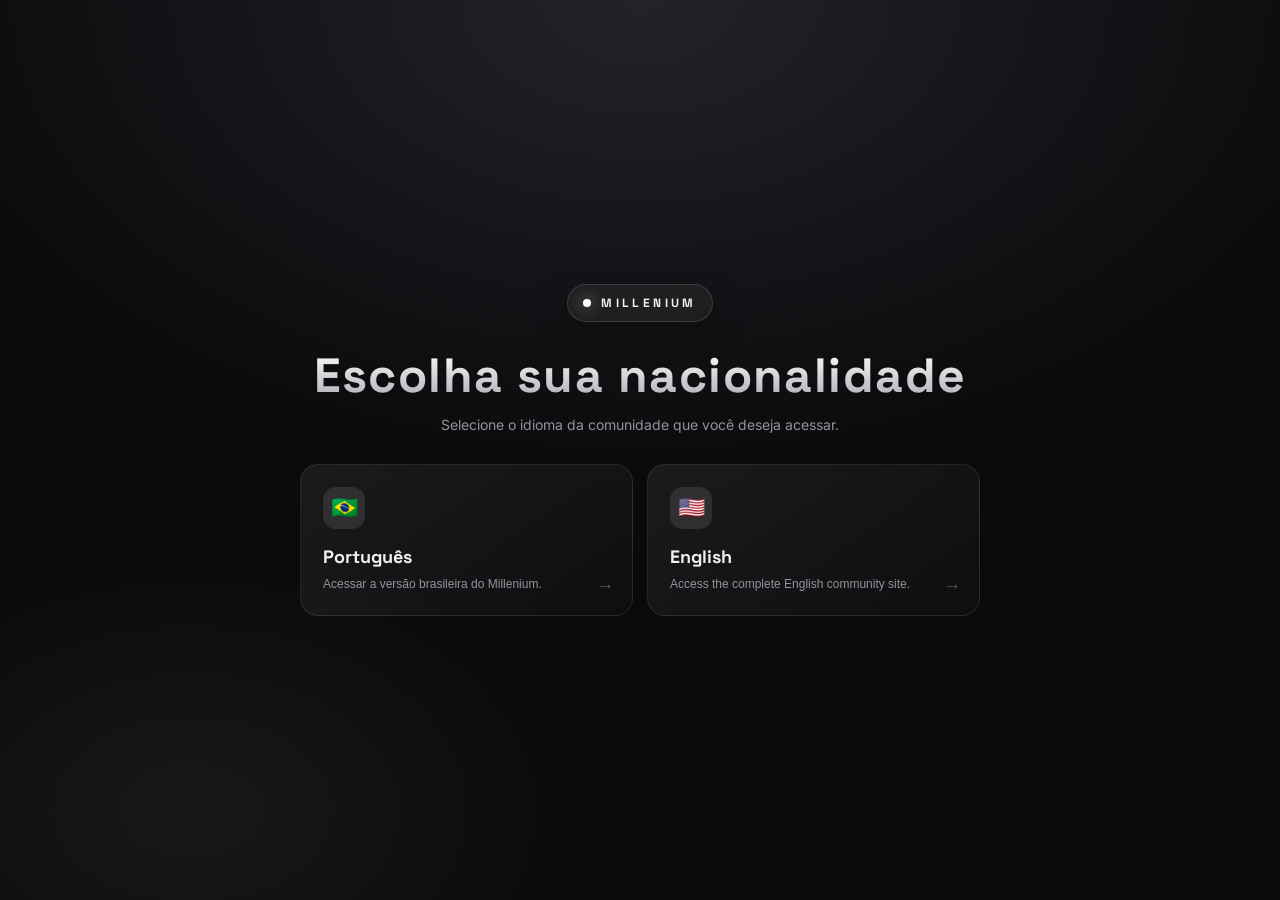
==== commit 77594d89: "Corrigir fluxo de nacionalidade e tema do card de verificação" ====
--- a/index.html
+++ b/index.html
@@ -103,6 +103,15 @@
     visibility:hidden;
     pointer-events:none;
   }
+
+
+  .brand{gap:9px;letter-spacing:.24em;font-size:14px;text-transform:uppercase;}
+  .brand .dot{width:8px;height:8px;background:#fff;box-shadow:0 0 0 4px rgba(255,255,255,.08),0 0 18px rgba(255,255,255,.55);}
+  .brand-word{font-weight:800;letter-spacing:.28em;background:linear-gradient(180deg,#fff,#aaaab1);-webkit-background-clip:text;background-clip:text;color:transparent;}
+  .millenium-hero{position:relative;display:inline-flex;align-items:center;justify-content:center;margin-bottom:14px;padding:12px 22px;border:1px solid rgba(255,255,255,.16);border-radius:18px;background:linear-gradient(145deg,rgba(255,255,255,.08),rgba(255,255,255,.018));box-shadow:0 16px 35px rgba(0,0,0,.22);}
+  .millenium-hero:after{content:"";position:absolute;inset:-1px;border-radius:18px;padding:1px;background:linear-gradient(120deg,rgba(255,255,255,.52),transparent 42%,rgba(255,255,255,.08));-webkit-mask:linear-gradient(#000 0 0) content-box,linear-gradient(#000 0 0);-webkit-mask-composite:xor;mask-composite:exclude;pointer-events:none;}
+  .millenium-hero-text{font-family:'Space Grotesk',sans-serif;font-size:clamp(28px,6vw,52px);font-weight:800;letter-spacing:.22em;line-height:1;background:linear-gradient(180deg,#fff 10%,#a7a7ae 100%);-webkit-background-clip:text;background-clip:text;color:transparent;text-shadow:0 8px 24px rgba(255,255,255,.12);}
+  .millenium-hero-sub{font-size:clamp(12px,2vw,15px);font-weight:700;letter-spacing:.38em;text-transform:uppercase;color:var(--text-faint);margin:0 auto 40px;}
 
   .brand{
     font-family:'Space Grotesk', sans-serif;
@@ -1642,9 +1651,9 @@
     line-height: 1.4;
   }
   .copy-mini-btn {
-    background: rgba(224, 16, 42, 0.1);
-    border: 1px solid rgba(224, 16, 42, 0.3);
-    color: var(--red-glow);
+    background: rgba(255,255,255,0.07);
+    border: 1px solid rgba(255,255,255,0.22);
+    color: var(--text);
     border-radius: 8px;
     padding: 6px 12px;
     font-size: 12px;
@@ -1654,9 +1663,9 @@
     white-space: nowrap;
   }
   .copy-mini-btn:hover {
-    background: var(--red);
-    color: #fff;
-    border-color: var(--red);
+    background: #e7e7eb;
+    color: #17171b;
+    border-color: #ffffff;
   }
   .copy-mini-btn.copied {
     background: #3ecf6a;
@@ -1999,16 +2008,17 @@
   <style>
         /* ── Tela de Login (Login Wall) ── */
         #login-wall {
+            display: none;
             position: fixed;
             inset: 0;
             z-index: 9999;
             overflow: hidden;
-            display: flex;
             align-items: center;
             justify-content: center;
+            display: none;
             background:
-                radial-gradient(700px 500px at 50% 62%, rgba(224, 16, 42, 0.22) 0%, transparent 68%),
-                radial-gradient(900px 600px at 15% 100%, rgba(122, 13, 28, 0.18) 0%, transparent 60%),
+                radial-gradient(700px 500px at 50% 62%, rgba(255, 255, 255, 0.08) 0%, transparent 68%),
+                radial-gradient(900px 600px at 15% 100%, rgba(255, 255, 255, 0.045) 0%, transparent 60%),
                 #050506;
         }
 
@@ -2096,7 +2106,7 @@
         #lw-check {
             width: 15px;
             height: 15px;
-            background: linear-gradient(145deg, #ffffff, #a30f22);
+            background: linear-gradient(145deg, #ffffff, #8e8e96);
             border-radius: 4.5px;
             display: flex;
             align-items: center;
@@ -2161,7 +2171,7 @@
             justify-content: center;
             gap: 10px;
             padding: 14px 18px;
-            background: linear-gradient(180deg, rgba(220,220,224,0.18), rgba(220,220,224,0.08));
+            background: linear-gradient(180deg, rgba(255,255,255,0.16), rgba(255,255,255,0.06));
             border: 1.5px solid rgba(255,255,255, 0.55);
             border-radius: 12px;
             color: #fff;
@@ -2171,7 +2181,7 @@
             font-size: 14px;
             letter-spacing: 0.03em;
             overflow: hidden;
-            box-shadow: 0 8px 22px -10px rgba(220,220,224,0.55);
+            box-shadow: 0 8px 22px -10px rgba(255,255,255,0.35);
             transition: background .18s, border-color .18s, box-shadow .18s, transform .13s;
             cursor: pointer;
             animation: float-btn 2.6s ease-in-out infinite;
@@ -2187,9 +2197,9 @@
         }
 
         #lw-btn:hover {
-            background: linear-gradient(180deg, rgba(220,220,224,0.3), rgba(220,220,224,0.14));
+            background: linear-gradient(180deg, rgba(255,255,255,0.24), rgba(255,255,255,0.1));
             border-color: rgba(255,255,255, 0.9);
-            box-shadow: 0 10px 30px -8px rgba(220,220,224,0.75);
+            box-shadow: 0 10px 30px -8px rgba(255,255,255,0.5);
             animation-play-state: paused;
         }
 
@@ -2212,6 +2222,21 @@
             font-family: 'Inter', sans-serif;
             line-height: 1.5;
         }
+
+  #language-choice{display:none;min-height:100vh;align-items:center;justify-content:center;padding:32px 20px;background:radial-gradient(100% 90% at 50% 0%,#222228 0%,#0a0a0c 60%);color:var(--text);}
+  #language-choice.show{display:flex;}
+  .language-shell{width:min(680px,100%);text-align:center;}
+  .language-mark{display:inline-flex;align-items:center;gap:10px;padding:10px 15px;border:1px solid rgba(255,255,255,.14);border-radius:999px;background:rgba(255,255,255,.05);font:800 12px 'Space Grotesk',sans-serif;letter-spacing:.28em;text-transform:uppercase;box-shadow:0 12px 35px rgba(0,0,0,.25);}
+  .language-mark i{width:8px;height:8px;border-radius:50%;background:#fff;box-shadow:0 0 15px rgba(255,255,255,.65);}
+  .language-title{margin-top:28px;font:800 clamp(28px,7vw,48px)/1.08 'Space Grotesk',sans-serif;letter-spacing:.03em;background:linear-gradient(180deg,#fff,#aaaab1);-webkit-background-clip:text;background-clip:text;color:transparent;}
+  .language-subtitle{margin:12px auto 28px;max-width:430px;color:var(--text-muted);font-size:14px;line-height:1.6;}
+  .language-options{display:grid;grid-template-columns:repeat(2,1fr);gap:14px;text-align:left;}
+  .language-card{position:relative;overflow:hidden;padding:22px;border:1px solid var(--surface-border);border-radius:18px;background:linear-gradient(145deg,rgba(255,255,255,.07),rgba(255,255,255,.018));color:var(--text);cursor:pointer;text-align:left;transition:transform .2s,border-color .2s,background .2s;}
+  .language-card:hover{transform:translateY(-3px);border-color:rgba(255,255,255,.5);background:linear-gradient(145deg,rgba(255,255,255,.12),rgba(255,255,255,.03));}
+  .language-card-icon{width:42px;height:42px;display:flex;align-items:center;justify-content:center;border-radius:13px;background:rgba(255,255,255,.1);font-size:22px;}
+  .language-card-title{margin-top:16px;font:800 18px 'Space Grotesk',sans-serif;}.language-card-desc{margin-top:7px;color:var(--text-muted);font-size:12px;line-height:1.5;}.language-card-arrow{position:absolute;right:18px;bottom:18px;color:var(--text-faint);font-size:18px;}
+  @media(max-width:520px){.language-options{grid-template-columns:1fr;}.language-card{padding:19px;}.language-title{margin-top:24px;}}
+
   </style>
 
   <div id="login-wall">
@@ -2271,7 +2296,7 @@
   <div class="topbar" id="site-topbar" style="display:none;">
     <div class="brand" onclick="goHome()">
       <span class="dot"></span>
-      Millenium
+      <span class="brand-word">Millenium</span>
     </div>
     <div class="topbar-right">
       <button class="menu-btn" id="menuBtn" aria-label="Abrir menu" aria-expanded="false">
@@ -2286,6 +2311,7 @@
           <svg width="18" height="18" viewBox="0 0 24 24" fill="none" stroke="currentColor" stroke-width="2" stroke-linecap="round" stroke-linejoin="round"><path d="M20 21v-2a4 4 0 00-4-4H8a4 4 0 00-4 4v2"/><circle cx="12" cy="7" r="4"/></svg>
         </button>
         <div class="account-dropdown" id="accountDropdown">
+          <button class="dropdown-item" id="languageSwitchBtn" type="button"><svg width="16" height="16" viewBox="0 0 24 24" fill="none" stroke="currentColor" stroke-width="2" stroke-linecap="round" stroke-linejoin="round"><circle cx="12" cy="12" r="9"></circle><path d="M3 12h18M12 3a15 15 0 0  1 0 18M12 3a15 15 0 0 0 0 18"></path></svg><span>English version</span></button>
           <button class="dropdown-item" id="logoutBtn">
             <svg width="16" height="16" viewBox="0 0 24 24" fill="none" stroke="currentColor" stroke-width="2" stroke-linecap="round" stroke-linejoin="round"><path d="M9 21H5a2 2 0 01-2-2V5a2 2 0 012-2h4"/><path d="M16 17l5-5-5-5"/><path d="M21 12H9"/></svg>
             <span>Sair</span>
@@ -2341,12 +2367,25 @@
     </nav>
   </div>
 
+
+  <section id="language-choice" aria-label="Escolha de idioma" style="display:flex;">
+    <div class="language-shell">
+      <div class="language-mark"><i></i> Millenium</div>
+      <h1 class="language-title">Escolha sua nacionalidade</h1>
+      <p class="language-subtitle">Selecione o idioma da comunidade que você deseja acessar.</p>
+      <div class="language-options">
+        <button class="language-card" id="languagePortuguese"><div class="language-card-icon">🇧🇷</div><div class="language-card-title">Português</div><div class="language-card-desc">Acessar a versão brasileira do Millenium.</div><span class="language-card-arrow">→</span></button>
+        <button class="language-card" id="languageEnglish"><div class="language-card-icon">🇺🇸</div><div class="language-card-title">English</div><div class="language-card-desc">Access the complete English community site.</div><span class="language-card-arrow">→</span></button>
+      </div>
+    </div>
+  </section>
+
   <main id="site-main" style="display:none;">
     <div id="announcementBanner" class="admin-announcement" role="status"></div><div id="announcementDrawer" class="admin-announcement-drawer" role="dialog" aria-label="Todos os anúncios"></div>
     <section class="view active" id="view-dashboard">
       <div class="view-inner">
-        <h1 class="hero-title" style="font-size: clamp(32px, 6vw, 52px); margin-bottom: 14px;">NE<span class="accent">XUS</span></h1>
-        <p style="font-size: clamp(36px, 10vw, 80px); font-weight: 900; letter-spacing: -0.02em; color: var(--text); margin: 0 auto 40px; line-height: 1.1;">A MELHOR</p>
+        <h1 class="millenium-hero"><span class="millenium-hero-text">MILLENIUM</span></h1>
+        <p class="millenium-hero-sub">A MELHOR</p>
 
         <!-- Anúncio Dashboard -->
         <div class="ann-wrap">
@@ -2591,6 +2630,14 @@
               <span class="tab-label">Métodos</span>
             </button>
           </div>
+          <div class="tab-float">
+            <button class="tab-card" data-tab="complemento">
+              <span class="tab-icon">
+                <svg width="18" height="18" viewBox="0 0 24 24" fill="none" stroke="currentColor" stroke-width="2"><path d="M12 3v18M3 12h18"/></svg>
+              </span>
+              <span class="tab-label">Complemento</span>
+            </button>
+          </div>
         <div class="tab-panels">
 
           <div class="tab-panel active" data-panel="v1">
@@ -3716,6 +3763,17 @@
                 </div>
 
 
+          </div>
+          <div class="tab-panel" data-panel="complemento">
+            <div class="tutorial-card" style="max-width:720px;margin:18px auto 0;text-align:left;">
+              <div class="tutorial-card-body" style="padding:28px 26px;">
+                <div class="tutorial-tags" style="margin-bottom:14px;">
+                  <span class="site-list-tag">COMPLEMENTO</span>
+                </div>
+                <div class="tutorial-title">Criar Site</div>
+                <div class="tutorial-desc" style="margin-top:10px;">Criar Site</div>
+              </div>
+            </div>
           </div>
         </div>
       </section>
@@ -4705,11 +4763,20 @@
       var logoutBtn = document.getElementById('logoutBtn');
       var topbar    = document.getElementById('site-topbar');
       var siteMain  = document.getElementById('site-main');
-
+      var languageChoice = document.getElementById('language-choice');
+
+      var currentLanguage = 'pt';
       var errorMsgs = {
-        no_access:    'Você não tem o cargo necessário neste servidor Discord.',
-        auth_failed:  'Falha na autenticação. Tente novamente.',
-        missing_code: 'Código de autorização ausente. Tente novamente.',
+        pt: {
+          no_access:    'Você não tem o cargo necessário neste servidor Discord.',
+          auth_failed:  'Falha na autenticação. Tente novamente.',
+          missing_code: 'Código de autorização ausente. Tente novamente.',
+        },
+        en: {
+          no_access:    'You do not have the required role in this Discord server.',
+          auth_failed:  'Authentication failed. Please try again.',
+          missing_code: 'Authorization code is missing. Please try again.',
+        },
       };
 
       function showError(msg) {
@@ -4717,10 +4784,8 @@
         errBox.style.cssText = 'display:block;padding:12px 16px;border-radius:10px;font-size:14px;font-weight:600;margin:8px 0 4px;background:rgba(220,220,224,0.18);border:1.5px solid rgba(220,220,224,0.7);color:#ffffff;';
       }
 
-      // Erro na URL (?error=...)
+      // Erro na URL (?error=...) — exibido depois que o usuário escolher o idioma.
       var urlError = new URLSearchParams(window.location.search).get('error');
-      if (urlError && errorMsgs[urlError]) showError(errorMsgs[urlError]);
-      else if (urlError) showError('Erro: ' + urlError);
       if (urlError) history.replaceState(null, '', window.location.pathname);
 
       // JWT no hash (#jwt=...) vindo do callback
@@ -4741,8 +4806,9 @@
         if(earlyStyle) earlyStyle.remove();
 
         wall.style.display = 'none';
-        topbar.style.display = 'flex';
-        siteMain.style.display = 'block';
+        topbar.style.display = 'none';
+        siteMain.style.display = 'none';
+        if (languageChoice) { languageChoice.classList.remove('show'); languageChoice.style.display = 'none'; }
         errBox.style.display = 'none';
 
         currentUser = user || {};
@@ -4768,14 +4834,49 @@
         }
       }
 
+      function showVerification(language) {
+        currentLanguage = language === 'en' ? 'en' : 'pt';
+        var english = currentLanguage === 'en';
+        var nick = document.getElementById('lw-nick');
+        var desc = document.getElementById('lw-desc');
+        var loginBtn = document.getElementById('lw-btn');
+        var foot = document.getElementById('lw-foot');
+        if (nick) nick.textContent = english ? 'Millenium' : 'Millenium';
+        if (desc) desc.textContent = english
+          ? 'Only verified members can access our site, so return to our server and complete your verification!'
+          : 'Somente membros verificados podem acessar ao nosso site, então volte ao nosso servidor e faça a sua verificação!';
+        if (loginBtn) loginBtn.innerHTML = english
+          ? '<svg width="18" height="14" viewBox="0 0 71 55" fill="none"><path d="M60.1 4.9A58.5 58.5 0 0 0 45.5.4a40 40 0 0 0-1.8 3.7 54.1 54.1 0 0 0-16.4 0A40 40 0 0 0 25.5.4 58.4 58.4 0 0 0 10.8 4.9C1.6 18.7-.9 32.2.3 45.5a58.9 58.9 0 0 0 18 9.1 44 44 0 0 0 3.8-6.2 38.3 38.3 0 0 1-6-2.9l1.5-1.1a42.1 42.1 0 0 0 36 0l1.5 1.1a38.4 38.4 0 0 1-6 2.9 43.8 43.8 0 0 0 3.8 6.2 58.7 58.7 0 0 0 18-9A58.6 58.6 0 0 0 60.1 4.9ZM23.7 37.3c-3.6 0-6.5-3.3-6.5-7.3s2.9-7.3 6.5-7.3 6.6 3.3 6.5 7.3c0 4-2.9 7.3-6.5 7.3Zm23.6 0c-3.6 0-6.5-3.3-6.5-7.3s2.9-7.3 6.5-7.3 6.6 3.3 6.5 7.3c0 4-2.9 7.3-6.5 7.3Z" fill="currentColor"/></svg> Sign in with Discord'
+          : '<svg width="18" height="14" viewBox="0 0 71 55" fill="none"><path d="M60.1 4.9A58.5 58.5 0 0 0 45.5.4a40 40 0 0 0-1.8 3.7 54.1 54.1 0 0 0-16.4 0A40 40 0 0 0 25.5.4 58.4 58.4 0 0 0 10.8 4.9C1.6 18.7-.9 32.2.3 45.5a58.9 58.9 0 0 0 18 9.1 44 44 0 0 0 3.8-6.2 38.3 38.3 0 0 1-6-2.9l1.5-1.1a42.1 42.1 0 0 0 36 0l1.5 1.1a38.4 38.4 0 0 1-6 2.9 43.8 43.8 0 0 0 3.8 6.2 58.7 58.7 0 0 0 18-9A58.6 58.6 0 0 0 60.1 4.9ZM23.7 37.3c-3.6 0-6.5-3.3-6.5-7.3s2.9-7.3 6.5-7.3 6.6 3.3 6.5 7.3c0 4-2.9 7.3-6.5 7.3Zm23.6 0c-3.6 0-6.5-3.3-6.5-7.3s2.9-7.3 6.5-7.3 6.6 3.3 6.5 7.3c0 4-2.9 7.3-6.5 7.3Z" fill="currentColor"/></svg> Entrar com Discord';
+        if (foot) foot.lastChild.textContent = english
+          ? ' You need the server role to access the site.'
+          : ' Você precisa ter o cargo no servidor para acessar.';
+        if (languageChoice) { languageChoice.classList.remove('show'); languageChoice.style.display = 'none'; }
+        wall.classList.remove('hidden');
+        wall.style.display = 'flex';
+        topbar.style.display = 'none';
+        siteMain.style.display = 'none';
+        errBox.style.display = 'none';
+        if (urlError) {
+          var localizedError = (errorMsgs[currentLanguage] || errorMsgs.pt)[urlError] || (english ? 'Error: ' + urlError : 'Erro: ' + urlError);
+          showError(localizedError);
+        }
+        try { localStorage.setItem('millenium_language', currentLanguage); } catch(e) {}
+      }
+      var ptChoice=document.getElementById('languagePortuguese');
+      var enChoice=document.getElementById('languageEnglish');
+      if(ptChoice) ptChoice.addEventListener('click', function(){ showVerification('pt'); });
+      if(enChoice) enChoice.addEventListener('click', function(){ showVerification('en'); });
+
       function checkAuth() {
         var tkn = getToken();
 
         // Se não houver token, garantimos que a wall esteja visível
         if (!tkn) {
-          wall.style.display = 'flex';
+          wall.style.display = 'none';
           topbar.style.display = 'none';
           siteMain.style.display = 'none';
+          if (languageChoice) { languageChoice.classList.add('show'); languageChoice.style.display = 'flex'; }
           return;
         }
 
@@ -4795,9 +4896,10 @@
             // Se falhar a autenticação, removemos o estilo temporário e mostramos a wall
             const earlyStyle = document.getElementById('early-auth-style');
             if(earlyStyle) earlyStyle.remove();
-            wall.style.display = 'flex';
+            wall.style.display = 'none';
             topbar.style.display = 'none';
             siteMain.style.display = 'none';
+            if (languageChoice) { languageChoice.classList.add('show'); languageChoice.style.display = 'flex'; }
           });
       }
 
